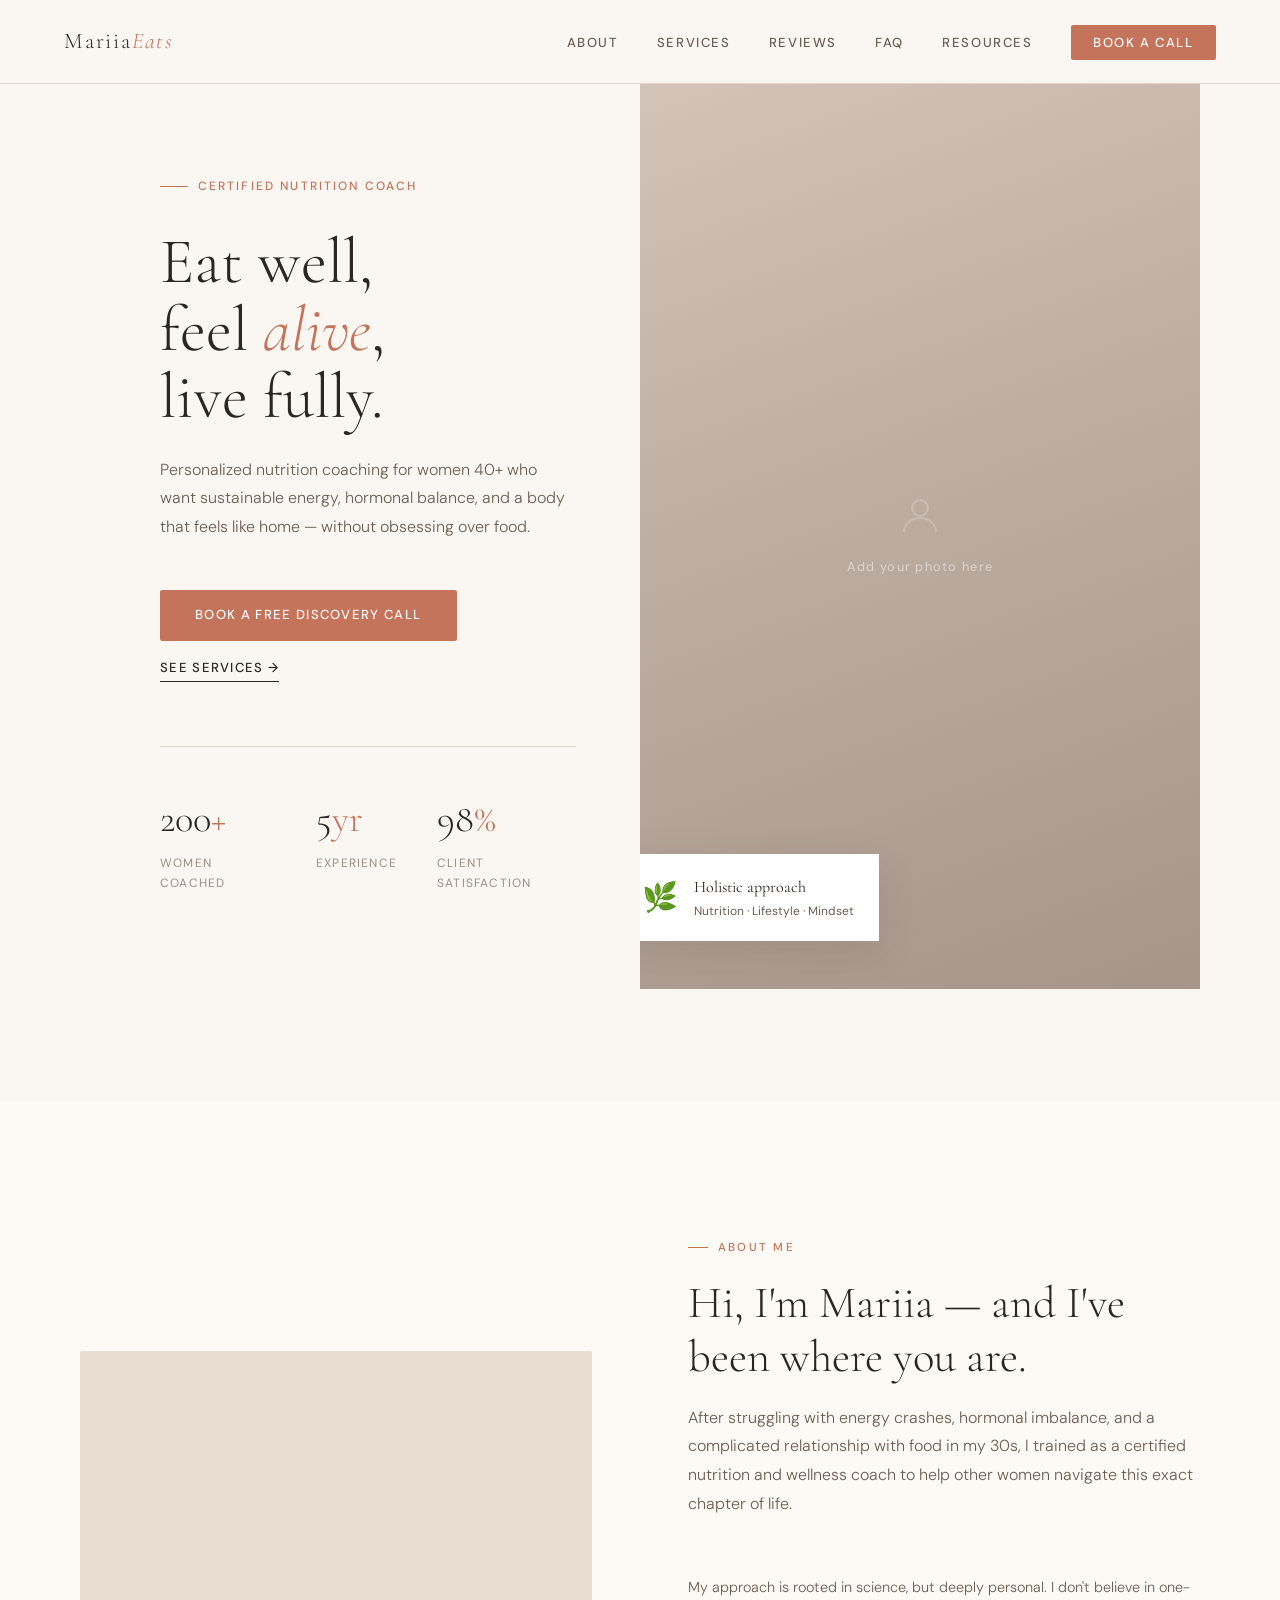
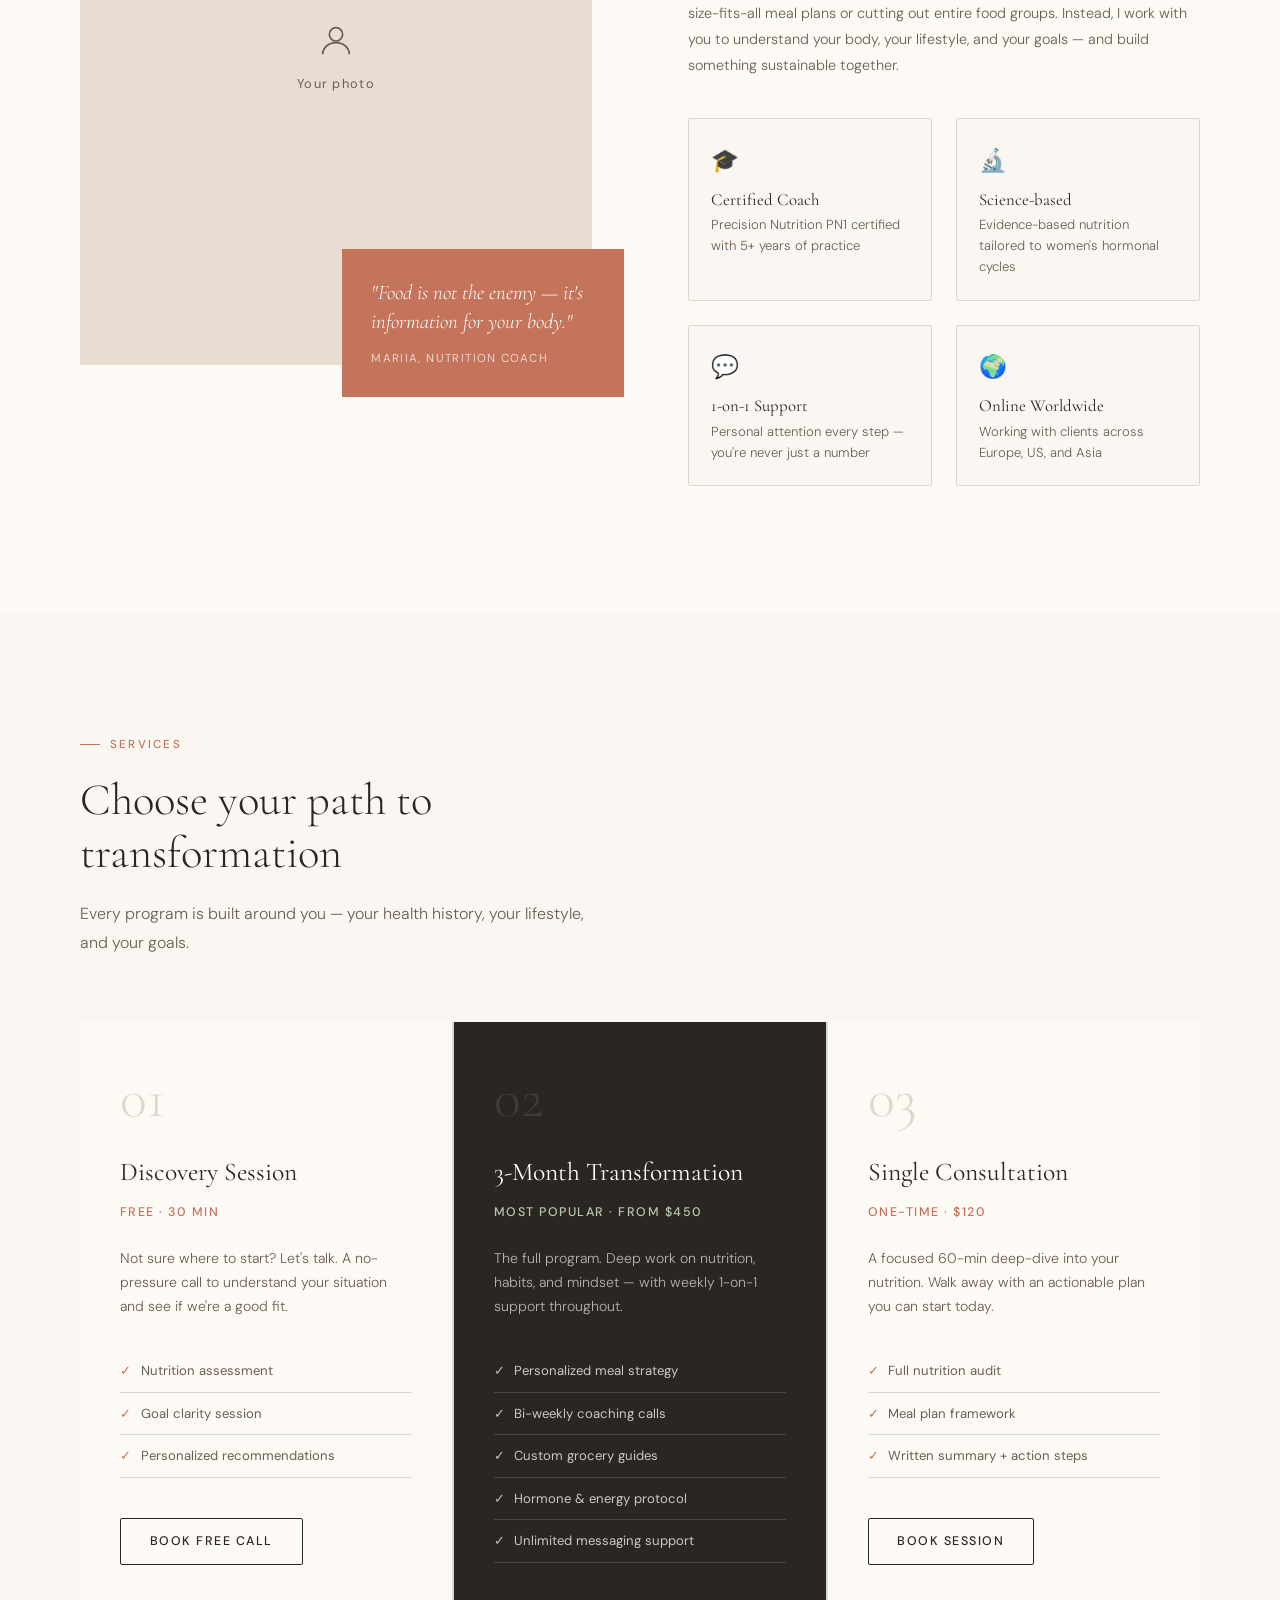
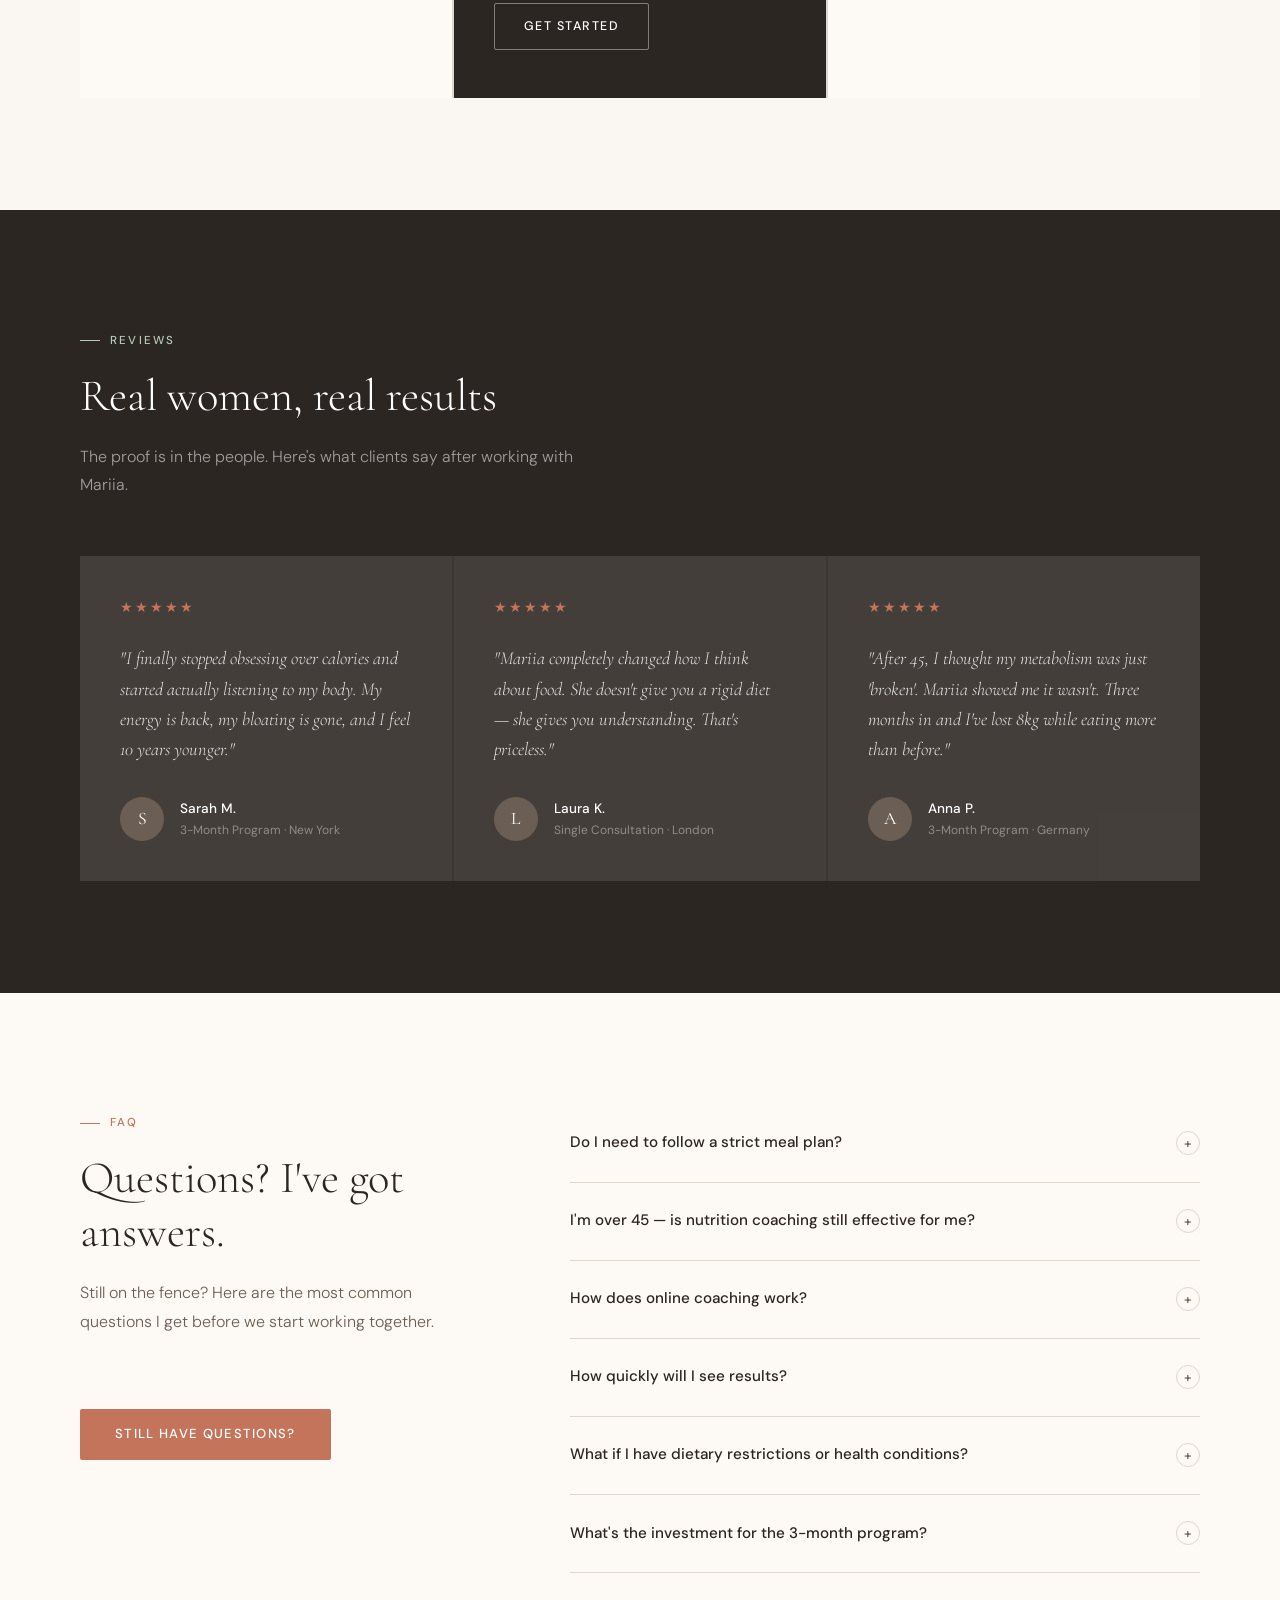
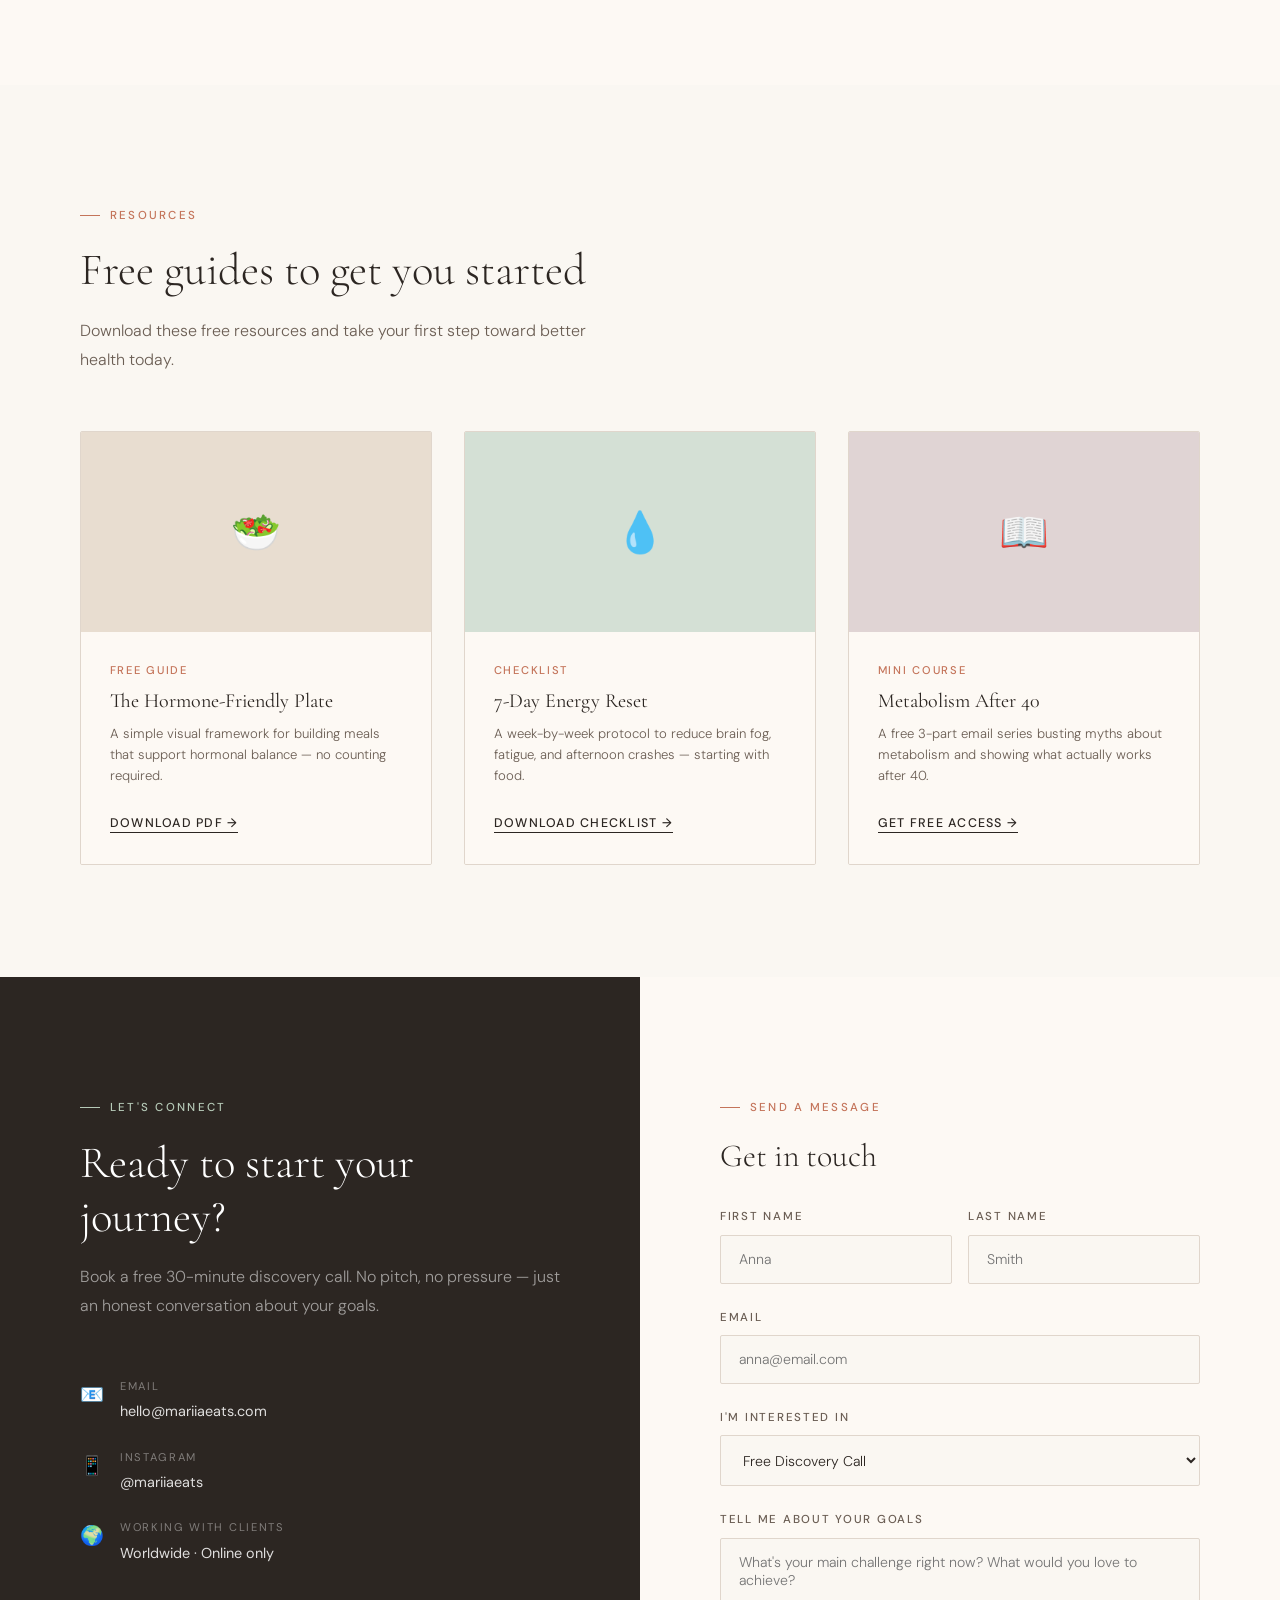
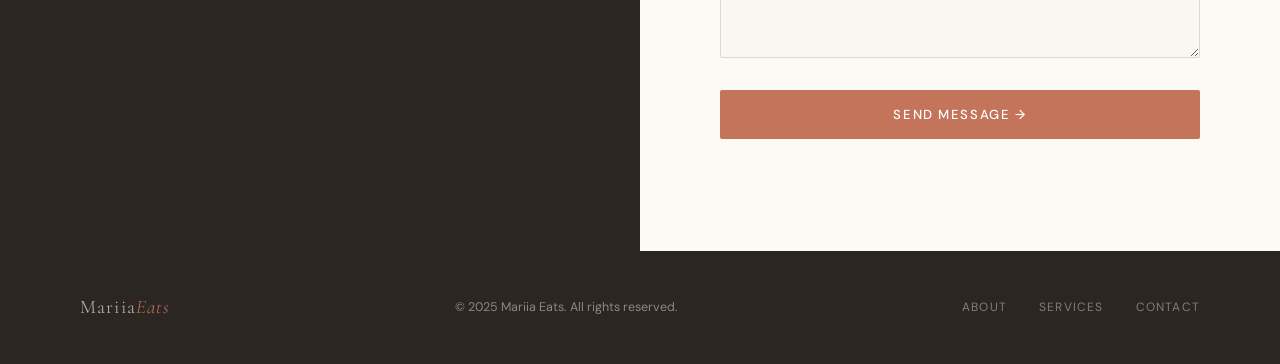
==== index.html @ 5b3f43b3 "Add files via upload" ====
<!DOCTYPE html>
<html lang="en">
<head>
<meta charset="UTF-8">
<meta name="viewport" content="width=device-width, initial-scale=1.0">
<title>Mariia Eats — Nutrition Coach</title>
<link rel="preconnect" href="https://fonts.googleapis.com">
<link href="https://fonts.googleapis.com/css2?family=Cormorant+Garamond:ital,wght@0,300;0,400;0,600;1,300;1,400&family=DM+Sans:wght@300;400;500&display=swap" rel="stylesheet">
<style>
  :root {
    --cream: #FAF7F2;
    --warm-white: #FDF9F4;
    --sand: #E8DDD0;
    --terracotta: #C4745A;
    --terracotta-dark: #A85D44;
    --sage: #8A9E8C;
    --sage-light: #B5C9B7;
    --charcoal: #2C2622;
    --mid: #6B5E54;
    --light-text: #9A8E86;
    --border: #E0D6CC;
  }

  *, *::before, *::after { box-sizing: border-box; margin: 0; padding: 0; }

  html { scroll-behavior: smooth; }

  body {
    font-family: 'DM Sans', sans-serif;
    background: var(--cream);
    color: var(--charcoal);
    font-size: 16px;
    line-height: 1.7;
    overflow-x: hidden;
  }

  h1, h2, h3, h4 {
    font-family: 'Cormorant Garamond', serif;
    font-weight: 400;
    line-height: 1.2;
  }

  /* ── NAV ── */
  nav {
    position: fixed;
    top: 0; left: 0; right: 0;
    z-index: 100;
    display: flex;
    align-items: center;
    justify-content: space-between;
    padding: 1.4rem 4rem;
    background: rgba(250,247,242,0.92);
    backdrop-filter: blur(12px);
    border-bottom: 1px solid var(--border);
    transition: padding 0.3s;
  }

  .nav-logo {
    font-family: 'Cormorant Garamond', serif;
    font-size: 1.4rem;
    font-weight: 300;
    letter-spacing: 0.08em;
    color: var(--charcoal);
    text-decoration: none;
  }
  .nav-logo span { color: var(--terracotta); font-style: italic; }

  .nav-links {
    display: flex;
    gap: 2.4rem;
    list-style: none;
  }
  .nav-links a {
    text-decoration: none;
    color: var(--mid);
    font-size: 0.82rem;
    letter-spacing: 0.12em;
    text-transform: uppercase;
    font-weight: 500;
    transition: color 0.2s;
  }
  .nav-links a:hover { color: var(--terracotta); }

  .nav-cta {
    background: var(--terracotta);
    color: #fff !important;
    padding: 0.55rem 1.4rem;
    border-radius: 2px;
    transition: background 0.2s !important;
  }
  .nav-cta:hover { background: var(--terracotta-dark) !important; color: #fff !important; }

  .hamburger { display: none; cursor: pointer; flex-direction: column; gap: 5px; }
  .hamburger span { display: block; width: 24px; height: 1.5px; background: var(--charcoal); transition: 0.3s; }

  /* ── HERO ── */
  #home {
    min-height: 100vh;
    display: grid;
    grid-template-columns: 1fr 1fr;
    padding-top: 80px;
  }

  .hero-text {
    display: flex;
    flex-direction: column;
    justify-content: center;
    padding: 6rem 4rem 6rem 5rem;
    position: relative;
  }

  .hero-tag {
    display: inline-flex;
    align-items: center;
    gap: 0.6rem;
    font-size: 0.75rem;
    letter-spacing: 0.18em;
    text-transform: uppercase;
    color: var(--terracotta);
    font-weight: 500;
    margin-bottom: 2rem;
  }
  .hero-tag::before {
    content: '';
    display: block;
    width: 28px;
    height: 1px;
    background: var(--terracotta);
  }

  .hero-title {
    font-size: clamp(3rem, 5vw, 5.5rem);
    font-weight: 300;
    color: var(--charcoal);
    margin-bottom: 1.6rem;
    line-height: 1.05;
  }
  .hero-title em { color: var(--terracotta); font-style: italic; }

  .hero-subtitle {
    font-size: 1rem;
    color: var(--mid);
    max-width: 420px;
    margin-bottom: 3rem;
    line-height: 1.8;
    font-weight: 300;
  }

  .hero-actions { display: flex; gap: 1rem; align-items: center; flex-wrap: wrap; }

  .btn-primary {
    background: var(--terracotta);
    color: #fff;
    padding: 0.9rem 2.2rem;
    border-radius: 2px;
    text-decoration: none;
    font-size: 0.82rem;
    letter-spacing: 0.1em;
    text-transform: uppercase;
    font-weight: 500;
    transition: background 0.2s, transform 0.15s;
  }
  .btn-primary:hover { background: var(--terracotta-dark); transform: translateY(-1px); }

  .btn-ghost {
    color: var(--charcoal);
    text-decoration: none;
    font-size: 0.82rem;
    letter-spacing: 0.1em;
    text-transform: uppercase;
    font-weight: 500;
    display: flex;
    align-items: center;
    gap: 0.5rem;
    border-bottom: 1px solid var(--charcoal);
    padding-bottom: 2px;
    transition: color 0.2s, border-color 0.2s;
  }
  .btn-ghost:hover { color: var(--terracotta); border-color: var(--terracotta); }

  .hero-stats {
    display: flex;
    gap: 2.5rem;
    margin-top: 4rem;
    padding-top: 2.5rem;
    border-top: 1px solid var(--border);
  }
  .stat-num {
    font-family: 'Cormorant Garamond', serif;
    font-size: 2.4rem;
    color: var(--charcoal);
    font-weight: 300;
  }
  .stat-num span { color: var(--terracotta); }
  .stat-label { font-size: 0.75rem; color: var(--light-text); letter-spacing: 0.1em; text-transform: uppercase; }

  .hero-image {
    position: relative;
    overflow: hidden;
    background: var(--sand);
  }
  .hero-image-inner {
    width: 100%;
    height: 100%;
    background: linear-gradient(160deg, #D4C4B8 0%, #C0AFA3 40%, #A89589 100%);
    position: relative;
    display: flex;
    align-items: flex-end;
    justify-content: center;
  }
  .hero-image-inner img {
    width: 100%;
    height: 100%;
    object-fit: cover;
    object-position: top center;
  }
  .hero-img-placeholder {
    display: flex;
    flex-direction: column;
    align-items: center;
    justify-content: center;
    height: 100%;
    gap: 1rem;
    color: rgba(255,255,255,0.5);
    font-size: 0.8rem;
    letter-spacing: 0.1em;
  }
  .hero-img-placeholder svg { opacity: 0.4; }
  .hero-badge {
    position: absolute;
    bottom: 3rem;
    left: -1.5rem;
    background: #fff;
    padding: 1.2rem 1.6rem;
    box-shadow: 0 12px 40px rgba(44,38,34,0.12);
    display: flex;
    align-items: center;
    gap: 1rem;
    min-width: 220px;
  }
  .badge-icon { font-size: 1.8rem; }
  .badge-text { font-size: 0.75rem; color: var(--mid); }
  .badge-text strong { display: block; font-family: 'Cormorant Garamond', serif; font-size: 1rem; color: var(--charcoal); font-weight: 400; }

  /* ── SECTIONS COMMON ── */
  section { padding: 7rem 5rem; }
  .section-tag {
    display: inline-flex;
    align-items: center;
    gap: 0.6rem;
    font-size: 0.72rem;
    letter-spacing: 0.2em;
    text-transform: uppercase;
    color: var(--terracotta);
    font-weight: 500;
    margin-bottom: 1.2rem;
  }
  .section-tag::before { content: ''; display: block; width: 20px; height: 1px; background: var(--terracotta); }
  .section-title {
    font-size: clamp(2rem, 3.5vw, 3.2rem);
    margin-bottom: 1.2rem;
    font-weight: 300;
  }
  .section-lead {
    font-size: 1rem;
    color: var(--mid);
    max-width: 520px;
    font-weight: 300;
    line-height: 1.8;
    margin-bottom: 3.5rem;
  }

  /* ── ABOUT ── */
  #about {
    background: var(--warm-white);
    display: grid;
    grid-template-columns: 1fr 1fr;
    gap: 6rem;
    align-items: center;
    padding: 8rem 5rem;
  }

  .about-image-wrap {
    position: relative;
  }
  .about-img-box {
    width: 100%;
    padding-bottom: 120%;
    background: var(--sand);
    border-radius: 2px;
    position: relative;
    overflow: hidden;
  }
  .about-img-box img { position: absolute; inset: 0; width: 100%; height: 100%; object-fit: cover; }
  .about-img-placeholder {
    position: absolute;
    inset: 0;
    display: flex;
    align-items: center;
    justify-content: center;
    flex-direction: column;
    gap: 0.8rem;
    color: var(--mid);
    font-size: 0.8rem;
    letter-spacing: 0.1em;
  }
  .about-accent-box {
    position: absolute;
    bottom: -2rem;
    right: -2rem;
    width: 55%;
    padding: 1.8rem;
    background: var(--terracotta);
    color: #fff;
  }
  .about-accent-box p { font-family: 'Cormorant Garamond', serif; font-size: 1.3rem; font-style: italic; line-height: 1.4; font-weight: 300; }
  .about-accent-box small { font-size: 0.72rem; letter-spacing: 0.12em; text-transform: uppercase; opacity: 0.7; margin-top: 0.8rem; display: block; }

  .about-values {
    display: grid;
    grid-template-columns: 1fr 1fr;
    gap: 1.5rem;
    margin-top: 2.5rem;
  }
  .value-item {
    padding: 1.4rem;
    border: 1px solid var(--border);
    border-radius: 2px;
    background: var(--cream);
  }
  .value-item .vi-icon { font-size: 1.4rem; margin-bottom: 0.6rem; }
  .value-item h4 { font-family: 'Cormorant Garamond', serif; font-size: 1.05rem; margin-bottom: 0.3rem; }
  .value-item p { font-size: 0.82rem; color: var(--mid); font-weight: 300; line-height: 1.6; }

  /* ── SERVICES ── */
  #services { background: var(--cream); }
  .services-header { max-width: 600px; margin-bottom: 4rem; }
  .services-grid {
    display: grid;
    grid-template-columns: repeat(3, 1fr);
    gap: 1.5px;
    background: var(--border);
  }
  .service-card {
    background: var(--warm-white);
    padding: 3rem 2.5rem;
    position: relative;
    transition: transform 0.25s;
  }
  .service-card:hover { transform: translateY(-4px); z-index: 1; box-shadow: 0 20px 50px rgba(44,38,34,0.08); }
  .service-card.featured { background: var(--charcoal); color: #fff; }
  .service-card.featured .service-price { color: var(--sage-light); }
  .service-card.featured .service-desc { color: rgba(255,255,255,0.65); }
  .service-card.featured .service-feature { border-color: rgba(255,255,255,0.15); color: rgba(255,255,255,0.75); }
  .service-card.featured .service-feature::before { color: var(--sage-light); }
  .service-num {
    font-family: 'Cormorant Garamond', serif;
    font-size: 3.5rem;
    color: var(--border);
    font-weight: 300;
    line-height: 1;
    margin-bottom: 1.5rem;
  }
  .service-card.featured .service-num { color: rgba(255,255,255,0.1); }
  .service-name {
    font-family: 'Cormorant Garamond', serif;
    font-size: 1.6rem;
    margin-bottom: 0.5rem;
    font-weight: 400;
  }
  .service-price {
    font-size: 0.78rem;
    color: var(--terracotta);
    letter-spacing: 0.12em;
    text-transform: uppercase;
    font-weight: 500;
    margin-bottom: 1.5rem;
  }
  .service-desc { font-size: 0.88rem; color: var(--mid); font-weight: 300; line-height: 1.7; margin-bottom: 2rem; }
  .service-features { list-style: none; margin-bottom: 2.5rem; }
  .service-feature {
    font-size: 0.82rem;
    color: var(--mid);
    padding: 0.6rem 0;
    border-bottom: 1px solid var(--border);
    display: flex;
    gap: 0.6rem;
  }
  .service-feature::before { content: '✓'; color: var(--terracotta); font-weight: 500; flex-shrink: 0; }
  .btn-service {
    display: inline-block;
    padding: 0.75rem 1.8rem;
    font-size: 0.78rem;
    letter-spacing: 0.12em;
    text-transform: uppercase;
    text-decoration: none;
    border-radius: 2px;
    font-weight: 500;
    transition: 0.2s;
  }
  .btn-service-outline {
    border: 1px solid var(--charcoal);
    color: var(--charcoal);
  }
  .btn-service-outline:hover { background: var(--charcoal); color: #fff; }
  .service-card.featured .btn-service-outline { border-color: rgba(255,255,255,0.4); color: #fff; }
  .service-card.featured .btn-service-outline:hover { background: rgba(255,255,255,0.15); }

  /* ── REVIEWS ── */
  #reviews {
    background: var(--charcoal);
    color: #fff;
  }
  #reviews .section-tag { color: var(--sage-light); }
  #reviews .section-tag::before { background: var(--sage-light); }
  #reviews .section-title { color: #fff; }
  #reviews .section-lead { color: rgba(255,255,255,0.55); }
  .reviews-grid {
    display: grid;
    grid-template-columns: repeat(3, 1fr);
    gap: 1.5px;
    background: rgba(255,255,255,0.08);
    margin-top: 1rem;
  }
  .review-card {
    background: rgba(255,255,255,0.04);
    padding: 2.5rem;
    position: relative;
  }
  .review-stars { color: var(--terracotta); font-size: 0.85rem; margin-bottom: 1.5rem; letter-spacing: 2px; }
  .review-text {
    font-family: 'Cormorant Garamond', serif;
    font-size: 1.15rem;
    font-style: italic;
    line-height: 1.65;
    color: rgba(255,255,255,0.85);
    margin-bottom: 2rem;
    font-weight: 300;
  }
  .review-author { display: flex; align-items: center; gap: 1rem; }
  .review-avatar {
    width: 44px; height: 44px;
    border-radius: 50%;
    background: var(--mid);
    display: flex; align-items: center; justify-content: center;
    font-family: 'Cormorant Garamond', serif;
    font-size: 1.1rem;
    color: #fff;
    flex-shrink: 0;
  }
  .review-name { font-size: 0.85rem; font-weight: 500; color: #fff; }
  .review-meta { font-size: 0.75rem; color: rgba(255,255,255,0.4); }

  /* ── FAQ ── */
  #faq { background: var(--warm-white); }
  .faq-layout { display: grid; grid-template-columns: 1fr 1.6fr; gap: 6rem; align-items: start; }
  .faq-sticky { position: sticky; top: 6rem; }
  .faq-list { display: flex; flex-direction: column; gap: 0; }
  .faq-item {
    border-bottom: 1px solid var(--border);
    overflow: hidden;
  }
  .faq-question {
    display: flex;
    justify-content: space-between;
    align-items: center;
    padding: 1.6rem 0;
    cursor: pointer;
    font-size: 0.95rem;
    font-weight: 500;
    color: var(--charcoal);
    gap: 1rem;
    user-select: none;
  }
  .faq-question:hover { color: var(--terracotta); }
  .faq-icon {
    width: 24px; height: 24px;
    border: 1px solid var(--border);
    border-radius: 50%;
    display: flex; align-items: center; justify-content: center;
    flex-shrink: 0;
    font-size: 0.85rem;
    transition: transform 0.3s, background 0.2s;
    color: var(--mid);
  }
  .faq-item.open .faq-icon { transform: rotate(45deg); background: var(--terracotta); border-color: var(--terracotta); color: #fff; }
  .faq-answer {
    max-height: 0;
    overflow: hidden;
    transition: max-height 0.4s ease;
    font-size: 0.88rem;
    color: var(--mid);
    font-weight: 300;
    line-height: 1.8;
  }
  .faq-answer-inner { padding-bottom: 1.6rem; }
  .faq-item.open .faq-answer { max-height: 300px; }

  /* ── RESOURCES ── */
  #resources { background: var(--cream); }
  .resources-grid { display: grid; grid-template-columns: repeat(3, 1fr); gap: 2rem; margin-top: 1rem; }
  .resource-card {
    border: 1px solid var(--border);
    border-radius: 2px;
    overflow: hidden;
    transition: box-shadow 0.25s, transform 0.25s;
  }
  .resource-card:hover { box-shadow: 0 12px 40px rgba(44,38,34,0.08); transform: translateY(-3px); }
  .resource-img {
    height: 200px;
    display: flex; align-items: center; justify-content: center;
    font-size: 2.5rem;
  }
  .resource-img.ri-1 { background: #E8DDD0; }
  .resource-img.ri-2 { background: #D4E0D5; }
  .resource-img.ri-3 { background: #E0D4D4; }
  .resource-body { padding: 1.8rem; background: var(--warm-white); }
  .resource-tag {
    font-size: 0.7rem;
    letter-spacing: 0.15em;
    text-transform: uppercase;
    color: var(--terracotta);
    font-weight: 500;
    margin-bottom: 0.6rem;
  }
  .resource-title { font-family: 'Cormorant Garamond', serif; font-size: 1.25rem; margin-bottom: 0.6rem; }
  .resource-desc { font-size: 0.82rem; color: var(--mid); font-weight: 300; line-height: 1.6; margin-bottom: 1.4rem; }
  .resource-link {
    font-size: 0.78rem;
    letter-spacing: 0.1em;
    text-transform: uppercase;
    color: var(--charcoal);
    text-decoration: none;
    font-weight: 500;
    border-bottom: 1px solid var(--charcoal);
    padding-bottom: 1px;
    transition: color 0.2s, border-color 0.2s;
  }
  .resource-link:hover { color: var(--terracotta); border-color: var(--terracotta); }

  /* ── CONTACT ── */
  #contact {
    background: var(--sand);
    display: grid;
    grid-template-columns: 1fr 1fr;
    gap: 0;
    padding: 0;
  }
  .contact-left {
    padding: 7rem 5rem;
    background: var(--charcoal);
    color: #fff;
  }
  .contact-left .section-tag { color: var(--sage-light); }
  .contact-left .section-tag::before { background: var(--sage-light); }
  .contact-left .section-title { color: #fff; font-size: 2.8rem; }
  .contact-left .section-lead { color: rgba(255,255,255,0.55); }
  .contact-info { display: flex; flex-direction: column; gap: 1.5rem; margin-top: 3rem; }
  .contact-item { display: flex; align-items: flex-start; gap: 1rem; }
  .contact-icon { font-size: 1.2rem; flex-shrink: 0; margin-top: 2px; }
  .contact-item-label { font-size: 0.7rem; letter-spacing: 0.15em; text-transform: uppercase; color: rgba(255,255,255,0.4); margin-bottom: 0.2rem; }
  .contact-item-val { font-size: 0.9rem; color: rgba(255,255,255,0.85); }
  .contact-item-val a { color: inherit; text-decoration: none; }
  .contact-item-val a:hover { color: var(--sage-light); }

  .contact-right { padding: 7rem 5rem; background: var(--warm-white); }
  .contact-right .section-tag { color: var(--terracotta); }
  .contact-right .section-title { font-size: 2rem; }

  .form-group { margin-bottom: 1.5rem; }
  .form-group label { display: block; font-size: 0.72rem; letter-spacing: 0.15em; text-transform: uppercase; color: var(--mid); margin-bottom: 0.5rem; font-weight: 500; }
  .form-group input,
  .form-group select,
  .form-group textarea {
    width: 100%;
    padding: 0.9rem 1.1rem;
    border: 1px solid var(--border);
    border-radius: 2px;
    background: var(--cream);
    font-family: 'DM Sans', sans-serif;
    font-size: 0.88rem;
    color: var(--charcoal);
    font-weight: 300;
    outline: none;
    transition: border-color 0.2s;
  }
  .form-group input:focus,
  .form-group select:focus,
  .form-group textarea:focus { border-color: var(--terracotta); }
  .form-group textarea { resize: vertical; min-height: 120px; }
  .form-row { display: grid; grid-template-columns: 1fr 1fr; gap: 1rem; }

  .btn-submit {
    width: 100%;
    padding: 1rem;
    background: var(--terracotta);
    color: #fff;
    border: none;
    border-radius: 2px;
    font-family: 'DM Sans', sans-serif;
    font-size: 0.82rem;
    letter-spacing: 0.12em;
    text-transform: uppercase;
    font-weight: 500;
    cursor: pointer;
    transition: background 0.2s, transform 0.15s;
  }
  .btn-submit:hover { background: var(--terracotta-dark); transform: translateY(-1px); }

  /* ── FOOTER ── */
  footer {
    background: var(--charcoal);
    color: rgba(255,255,255,0.45);
    padding: 2.5rem 5rem;
    display: flex;
    justify-content: space-between;
    align-items: center;
    font-size: 0.78rem;
  }
  footer .foot-logo {
    font-family: 'Cormorant Garamond', serif;
    font-size: 1.2rem;
    color: rgba(255,255,255,0.7);
    font-weight: 300;
    letter-spacing: 0.06em;
  }
  footer .foot-logo span { color: var(--terracotta); font-style: italic; }
  footer .foot-links { display: flex; gap: 2rem; }
  footer .foot-links a { color: rgba(255,255,255,0.4); text-decoration: none; font-size: 0.75rem; letter-spacing: 0.1em; text-transform: uppercase; transition: color 0.2s; }
  footer .foot-links a:hover { color: var(--sage-light); }

  /* ── ANIMATIONS ── */
  @keyframes fadeUp {
    from { opacity: 0; transform: translateY(24px); }
    to { opacity: 1; transform: translateY(0); }
  }
  .hero-text > * {
    animation: fadeUp 0.7s ease both;
  }
  .hero-text > *:nth-child(1) { animation-delay: 0.1s; }
  .hero-text > *:nth-child(2) { animation-delay: 0.2s; }
  .hero-text > *:nth-child(3) { animation-delay: 0.3s; }
  .hero-text > *:nth-child(4) { animation-delay: 0.4s; }
  .hero-text > *:nth-child(5) { animation-delay: 0.55s; }

  /* ── MOBILE NAV ── */
  @media (max-width: 900px) {
    nav { padding: 1.2rem 1.5rem; }
    .nav-links { display: none; flex-direction: column; position: absolute; top: 100%; left: 0; right: 0; background: var(--cream); border-bottom: 1px solid var(--border); padding: 1.5rem; gap: 1.2rem; }
    .nav-links.open { display: flex; }
    .hamburger { display: flex; }
    #home { grid-template-columns: 1fr; }
    .hero-image { display: none; }
    .hero-text { padding: 3rem 1.5rem; }
    #about { grid-template-columns: 1fr; padding: 5rem 1.5rem; gap: 3rem; }
    .about-accent-box { display: none; }
    section { padding: 5rem 1.5rem; }
    .services-grid, .reviews-grid, .resources-grid { grid-template-columns: 1fr; gap: 1px; }
    #contact { grid-template-columns: 1fr; }
    .contact-left, .contact-right { padding: 4rem 1.5rem; }
    .faq-layout { grid-template-columns: 1fr; gap: 2rem; }
    .faq-sticky { position: static; }
    footer { flex-direction: column; gap: 1rem; text-align: center; padding: 2rem 1.5rem; }
    .about-values { grid-template-columns: 1fr; }
    .form-row { grid-template-columns: 1fr; }
    .hero-stats { flex-direction: column; gap: 1rem; }
  }
</style>
</head>
<body>

<!-- NAV -->
<nav id="navbar">
  <a href="#home" class="nav-logo">Mariia<span>Eats</span></a>
  <ul class="nav-links" id="navLinks">
    <li><a href="#about">About</a></li>
    <li><a href="#services">Services</a></li>
    <li><a href="#reviews">Reviews</a></li>
    <li><a href="#faq">FAQ</a></li>
    <li><a href="#resources">Resources</a></li>
    <li><a href="#contact" class="nav-cta">Book a Call</a></li>
  </ul>
  <div class="hamburger" id="hamburger" onclick="toggleNav()">
    <span></span><span></span><span></span>
  </div>
</nav>

<!-- HERO -->
<section id="home">
  <div class="hero-text">
    <div class="hero-tag">Certified Nutrition Coach</div>
    <h1 class="hero-title">
      Eat well,<br>feel <em>alive</em>,<br>live fully.
    </h1>
    <p class="hero-subtitle">
      Personalized nutrition coaching for women 40+ who want sustainable energy, hormonal balance, and a body that feels like home — without obsessing over food.
    </p>
    <div class="hero-actions">
      <a href="#contact" class="btn-primary">Book a Free Discovery Call</a>
      <a href="#services" class="btn-ghost">See Services →</a>
    </div>
    <div class="hero-stats">
      <div>
        <div class="stat-num">200<span>+</span></div>
        <div class="stat-label">Women Coached</div>
      </div>
      <div>
        <div class="stat-num">5<span>yr</span></div>
        <div class="stat-label">Experience</div>
      </div>
      <div>
        <div class="stat-num">98<span>%</span></div>
        <div class="stat-label">Client Satisfaction</div>
      </div>
    </div>
  </div>
  <div class="hero-image">
    <div class="hero-image-inner">
      <!-- Replace src with your photo -->
      <!-- <img src="mariia-hero.jpg" alt="Mariia, Nutrition Coach"> -->
      <div class="hero-img-placeholder">
        <svg width="48" height="48" fill="none" stroke="currentColor" stroke-width="1" viewBox="0 0 24 24"><circle cx="12" cy="8" r="4"/><path d="M4 20c0-4 3.6-7 8-7s8 3 8 7"/></svg>
        <span>Add your photo here</span>
      </div>
    </div>
    <div class="hero-badge">
      <div class="badge-icon">🌿</div>
      <div class="badge-text">
        <strong>Holistic approach</strong>
        Nutrition · Lifestyle · Mindset
      </div>
    </div>
  </div>
</section>

<!-- ABOUT -->
<section id="about">
  <div class="about-image-wrap">
    <div class="about-img-box">
      <!-- <img src="mariia-about.jpg" alt="Mariia"> -->
      <div class="about-img-placeholder">
        <svg width="40" height="40" fill="none" stroke="currentColor" stroke-width="1" viewBox="0 0 24 24"><circle cx="12" cy="8" r="4"/><path d="M4 20c0-4 3.6-7 8-7s8 3 8 7"/></svg>
        <span>Your photo</span>
      </div>
    </div>
    <div class="about-accent-box">
      <p>"Food is not the enemy — it's information for your body."</p>
      <small>Mariia, Nutrition Coach</small>
    </div>
  </div>
  <div class="about-content">
    <div class="section-tag">About Me</div>
    <h2 class="section-title">Hi, I'm Mariia — and I've been where you are.</h2>
    <p class="section-lead">
      After struggling with energy crashes, hormonal imbalance, and a complicated relationship with food in my 30s, I trained as a certified nutrition and wellness coach to help other women navigate this exact chapter of life.
    </p>
    <p style="font-size:0.9rem; color:var(--mid); font-weight:300; line-height:1.8; margin-bottom:2.5rem;">
      My approach is rooted in science, but deeply personal. I don't believe in one-size-fits-all meal plans or cutting out entire food groups. Instead, I work with you to understand your body, your lifestyle, and your goals — and build something sustainable together.
    </p>
    <div class="about-values">
      <div class="value-item">
        <div class="vi-icon">🎓</div>
        <h4>Certified Coach</h4>
        <p>Precision Nutrition PN1 certified with 5+ years of practice</p>
      </div>
      <div class="value-item">
        <div class="vi-icon">🔬</div>
        <h4>Science-based</h4>
        <p>Evidence-based nutrition tailored to women's hormonal cycles</p>
      </div>
      <div class="value-item">
        <div class="vi-icon">💬</div>
        <h4>1-on-1 Support</h4>
        <p>Personal attention every step — you're never just a number</p>
      </div>
      <div class="value-item">
        <div class="vi-icon">🌍</div>
        <h4>Online Worldwide</h4>
        <p>Working with clients across Europe, US, and Asia</p>
      </div>
    </div>
  </div>
</section>

<!-- SERVICES -->
<section id="services">
  <div class="services-header">
    <div class="section-tag">Services</div>
    <h2 class="section-title">Choose your path to transformation</h2>
    <p class="section-lead">Every program is built around you — your health history, your lifestyle, and your goals.</p>
  </div>
  <div class="services-grid">
    <div class="service-card">
      <div class="service-num">01</div>
      <div class="service-name">Discovery Session</div>
      <div class="service-price">Free · 30 min</div>
      <p class="service-desc">Not sure where to start? Let's talk. A no-pressure call to understand your situation and see if we're a good fit.</p>
      <ul class="service-features">
        <li class="service-feature">Nutrition assessment</li>
        <li class="service-feature">Goal clarity session</li>
        <li class="service-feature">Personalized recommendations</li>
      </ul>
      <a href="#contact" class="btn-service btn-service-outline">Book Free Call</a>
    </div>
    <div class="service-card featured">
      <div class="service-num">02</div>
      <div class="service-name">3-Month Transformation</div>
      <div class="service-price">Most Popular · from $450</div>
      <p class="service-desc">The full program. Deep work on nutrition, habits, and mindset — with weekly 1-on-1 support throughout.</p>
      <ul class="service-features">
        <li class="service-feature">Personalized meal strategy</li>
        <li class="service-feature">Bi-weekly coaching calls</li>
        <li class="service-feature">Custom grocery guides</li>
        <li class="service-feature">Hormone & energy protocol</li>
        <li class="service-feature">Unlimited messaging support</li>
      </ul>
      <a href="#contact" class="btn-service btn-service-outline">Get Started</a>
    </div>
    <div class="service-card">
      <div class="service-num">03</div>
      <div class="service-name">Single Consultation</div>
      <div class="service-price">One-time · $120</div>
      <p class="service-desc">A focused 60-min deep-dive into your nutrition. Walk away with an actionable plan you can start today.</p>
      <ul class="service-features">
        <li class="service-feature">Full nutrition audit</li>
        <li class="service-feature">Meal plan framework</li>
        <li class="service-feature">Written summary + action steps</li>
      </ul>
      <a href="#contact" class="btn-service btn-service-outline">Book Session</a>
    </div>
  </div>
</section>

<!-- REVIEWS -->
<section id="reviews">
  <div class="section-tag">Reviews</div>
  <h2 class="section-title">Real women, real results</h2>
  <p class="section-lead">The proof is in the people. Here's what clients say after working with Mariia.</p>
  <div class="reviews-grid">
    <div class="review-card">
      <div class="review-stars">★★★★★</div>
      <p class="review-text">"I finally stopped obsessing over calories and started actually listening to my body. My energy is back, my bloating is gone, and I feel 10 years younger."</p>
      <div class="review-author">
        <div class="review-avatar">S</div>
        <div>
          <div class="review-name">Sarah M.</div>
          <div class="review-meta">3-Month Program · New York</div>
        </div>
      </div>
    </div>
    <div class="review-card">
      <div class="review-stars">★★★★★</div>
      <p class="review-text">"Mariia completely changed how I think about food. She doesn't give you a rigid diet — she gives you understanding. That's priceless."</p>
      <div class="review-author">
        <div class="review-avatar">L</div>
        <div>
          <div class="review-name">Laura K.</div>
          <div class="review-meta">Single Consultation · London</div>
        </div>
      </div>
    </div>
    <div class="review-card">
      <div class="review-stars">★★★★★</div>
      <p class="review-text">"After 45, I thought my metabolism was just 'broken'. Mariia showed me it wasn't. Three months in and I've lost 8kg while eating more than before."</p>
      <div class="review-author">
        <div class="review-avatar">A</div>
        <div>
          <div class="review-name">Anna P.</div>
          <div class="review-meta">3-Month Program · Germany</div>
        </div>
      </div>
    </div>
  </div>
</section>

<!-- FAQ -->
<section id="faq">
  <div class="faq-layout">
    <div class="faq-sticky">
      <div class="section-tag">FAQ</div>
      <h2 class="section-title">Questions? I've got answers.</h2>
      <p class="section-lead">Still on the fence? Here are the most common questions I get before we start working together.</p>
      <a href="#contact" class="btn-primary" style="display:inline-block; margin-top:1rem;">Still have questions?</a>
    </div>
    <div class="faq-list">
      <div class="faq-item">
        <div class="faq-question" onclick="toggleFaq(this)">
          Do I need to follow a strict meal plan?
          <div class="faq-icon">+</div>
        </div>
        <div class="faq-answer"><div class="faq-answer-inner">No. I don't believe in rigid meal plans that make you feel like you're on a diet. Instead, we build a flexible framework that fits your real life — including social dinners, travel, and the occasional glass of wine.</div></div>
      </div>
      <div class="faq-item">
        <div class="faq-question" onclick="toggleFaq(this)">
          I'm over 45 — is nutrition coaching still effective for me?
          <div class="faq-icon">+</div>
        </div>
        <div class="faq-answer"><div class="faq-answer-inner">Absolutely — in fact, this is exactly when nutrition becomes most powerful. Hormonal shifts, metabolism changes, and energy fluctuations after 40 can all be addressed with the right nutritional strategy. My programs are specifically designed for this life stage.</div></div>
      </div>
      <div class="faq-item">
        <div class="faq-question" onclick="toggleFaq(this)">
          How does online coaching work?
          <div class="faq-icon">+</div>
        </div>
        <div class="faq-answer"><div class="faq-answer-inner">Everything is done via video calls (Zoom or Google Meet) and a messaging platform. You get access to a private client portal where all your materials, check-ins, and progress tracking live. Timezone differences are no problem — I work with clients worldwide.</div></div>
      </div>
      <div class="faq-item">
        <div class="faq-question" onclick="toggleFaq(this)">
          How quickly will I see results?
          <div class="faq-icon">+</div>
        </div>
        <div class="faq-answer"><div class="faq-answer-inner">Most clients notice improvements in energy and digestion within the first 2–3 weeks. Visible body changes typically follow within 6–8 weeks. The 3-month program is designed to create lasting results — not quick fixes that fade.</div></div>
      </div>
      <div class="faq-item">
        <div class="faq-question" onclick="toggleFaq(this)">
          What if I have dietary restrictions or health conditions?
          <div class="faq-icon">+</div>
        </div>
        <div class="faq-answer"><div class="faq-answer-inner">I always take your full health history into account. Whether you're gluten-free, vegetarian, have thyroid issues, or anything else — your plan is customized to your unique situation. I always recommend working alongside your doctor for medical conditions.</div></div>
      </div>
      <div class="faq-item">
        <div class="faq-question" onclick="toggleFaq(this)">
          What's the investment for the 3-month program?
          <div class="faq-icon">+</div>
        </div>
        <div class="faq-answer"><div class="faq-answer-inner">The 3-month program starts from $450, depending on your goals and the level of support needed. Payment plans are available. The best way to get an accurate quote is to book a free discovery call — there's no obligation, just a conversation.</div></div>
      </div>
    </div>
  </div>
</section>

<!-- RESOURCES -->
<section id="resources">
  <div class="section-tag">Resources</div>
  <h2 class="section-title">Free guides to get you started</h2>
  <p class="section-lead">Download these free resources and take your first step toward better health today.</p>
  <div class="resources-grid">
    <div class="resource-card">
      <div class="resource-img ri-1">🥗</div>
      <div class="resource-body">
        <div class="resource-tag">Free Guide</div>
        <h3 class="resource-title">The Hormone-Friendly Plate</h3>
        <p class="resource-desc">A simple visual framework for building meals that support hormonal balance — no counting required.</p>
        <a href="#" class="resource-link">Download PDF →</a>
      </div>
    </div>
    <div class="resource-card">
      <div class="resource-img ri-2">💧</div>
      <div class="resource-body">
        <div class="resource-tag">Checklist</div>
        <h3 class="resource-title">7-Day Energy Reset</h3>
        <p class="resource-desc">A week-by-week protocol to reduce brain fog, fatigue, and afternoon crashes — starting with food.</p>
        <a href="#" class="resource-link">Download Checklist →</a>
      </div>
    </div>
    <div class="resource-card">
      <div class="resource-img ri-3">📖</div>
      <div class="resource-body">
        <div class="resource-tag">Mini Course</div>
        <h3 class="resource-title">Metabolism After 40</h3>
        <p class="resource-desc">A free 3-part email series busting myths about metabolism and showing what actually works after 40.</p>
        <a href="#" class="resource-link">Get Free Access →</a>
      </div>
    </div>
  </div>
</section>

<!-- CONTACT -->
<section id="contact">
  <div class="contact-left">
    <div class="section-tag">Let's Connect</div>
    <h2 class="section-title">Ready to start your journey?</h2>
    <p class="section-lead">Book a free 30-minute discovery call. No pitch, no pressure — just an honest conversation about your goals.</p>
    <div class="contact-info">
      <div class="contact-item">
        <div class="contact-icon">📧</div>
        <div>
          <div class="contact-item-label">Email</div>
          <div class="contact-item-val"><a href="mailto:hello@mariiaeats.com">hello@mariiaeats.com</a></div>
        </div>
      </div>
      <div class="contact-item">
        <div class="contact-icon">📱</div>
        <div>
          <div class="contact-item-label">Instagram</div>
          <div class="contact-item-val"><a href="https://instagram.com/mariiaeats" target="_blank">@mariiaeats</a></div>
        </div>
      </div>
      <div class="contact-item">
        <div class="contact-icon">🌍</div>
        <div>
          <div class="contact-item-label">Working with clients</div>
          <div class="contact-item-val">Worldwide · Online only</div>
        </div>
      </div>
    </div>
  </div>
  <div class="contact-right">
    <div class="section-tag">Send a Message</div>
    <h2 class="section-title" style="margin-bottom:2rem;">Get in touch</h2>
    <!-- For real form submission, connect to Formspree or EmailJS -->
    <div class="form-group form-row">
      <div>
        <label>First Name</label>
        <input type="text" placeholder="Anna">
      </div>
      <div>
        <label>Last Name</label>
        <input type="text" placeholder="Smith">
      </div>
    </div>
    <div class="form-group">
      <label>Email</label>
      <input type="email" placeholder="anna@email.com">
    </div>
    <div class="form-group">
      <label>I'm interested in</label>
      <select>
        <option>Free Discovery Call</option>
        <option>3-Month Transformation Program</option>
        <option>Single Consultation</option>
        <option>Resources & Free Content</option>
        <option>Other</option>
      </select>
    </div>
    <div class="form-group">
      <label>Tell me about your goals</label>
      <textarea placeholder="What's your main challenge right now? What would you love to achieve?"></textarea>
    </div>
    <button class="btn-submit">Send Message →</button>
  </div>
</section>

<!-- FOOTER -->
<footer>
  <div class="foot-logo">Mariia<span>Eats</span></div>
  <div>© 2025 Mariia Eats. All rights reserved.</div>
  <div class="foot-links">
    <a href="#about">About</a>
    <a href="#services">Services</a>
    <a href="#contact">Contact</a>
  </div>
</footer>

<script>
  // Nav toggle
  function toggleNav() {
    document.getElementById('navLinks').classList.toggle('open');
  }

  // Close nav on link click
  document.querySelectorAll('.nav-links a').forEach(a => {
    a.addEventListener('click', () => {
      document.getElementById('navLinks').classList.remove('open');
    });
  });

  // FAQ accordion
  function toggleFaq(el) {
    const item = el.parentElement;
    const isOpen = item.classList.contains('open');
    document.querySelectorAll('.faq-item').forEach(i => i.classList.remove('open'));
    if (!isOpen) item.classList.add('open');
  }

  // Active nav link on scroll
  const sections = document.querySelectorAll('section[id]');
  window.addEventListener('scroll', () => {
    let current = '';
    sections.forEach(s => {
      if (window.scrollY >= s.offsetTop - 120) current = s.id;
    });
    document.querySelectorAll('.nav-links a').forEach(a => {
      a.style.color = '';
      if (a.getAttribute('href') === '#' + current) a.style.color = 'var(--terracotta)';
    });
  });

  // Form submit (placeholder)
  document.querySelector('.btn-submit').addEventListener('click', () => {
    alert('Message sent! Mariia will get back to you within 24 hours. 💌\n\n(Connect Formspree or EmailJS to make this actually send email.)');
  });
</script>
</body>
</html>
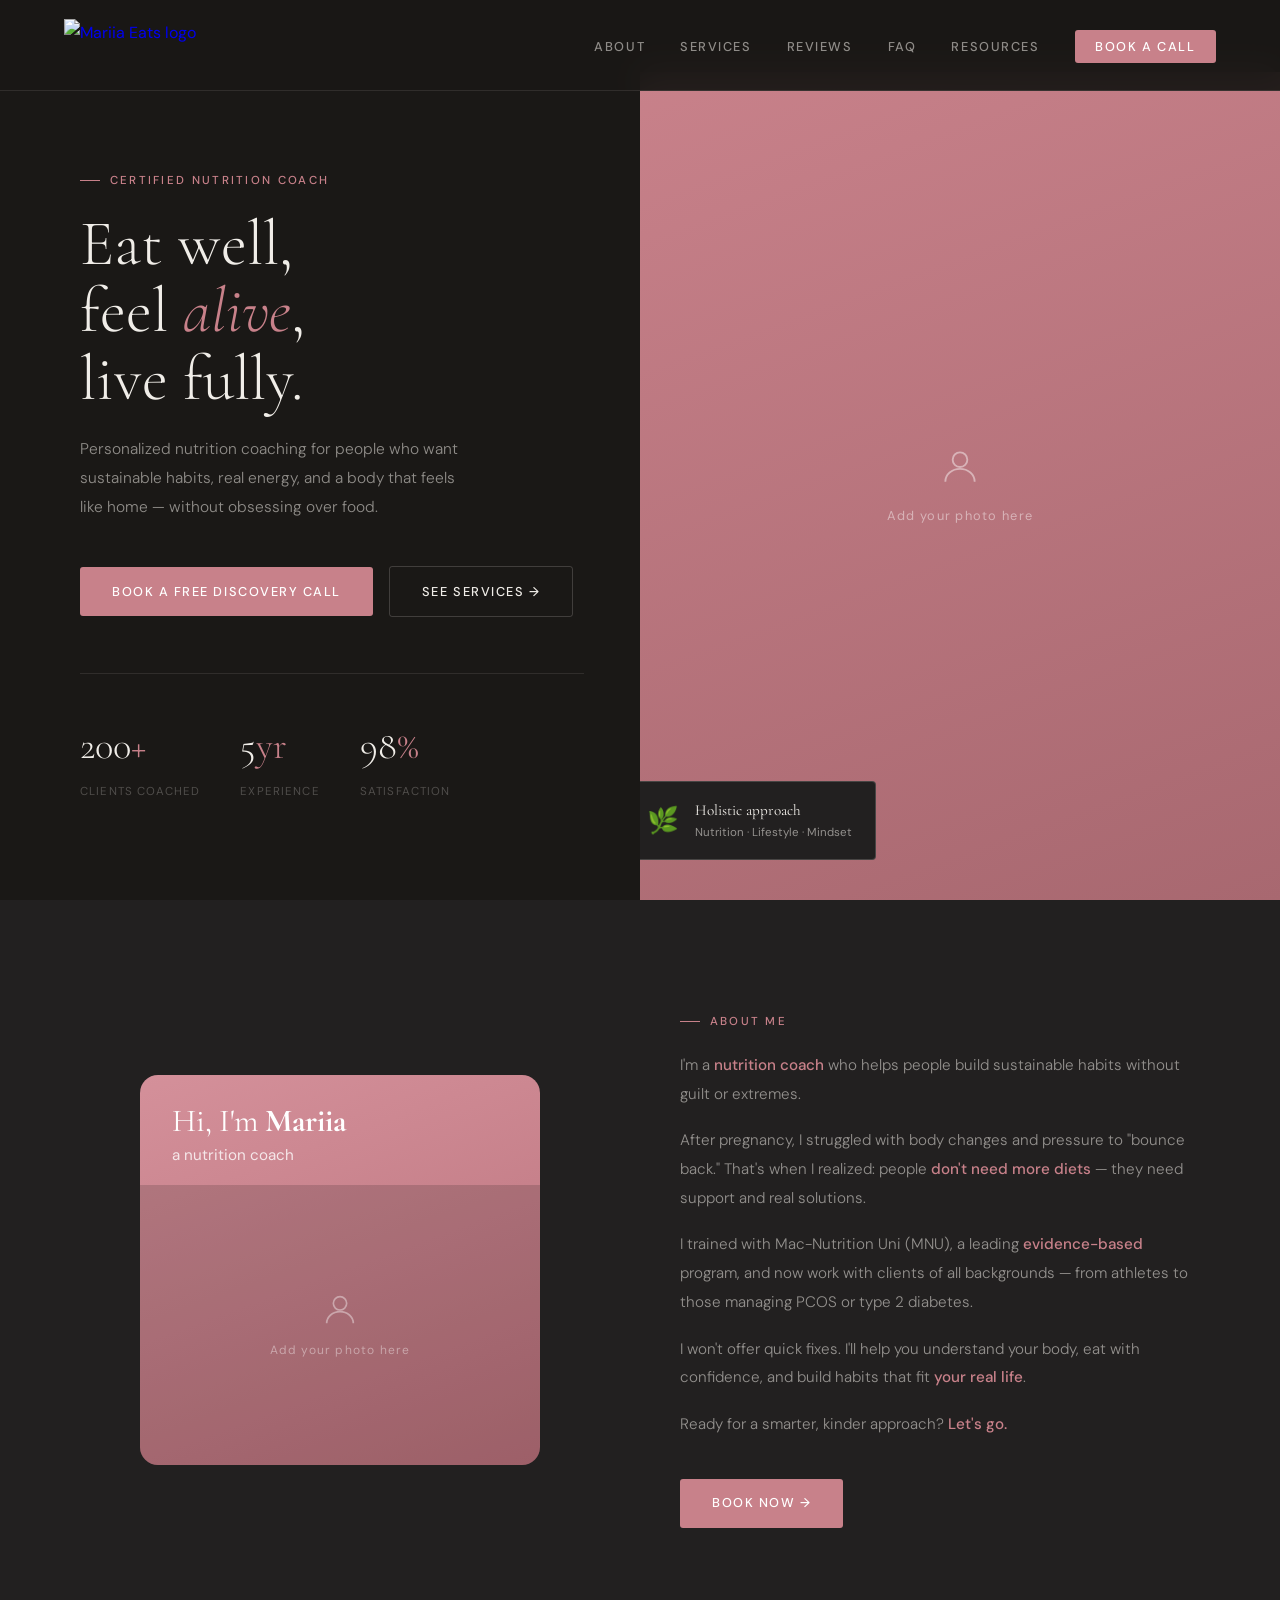
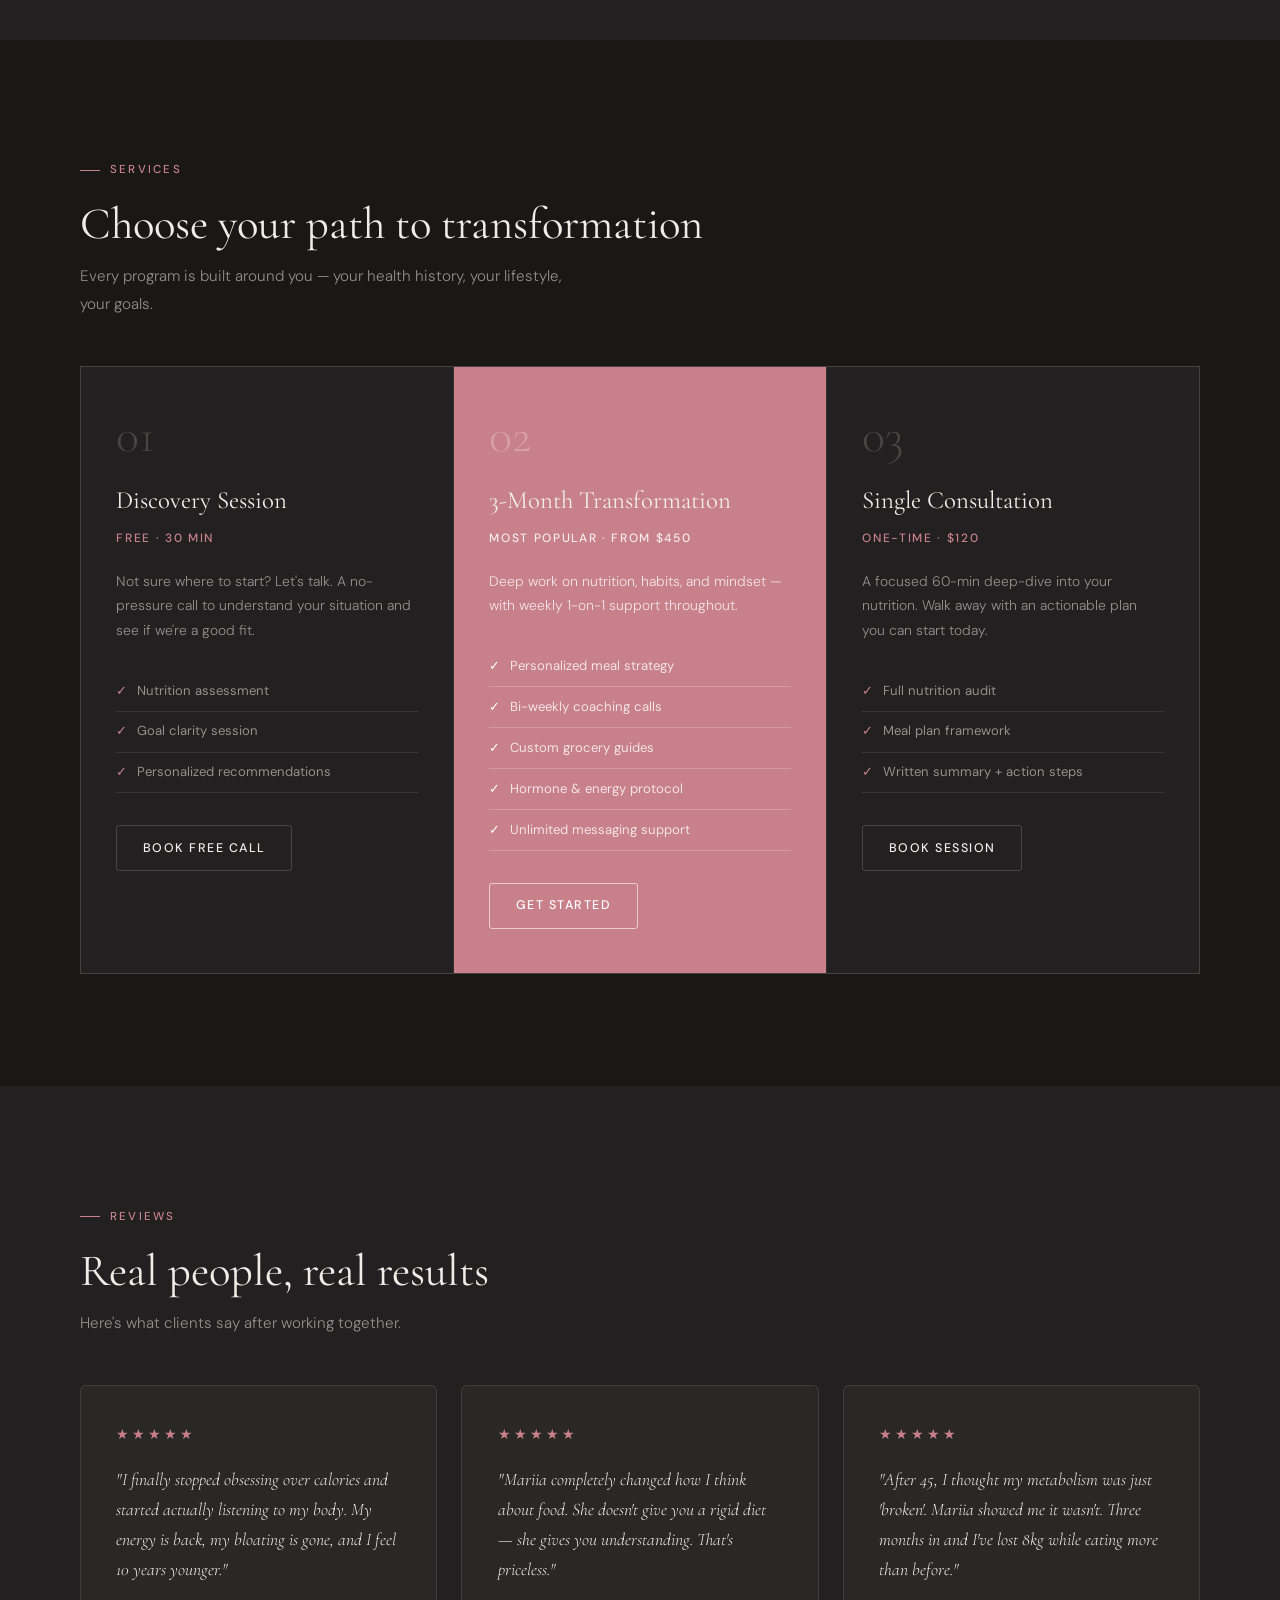
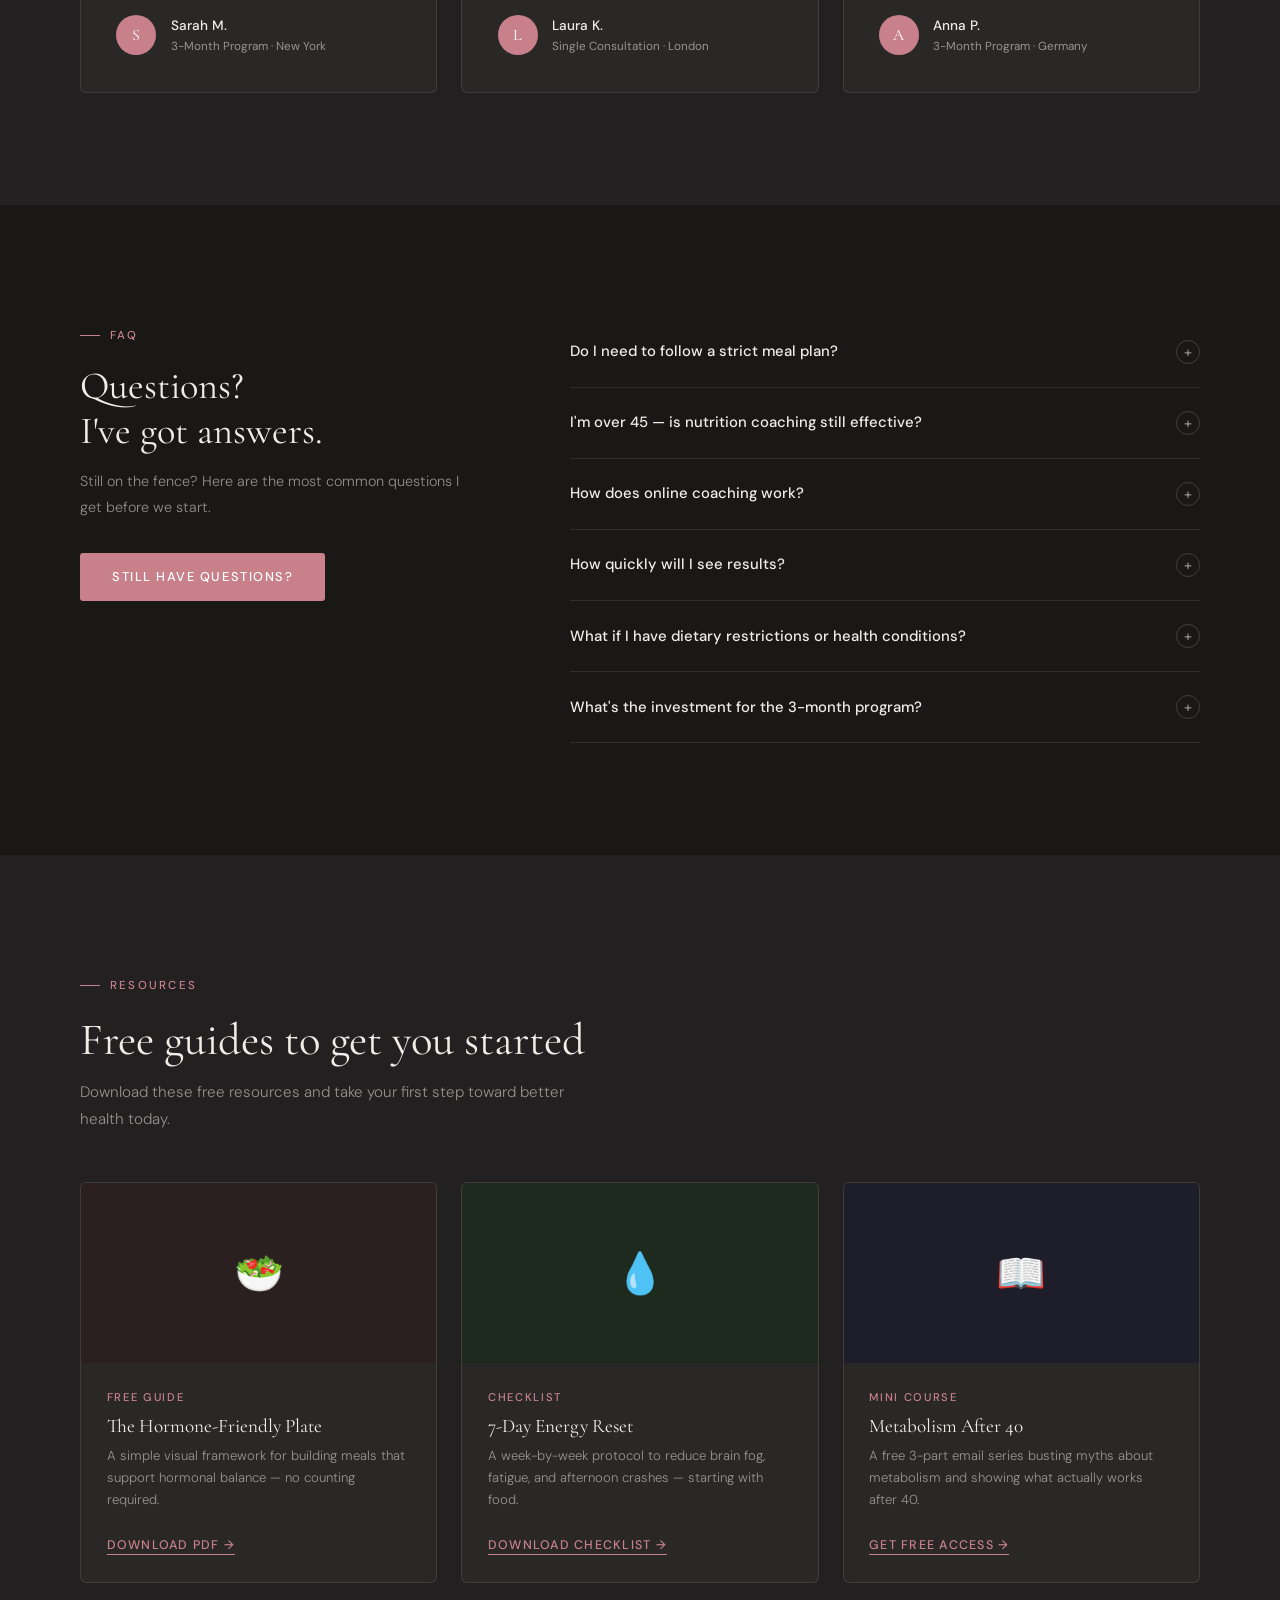
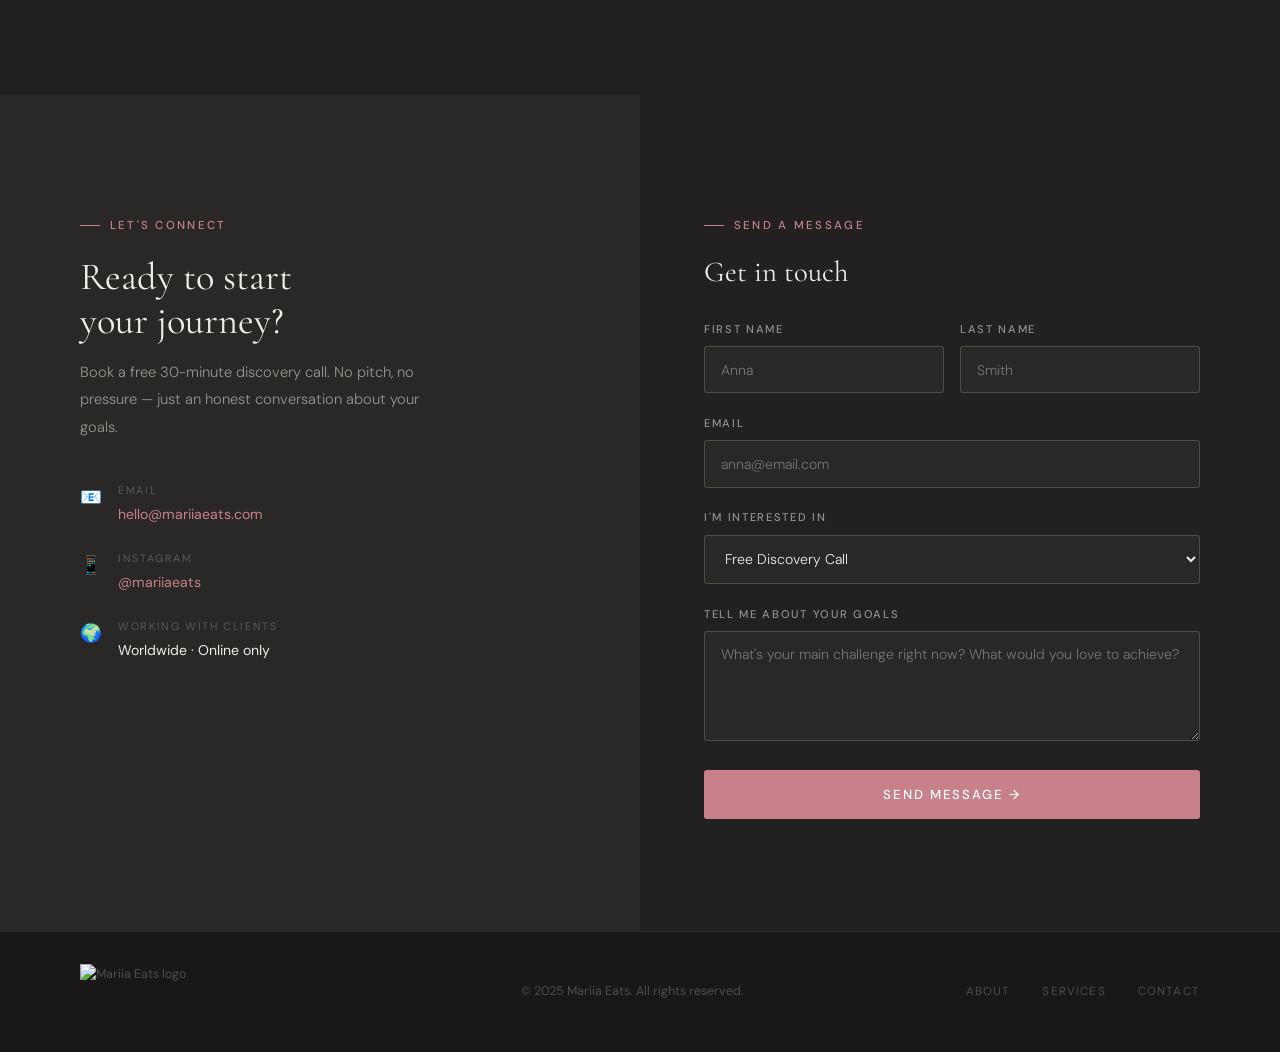
==== commit 72240dfc: "Rename website.html to index.html" ====
--- a/index.html
+++ b/index.html
@@ -8,670 +8,215 @@
 <link href="https://fonts.googleapis.com/css2?family=Cormorant+Garamond:ital,wght@0,300;0,400;0,600;1,300;1,400&family=DM+Sans:wght@300;400;500&display=swap" rel="stylesheet">
 <style>
   :root {
-    --cream: #FAF7F2;
-    --warm-white: #FDF9F4;
-    --sand: #E8DDD0;
-    --terracotta: #C4745A;
-    --terracotta-dark: #A85D44;
-    --sage: #8A9E8C;
-    --sage-light: #B5C9B7;
-    --charcoal: #2C2622;
-    --mid: #6B5E54;
-    --light-text: #9A8E86;
-    --border: #E0D6CC;
+    --bg:     #1A1816;
+    --bg2:    #222020;
+    --bg3:    #2A2826;
+    --accent: #C8818A;
+    --accent2:#C8818A;
+    --pink:   #C8818A;
+    --text:   #F0EDE8;
+    --muted:  rgba(240,237,232,0.55);
+    --subtle: rgba(240,237,232,0.25);
+    --border: rgba(240,237,232,0.1);
+    --bord2:  rgba(240,237,232,0.18);
   }
-
-  *, *::before, *::after { box-sizing: border-box; margin: 0; padding: 0; }
-
-  html { scroll-behavior: smooth; }
-
-  body {
-    font-family: 'DM Sans', sans-serif;
-    background: var(--cream);
-    color: var(--charcoal);
-    font-size: 16px;
-    line-height: 1.7;
-    overflow-x: hidden;
-  }
-
-  h1, h2, h3, h4 {
-    font-family: 'Cormorant Garamond', serif;
-    font-weight: 400;
-    line-height: 1.2;
-  }
-
-  /* ── NAV ── */
-  nav {
-    position: fixed;
-    top: 0; left: 0; right: 0;
-    z-index: 100;
-    display: flex;
-    align-items: center;
-    justify-content: space-between;
-    padding: 1.4rem 4rem;
-    background: rgba(250,247,242,0.92);
-    backdrop-filter: blur(12px);
-    border-bottom: 1px solid var(--border);
-    transition: padding 0.3s;
-  }
-
-  .nav-logo {
-    font-family: 'Cormorant Garamond', serif;
-    font-size: 1.4rem;
-    font-weight: 300;
-    letter-spacing: 0.08em;
-    color: var(--charcoal);
-    text-decoration: none;
-  }
-  .nav-logo span { color: var(--terracotta); font-style: italic; }
-
-  .nav-links {
-    display: flex;
-    gap: 2.4rem;
-    list-style: none;
-  }
-  .nav-links a {
-    text-decoration: none;
-    color: var(--mid);
-    font-size: 0.82rem;
-    letter-spacing: 0.12em;
-    text-transform: uppercase;
-    font-weight: 500;
-    transition: color 0.2s;
-  }
-  .nav-links a:hover { color: var(--terracotta); }
-
-  .nav-cta {
-    background: var(--terracotta);
-    color: #fff !important;
-    padding: 0.55rem 1.4rem;
-    border-radius: 2px;
-    transition: background 0.2s !important;
-  }
-  .nav-cta:hover { background: var(--terracotta-dark) !important; color: #fff !important; }
-
-  .hamburger { display: none; cursor: pointer; flex-direction: column; gap: 5px; }
-  .hamburger span { display: block; width: 24px; height: 1.5px; background: var(--charcoal); transition: 0.3s; }
-
-  /* ── HERO ── */
-  #home {
-    min-height: 100vh;
-    display: grid;
-    grid-template-columns: 1fr 1fr;
-    padding-top: 80px;
-  }
-
-  .hero-text {
-    display: flex;
-    flex-direction: column;
-    justify-content: center;
-    padding: 6rem 4rem 6rem 5rem;
-    position: relative;
-  }
-
-  .hero-tag {
-    display: inline-flex;
-    align-items: center;
-    gap: 0.6rem;
-    font-size: 0.75rem;
-    letter-spacing: 0.18em;
-    text-transform: uppercase;
-    color: var(--terracotta);
-    font-weight: 500;
-    margin-bottom: 2rem;
-  }
-  .hero-tag::before {
-    content: '';
-    display: block;
-    width: 28px;
-    height: 1px;
-    background: var(--terracotta);
-  }
-
-  .hero-title {
-    font-size: clamp(3rem, 5vw, 5.5rem);
-    font-weight: 300;
-    color: var(--charcoal);
-    margin-bottom: 1.6rem;
-    line-height: 1.05;
-  }
-  .hero-title em { color: var(--terracotta); font-style: italic; }
-
-  .hero-subtitle {
-    font-size: 1rem;
-    color: var(--mid);
-    max-width: 420px;
-    margin-bottom: 3rem;
-    line-height: 1.8;
-    font-weight: 300;
-  }
-
-  .hero-actions { display: flex; gap: 1rem; align-items: center; flex-wrap: wrap; }
-
-  .btn-primary {
-    background: var(--terracotta);
-    color: #fff;
-    padding: 0.9rem 2.2rem;
-    border-radius: 2px;
-    text-decoration: none;
-    font-size: 0.82rem;
-    letter-spacing: 0.1em;
-    text-transform: uppercase;
-    font-weight: 500;
-    transition: background 0.2s, transform 0.15s;
-  }
-  .btn-primary:hover { background: var(--terracotta-dark); transform: translateY(-1px); }
-
-  .btn-ghost {
-    color: var(--charcoal);
-    text-decoration: none;
-    font-size: 0.82rem;
-    letter-spacing: 0.1em;
-    text-transform: uppercase;
-    font-weight: 500;
-    display: flex;
-    align-items: center;
-    gap: 0.5rem;
-    border-bottom: 1px solid var(--charcoal);
-    padding-bottom: 2px;
-    transition: color 0.2s, border-color 0.2s;
-  }
-  .btn-ghost:hover { color: var(--terracotta); border-color: var(--terracotta); }
-
-  .hero-stats {
-    display: flex;
-    gap: 2.5rem;
-    margin-top: 4rem;
-    padding-top: 2.5rem;
-    border-top: 1px solid var(--border);
-  }
-  .stat-num {
-    font-family: 'Cormorant Garamond', serif;
-    font-size: 2.4rem;
-    color: var(--charcoal);
-    font-weight: 300;
-  }
-  .stat-num span { color: var(--terracotta); }
-  .stat-label { font-size: 0.75rem; color: var(--light-text); letter-spacing: 0.1em; text-transform: uppercase; }
-
-  .hero-image {
-    position: relative;
-    overflow: hidden;
-    background: var(--sand);
-  }
-  .hero-image-inner {
-    width: 100%;
-    height: 100%;
-    background: linear-gradient(160deg, #D4C4B8 0%, #C0AFA3 40%, #A89589 100%);
-    position: relative;
-    display: flex;
-    align-items: flex-end;
-    justify-content: center;
-  }
-  .hero-image-inner img {
-    width: 100%;
-    height: 100%;
-    object-fit: cover;
-    object-position: top center;
-  }
-  .hero-img-placeholder {
-    display: flex;
-    flex-direction: column;
-    align-items: center;
-    justify-content: center;
-    height: 100%;
-    gap: 1rem;
-    color: rgba(255,255,255,0.5);
-    font-size: 0.8rem;
-    letter-spacing: 0.1em;
-  }
-  .hero-img-placeholder svg { opacity: 0.4; }
-  .hero-badge {
-    position: absolute;
-    bottom: 3rem;
-    left: -1.5rem;
-    background: #fff;
-    padding: 1.2rem 1.6rem;
-    box-shadow: 0 12px 40px rgba(44,38,34,0.12);
-    display: flex;
-    align-items: center;
-    gap: 1rem;
-    min-width: 220px;
-  }
-  .badge-icon { font-size: 1.8rem; }
-  .badge-text { font-size: 0.75rem; color: var(--mid); }
-  .badge-text strong { display: block; font-family: 'Cormorant Garamond', serif; font-size: 1rem; color: var(--charcoal); font-weight: 400; }
-
-  /* ── SECTIONS COMMON ── */
-  section { padding: 7rem 5rem; }
-  .section-tag {
-    display: inline-flex;
-    align-items: center;
-    gap: 0.6rem;
-    font-size: 0.72rem;
-    letter-spacing: 0.2em;
-    text-transform: uppercase;
-    color: var(--terracotta);
-    font-weight: 500;
-    margin-bottom: 1.2rem;
-  }
-  .section-tag::before { content: ''; display: block; width: 20px; height: 1px; background: var(--terracotta); }
-  .section-title {
-    font-size: clamp(2rem, 3.5vw, 3.2rem);
-    margin-bottom: 1.2rem;
-    font-weight: 300;
-  }
-  .section-lead {
-    font-size: 1rem;
-    color: var(--mid);
-    max-width: 520px;
-    font-weight: 300;
-    line-height: 1.8;
-    margin-bottom: 3.5rem;
-  }
-
-  /* ── ABOUT ── */
-  #about {
-    background: var(--warm-white);
-    display: grid;
-    grid-template-columns: 1fr 1fr;
-    gap: 6rem;
-    align-items: center;
-    padding: 8rem 5rem;
-  }
-
-  .about-image-wrap {
-    position: relative;
-  }
-  .about-img-box {
-    width: 100%;
-    padding-bottom: 120%;
-    background: var(--sand);
-    border-radius: 2px;
-    position: relative;
-    overflow: hidden;
-  }
-  .about-img-box img { position: absolute; inset: 0; width: 100%; height: 100%; object-fit: cover; }
-  .about-img-placeholder {
-    position: absolute;
-    inset: 0;
-    display: flex;
-    align-items: center;
-    justify-content: center;
-    flex-direction: column;
-    gap: 0.8rem;
-    color: var(--mid);
-    font-size: 0.8rem;
-    letter-spacing: 0.1em;
-  }
-  .about-accent-box {
-    position: absolute;
-    bottom: -2rem;
-    right: -2rem;
-    width: 55%;
-    padding: 1.8rem;
-    background: var(--terracotta);
-    color: #fff;
-  }
-  .about-accent-box p { font-family: 'Cormorant Garamond', serif; font-size: 1.3rem; font-style: italic; line-height: 1.4; font-weight: 300; }
-  .about-accent-box small { font-size: 0.72rem; letter-spacing: 0.12em; text-transform: uppercase; opacity: 0.7; margin-top: 0.8rem; display: block; }
-
-  .about-values {
-    display: grid;
-    grid-template-columns: 1fr 1fr;
-    gap: 1.5rem;
-    margin-top: 2.5rem;
-  }
-  .value-item {
-    padding: 1.4rem;
-    border: 1px solid var(--border);
-    border-radius: 2px;
-    background: var(--cream);
-  }
-  .value-item .vi-icon { font-size: 1.4rem; margin-bottom: 0.6rem; }
-  .value-item h4 { font-family: 'Cormorant Garamond', serif; font-size: 1.05rem; margin-bottom: 0.3rem; }
-  .value-item p { font-size: 0.82rem; color: var(--mid); font-weight: 300; line-height: 1.6; }
-
-  /* ── SERVICES ── */
-  #services { background: var(--cream); }
-  .services-header { max-width: 600px; margin-bottom: 4rem; }
-  .services-grid {
-    display: grid;
-    grid-template-columns: repeat(3, 1fr);
-    gap: 1.5px;
-    background: var(--border);
-  }
-  .service-card {
-    background: var(--warm-white);
-    padding: 3rem 2.5rem;
-    position: relative;
-    transition: transform 0.25s;
-  }
-  .service-card:hover { transform: translateY(-4px); z-index: 1; box-shadow: 0 20px 50px rgba(44,38,34,0.08); }
-  .service-card.featured { background: var(--charcoal); color: #fff; }
-  .service-card.featured .service-price { color: var(--sage-light); }
-  .service-card.featured .service-desc { color: rgba(255,255,255,0.65); }
-  .service-card.featured .service-feature { border-color: rgba(255,255,255,0.15); color: rgba(255,255,255,0.75); }
-  .service-card.featured .service-feature::before { color: var(--sage-light); }
-  .service-num {
-    font-family: 'Cormorant Garamond', serif;
-    font-size: 3.5rem;
-    color: var(--border);
-    font-weight: 300;
-    line-height: 1;
-    margin-bottom: 1.5rem;
-  }
-  .service-card.featured .service-num { color: rgba(255,255,255,0.1); }
-  .service-name {
-    font-family: 'Cormorant Garamond', serif;
-    font-size: 1.6rem;
-    margin-bottom: 0.5rem;
-    font-weight: 400;
-  }
-  .service-price {
-    font-size: 0.78rem;
-    color: var(--terracotta);
-    letter-spacing: 0.12em;
-    text-transform: uppercase;
-    font-weight: 500;
-    margin-bottom: 1.5rem;
-  }
-  .service-desc { font-size: 0.88rem; color: var(--mid); font-weight: 300; line-height: 1.7; margin-bottom: 2rem; }
-  .service-features { list-style: none; margin-bottom: 2.5rem; }
-  .service-feature {
-    font-size: 0.82rem;
-    color: var(--mid);
-    padding: 0.6rem 0;
-    border-bottom: 1px solid var(--border);
-    display: flex;
-    gap: 0.6rem;
-  }
-  .service-feature::before { content: '✓'; color: var(--terracotta); font-weight: 500; flex-shrink: 0; }
-  .btn-service {
-    display: inline-block;
-    padding: 0.75rem 1.8rem;
-    font-size: 0.78rem;
-    letter-spacing: 0.12em;
-    text-transform: uppercase;
-    text-decoration: none;
-    border-radius: 2px;
-    font-weight: 500;
-    transition: 0.2s;
-  }
-  .btn-service-outline {
-    border: 1px solid var(--charcoal);
-    color: var(--charcoal);
-  }
-  .btn-service-outline:hover { background: var(--charcoal); color: #fff; }
-  .service-card.featured .btn-service-outline { border-color: rgba(255,255,255,0.4); color: #fff; }
-  .service-card.featured .btn-service-outline:hover { background: rgba(255,255,255,0.15); }
-
-  /* ── REVIEWS ── */
-  #reviews {
-    background: var(--charcoal);
-    color: #fff;
-  }
-  #reviews .section-tag { color: var(--sage-light); }
-  #reviews .section-tag::before { background: var(--sage-light); }
-  #reviews .section-title { color: #fff; }
-  #reviews .section-lead { color: rgba(255,255,255,0.55); }
-  .reviews-grid {
-    display: grid;
-    grid-template-columns: repeat(3, 1fr);
-    gap: 1.5px;
-    background: rgba(255,255,255,0.08);
-    margin-top: 1rem;
-  }
-  .review-card {
-    background: rgba(255,255,255,0.04);
-    padding: 2.5rem;
-    position: relative;
-  }
-  .review-stars { color: var(--terracotta); font-size: 0.85rem; margin-bottom: 1.5rem; letter-spacing: 2px; }
-  .review-text {
-    font-family: 'Cormorant Garamond', serif;
-    font-size: 1.15rem;
-    font-style: italic;
-    line-height: 1.65;
-    color: rgba(255,255,255,0.85);
-    margin-bottom: 2rem;
-    font-weight: 300;
-  }
-  .review-author { display: flex; align-items: center; gap: 1rem; }
-  .review-avatar {
-    width: 44px; height: 44px;
-    border-radius: 50%;
-    background: var(--mid);
-    display: flex; align-items: center; justify-content: center;
-    font-family: 'Cormorant Garamond', serif;
-    font-size: 1.1rem;
-    color: #fff;
-    flex-shrink: 0;
-  }
-  .review-name { font-size: 0.85rem; font-weight: 500; color: #fff; }
-  .review-meta { font-size: 0.75rem; color: rgba(255,255,255,0.4); }
-
-  /* ── FAQ ── */
-  #faq { background: var(--warm-white); }
-  .faq-layout { display: grid; grid-template-columns: 1fr 1.6fr; gap: 6rem; align-items: start; }
-  .faq-sticky { position: sticky; top: 6rem; }
-  .faq-list { display: flex; flex-direction: column; gap: 0; }
-  .faq-item {
-    border-bottom: 1px solid var(--border);
-    overflow: hidden;
-  }
-  .faq-question {
-    display: flex;
-    justify-content: space-between;
-    align-items: center;
-    padding: 1.6rem 0;
-    cursor: pointer;
-    font-size: 0.95rem;
-    font-weight: 500;
-    color: var(--charcoal);
-    gap: 1rem;
-    user-select: none;
-  }
-  .faq-question:hover { color: var(--terracotta); }
-  .faq-icon {
-    width: 24px; height: 24px;
-    border: 1px solid var(--border);
-    border-radius: 50%;
-    display: flex; align-items: center; justify-content: center;
-    flex-shrink: 0;
-    font-size: 0.85rem;
-    transition: transform 0.3s, background 0.2s;
-    color: var(--mid);
-  }
-  .faq-item.open .faq-icon { transform: rotate(45deg); background: var(--terracotta); border-color: var(--terracotta); color: #fff; }
-  .faq-answer {
-    max-height: 0;
-    overflow: hidden;
-    transition: max-height 0.4s ease;
-    font-size: 0.88rem;
-    color: var(--mid);
-    font-weight: 300;
-    line-height: 1.8;
-  }
-  .faq-answer-inner { padding-bottom: 1.6rem; }
-  .faq-item.open .faq-answer { max-height: 300px; }
-
-  /* ── RESOURCES ── */
-  #resources { background: var(--cream); }
-  .resources-grid { display: grid; grid-template-columns: repeat(3, 1fr); gap: 2rem; margin-top: 1rem; }
-  .resource-card {
-    border: 1px solid var(--border);
-    border-radius: 2px;
-    overflow: hidden;
-    transition: box-shadow 0.25s, transform 0.25s;
-  }
-  .resource-card:hover { box-shadow: 0 12px 40px rgba(44,38,34,0.08); transform: translateY(-3px); }
-  .resource-img {
-    height: 200px;
-    display: flex; align-items: center; justify-content: center;
-    font-size: 2.5rem;
-  }
-  .resource-img.ri-1 { background: #E8DDD0; }
-  .resource-img.ri-2 { background: #D4E0D5; }
-  .resource-img.ri-3 { background: #E0D4D4; }
-  .resource-body { padding: 1.8rem; background: var(--warm-white); }
-  .resource-tag {
-    font-size: 0.7rem;
-    letter-spacing: 0.15em;
-    text-transform: uppercase;
-    color: var(--terracotta);
-    font-weight: 500;
-    margin-bottom: 0.6rem;
-  }
-  .resource-title { font-family: 'Cormorant Garamond', serif; font-size: 1.25rem; margin-bottom: 0.6rem; }
-  .resource-desc { font-size: 0.82rem; color: var(--mid); font-weight: 300; line-height: 1.6; margin-bottom: 1.4rem; }
-  .resource-link {
-    font-size: 0.78rem;
-    letter-spacing: 0.1em;
-    text-transform: uppercase;
-    color: var(--charcoal);
-    text-decoration: none;
-    font-weight: 500;
-    border-bottom: 1px solid var(--charcoal);
-    padding-bottom: 1px;
-    transition: color 0.2s, border-color 0.2s;
-  }
-  .resource-link:hover { color: var(--terracotta); border-color: var(--terracotta); }
-
-  /* ── CONTACT ── */
-  #contact {
-    background: var(--sand);
-    display: grid;
-    grid-template-columns: 1fr 1fr;
-    gap: 0;
-    padding: 0;
-  }
-  .contact-left {
-    padding: 7rem 5rem;
-    background: var(--charcoal);
-    color: #fff;
-  }
-  .contact-left .section-tag { color: var(--sage-light); }
-  .contact-left .section-tag::before { background: var(--sage-light); }
-  .contact-left .section-title { color: #fff; font-size: 2.8rem; }
-  .contact-left .section-lead { color: rgba(255,255,255,0.55); }
-  .contact-info { display: flex; flex-direction: column; gap: 1.5rem; margin-top: 3rem; }
-  .contact-item { display: flex; align-items: flex-start; gap: 1rem; }
-  .contact-icon { font-size: 1.2rem; flex-shrink: 0; margin-top: 2px; }
-  .contact-item-label { font-size: 0.7rem; letter-spacing: 0.15em; text-transform: uppercase; color: rgba(255,255,255,0.4); margin-bottom: 0.2rem; }
-  .contact-item-val { font-size: 0.9rem; color: rgba(255,255,255,0.85); }
-  .contact-item-val a { color: inherit; text-decoration: none; }
-  .contact-item-val a:hover { color: var(--sage-light); }
-
-  .contact-right { padding: 7rem 5rem; background: var(--warm-white); }
-  .contact-right .section-tag { color: var(--terracotta); }
-  .contact-right .section-title { font-size: 2rem; }
-
-  .form-group { margin-bottom: 1.5rem; }
-  .form-group label { display: block; font-size: 0.72rem; letter-spacing: 0.15em; text-transform: uppercase; color: var(--mid); margin-bottom: 0.5rem; font-weight: 500; }
-  .form-group input,
-  .form-group select,
-  .form-group textarea {
-    width: 100%;
-    padding: 0.9rem 1.1rem;
-    border: 1px solid var(--border);
-    border-radius: 2px;
-    background: var(--cream);
-    font-family: 'DM Sans', sans-serif;
-    font-size: 0.88rem;
-    color: var(--charcoal);
-    font-weight: 300;
-    outline: none;
-    transition: border-color 0.2s;
-  }
-  .form-group input:focus,
-  .form-group select:focus,
-  .form-group textarea:focus { border-color: var(--terracotta); }
-  .form-group textarea { resize: vertical; min-height: 120px; }
-  .form-row { display: grid; grid-template-columns: 1fr 1fr; gap: 1rem; }
-
-  .btn-submit {
-    width: 100%;
-    padding: 1rem;
-    background: var(--terracotta);
-    color: #fff;
-    border: none;
-    border-radius: 2px;
-    font-family: 'DM Sans', sans-serif;
-    font-size: 0.82rem;
-    letter-spacing: 0.12em;
-    text-transform: uppercase;
-    font-weight: 500;
-    cursor: pointer;
-    transition: background 0.2s, transform 0.15s;
-  }
-  .btn-submit:hover { background: var(--terracotta-dark); transform: translateY(-1px); }
-
-  /* ── FOOTER ── */
-  footer {
-    background: var(--charcoal);
-    color: rgba(255,255,255,0.45);
-    padding: 2.5rem 5rem;
-    display: flex;
-    justify-content: space-between;
-    align-items: center;
-    font-size: 0.78rem;
-  }
-  footer .foot-logo {
-    font-family: 'Cormorant Garamond', serif;
-    font-size: 1.2rem;
-    color: rgba(255,255,255,0.7);
-    font-weight: 300;
-    letter-spacing: 0.06em;
-  }
-  footer .foot-logo span { color: var(--terracotta); font-style: italic; }
-  footer .foot-links { display: flex; gap: 2rem; }
-  footer .foot-links a { color: rgba(255,255,255,0.4); text-decoration: none; font-size: 0.75rem; letter-spacing: 0.1em; text-transform: uppercase; transition: color 0.2s; }
-  footer .foot-links a:hover { color: var(--sage-light); }
-
-  /* ── ANIMATIONS ── */
-  @keyframes fadeUp {
-    from { opacity: 0; transform: translateY(24px); }
-    to { opacity: 1; transform: translateY(0); }
-  }
-  .hero-text > * {
-    animation: fadeUp 0.7s ease both;
-  }
-  .hero-text > *:nth-child(1) { animation-delay: 0.1s; }
-  .hero-text > *:nth-child(2) { animation-delay: 0.2s; }
-  .hero-text > *:nth-child(3) { animation-delay: 0.3s; }
-  .hero-text > *:nth-child(4) { animation-delay: 0.4s; }
-  .hero-text > *:nth-child(5) { animation-delay: 0.55s; }
-
-  /* ── MOBILE NAV ── */
-  @media (max-width: 900px) {
-    nav { padding: 1.2rem 1.5rem; }
-    .nav-links { display: none; flex-direction: column; position: absolute; top: 100%; left: 0; right: 0; background: var(--cream); border-bottom: 1px solid var(--border); padding: 1.5rem; gap: 1.2rem; }
-    .nav-links.open { display: flex; }
-    .hamburger { display: flex; }
-    #home { grid-template-columns: 1fr; }
-    .hero-image { display: none; }
-    .hero-text { padding: 3rem 1.5rem; }
-    #about { grid-template-columns: 1fr; padding: 5rem 1.5rem; gap: 3rem; }
-    .about-accent-box { display: none; }
-    section { padding: 5rem 1.5rem; }
-    .services-grid, .reviews-grid, .resources-grid { grid-template-columns: 1fr; gap: 1px; }
-    #contact { grid-template-columns: 1fr; }
-    .contact-left, .contact-right { padding: 4rem 1.5rem; }
-    .faq-layout { grid-template-columns: 1fr; gap: 2rem; }
-    .faq-sticky { position: static; }
-    footer { flex-direction: column; gap: 1rem; text-align: center; padding: 2rem 1.5rem; }
-    .about-values { grid-template-columns: 1fr; }
-    .form-row { grid-template-columns: 1fr; }
-    .hero-stats { flex-direction: column; gap: 1rem; }
+  *,*::before,*::after{box-sizing:border-box;margin:0;padding:0}
+  html{scroll-behavior:smooth}
+  body{font-family:'DM Sans',sans-serif;background:var(--bg);color:var(--text);font-size:16px;line-height:1.7;overflow-x:hidden}
+  h1,h2,h3,h4{font-family:'Cormorant Garamond',serif;font-weight:400;line-height:1.15;color:var(--text)}
+  .hi{color:var(--accent);font-weight:500}
+
+  /* NAV */
+  nav{position:fixed;top:0;left:0;right:0;z-index:100;display:flex;align-items:center;justify-content:space-between;padding:1.2rem 4rem;background:rgba(26,24,22,0.94);backdrop-filter:blur(16px);border-bottom:1px solid var(--border)}
+  .nav-logo{display:flex;align-items:center;text-decoration:none}
+  .brand-mark{display:block;width:210px;height:52px;overflow:hidden}
+  .brand-mark img{width:100%;height:100%;display:block;object-fit:contain;object-position:center}
+  .nav-links{display:flex;gap:2.2rem;list-style:none}
+  .nav-links a{text-decoration:none;color:var(--muted);font-size:0.8rem;letter-spacing:0.12em;text-transform:uppercase;font-weight:500;transition:color 0.2s}
+  .nav-links a:hover{color:var(--text)}
+  .nav-cta{background:var(--accent)!important;color:#fff!important;padding:0.5rem 1.3rem;border-radius:3px}
+  .nav-cta:hover{background:var(--accent2)!important}
+  .hamburger{display:none;cursor:pointer;flex-direction:column;gap:5px}
+  .hamburger span{display:block;width:24px;height:1.5px;background:var(--text)}
+
+  /* UTILS */
+  .tag{display:inline-flex;align-items:center;gap:0.6rem;font-size:0.72rem;letter-spacing:0.2em;text-transform:uppercase;color:var(--accent);font-weight:500;margin-bottom:1.2rem}
+  .tag::before{content:'';display:block;width:20px;height:1px;background:var(--accent)}
+  .btn{display:inline-block;padding:0.85rem 2rem;font-size:0.8rem;letter-spacing:0.12em;text-transform:uppercase;font-weight:500;text-decoration:none;border-radius:3px;transition:background 0.2s,transform 0.15s,color 0.2s,border-color 0.2s}
+  .btn-solid{background:var(--accent);color:#fff}
+  .btn-solid:hover{background:var(--accent2);transform:translateY(-1px)}
+  .btn-outline{border:1px solid var(--bord2);color:var(--text)}
+  .btn-outline:hover{border-color:var(--accent);color:var(--accent)}
+
+  /* HERO */
+  #home{min-height:100vh;display:grid;grid-template-columns:1fr 1fr;padding-top:72px}
+  .hero-text{display:flex;flex-direction:column;justify-content:center;padding:5rem 3.5rem 5rem 5rem}
+  .hero-title{font-size:clamp(3rem,5vw,5.2rem);font-weight:300;margin-bottom:1.4rem;line-height:1.06}
+  .hero-title em{color:var(--accent);font-style:italic}
+  .hero-sub{font-size:0.97rem;color:var(--muted);max-width:400px;margin-bottom:2.8rem;line-height:1.85;font-weight:300}
+  .hero-actions{display:flex;gap:1rem;align-items:center;flex-wrap:wrap}
+  .hero-stats{display:flex;gap:2.5rem;margin-top:3.5rem;padding-top:2.5rem;border-top:1px solid var(--border)}
+  .stat-n{font-family:'Cormorant Garamond',serif;font-size:2.4rem;font-weight:300}
+  .stat-n span{color:var(--accent)}
+  .stat-l{font-size:0.72rem;color:var(--subtle);letter-spacing:0.1em;text-transform:uppercase;margin-top:2px}
+  .hero-img{position:relative;overflow:hidden;background:linear-gradient(160deg,#C8818A 0%,#A86870 100%)}
+  .hero-img img{width:100%;height:100%;object-fit:cover;object-position:top center;display:block}
+  .hero-img-ph{width:100%;height:100%;display:flex;flex-direction:column;align-items:center;justify-content:center;gap:1rem;color:rgba(255,255,255,0.45);font-size:0.8rem;letter-spacing:0.1em}
+  .hero-badge{position:absolute;bottom:2.5rem;left:-1rem;background:var(--bg2);border:1px solid var(--bord2);padding:1rem 1.4rem;display:flex;align-items:center;gap:1rem;min-width:210px;border-radius:4px}
+  .hero-badge-icon{font-size:1.6rem}
+  .hero-badge-text{font-size:0.72rem;color:var(--muted)}
+  .hero-badge-text strong{display:block;font-family:'Cormorant Garamond',serif;font-size:0.95rem;color:var(--text);font-weight:400}
+
+  /* ABOUT */
+  #about{display:grid;grid-template-columns:1fr 1fr;gap:5rem;align-items:center;padding:7rem 5rem;background:var(--bg2)}
+  .about-photo-wrap{display:flex;justify-content:center}
+  .about-photo-card{width:100%;max-width:400px;border-radius:18px;overflow:hidden;background:linear-gradient(160deg,#D4909A 0%,#B8707A 100%)}
+  .about-photo-header{padding:1.8rem 2rem 1rem}
+  .about-photo-header h2{font-family:'Cormorant Garamond',serif;font-size:2rem;font-weight:400;color:#fff;margin-bottom:0.2rem}
+  .about-photo-header h2 strong{font-weight:700}
+  .about-photo-header p{font-size:0.95rem;color:rgba(255,255,255,0.8)}
+  .about-photo-img{width:100%;min-height:280px;background:rgba(0,0,0,0.15);display:flex;align-items:center;justify-content:center;flex-direction:column;gap:0.6rem;color:rgba(255,255,255,0.4);font-size:0.75rem;letter-spacing:0.1em}
+  .about-photo-img img{width:100%;display:block}
+  .about-text{display:flex;flex-direction:column}
+  .about-body{display:flex;flex-direction:column;gap:1.1rem;font-size:0.95rem;color:var(--muted);font-weight:300;line-height:1.9}
+
+  /* SERVICES */
+  #services{padding:7rem 5rem;background:var(--bg)}
+  .services-grid{display:grid;grid-template-columns:repeat(3,1fr);gap:1px;background:var(--border);margin-top:3rem;border:1px solid var(--border)}
+  .sc{background:var(--bg2);padding:2.8rem 2.2rem;transition:background 0.25s}
+  .sc:hover{background:var(--bg3)}
+  .sc.featured{background:var(--accent)}
+  .sc.featured:hover{background:var(--accent2)}
+  .sc-num{font-family:'Cormorant Garamond',serif;font-size:3rem;color:var(--bord2);font-weight:300;margin-bottom:1.2rem;line-height:1}
+  .sc.featured .sc-num{color:rgba(255,255,255,0.25)}
+  .sc-name{font-family:'Cormorant Garamond',serif;font-size:1.55rem;margin-bottom:0.4rem}
+  .sc-price{font-size:0.75rem;letter-spacing:0.14em;text-transform:uppercase;color:var(--accent);font-weight:500;margin-bottom:1.3rem}
+  .sc.featured .sc-price{color:rgba(255,255,255,0.85)}
+  .sc-desc{font-size:0.87rem;color:var(--muted);font-weight:300;line-height:1.75;margin-bottom:1.8rem}
+  .sc.featured .sc-desc{color:rgba(255,255,255,0.78)}
+  .sc-features{list-style:none;margin-bottom:2rem}
+  .sc-feature{font-size:0.82rem;color:var(--muted);padding:0.55rem 0;border-bottom:1px solid var(--border);display:flex;gap:0.6rem}
+  .sc-feature::before{content:'✓';color:var(--accent);flex-shrink:0}
+  .sc.featured .sc-feature{border-color:rgba(255,255,255,0.2);color:rgba(255,255,255,0.78)}
+  .sc.featured .sc-feature::before{color:#fff}
+  .btn-sc{display:inline-block;padding:0.7rem 1.6rem;font-size:0.78rem;letter-spacing:0.12em;text-transform:uppercase;text-decoration:none;border-radius:3px;font-weight:500;transition:0.2s;border:1px solid var(--bord2);color:var(--text)}
+  .btn-sc:hover{border-color:var(--accent);color:var(--accent)}
+  .sc.featured .btn-sc{border-color:rgba(255,255,255,0.6);color:#fff}
+  .sc.featured .btn-sc:hover{background:rgba(255,255,255,0.15)}
+
+  /* REVIEWS */
+  #reviews{padding:7rem 5rem;background:var(--bg2)}
+  .reviews-grid{display:grid;grid-template-columns:repeat(3,1fr);gap:1.5rem;margin-top:3rem}
+  .rc{background:var(--bg3);padding:2.2rem;border:1px solid var(--border);border-radius:6px}
+  .rc-stars{color:var(--accent);font-size:0.9rem;letter-spacing:3px;margin-bottom:1.2rem}
+  .rc-text{font-family:'Cormorant Garamond',serif;font-size:1.1rem;font-style:italic;line-height:1.7;color:var(--text);margin-bottom:1.8rem;font-weight:300}
+  .rc-author{display:flex;align-items:center;gap:0.9rem}
+  .rc-avatar{width:40px;height:40px;border-radius:50%;background:var(--accent);display:flex;align-items:center;justify-content:center;font-family:'Cormorant Garamond',serif;font-size:1rem;color:#fff;flex-shrink:0}
+  .rc-name{font-size:0.85rem;font-weight:500}
+  .rc-meta{font-size:0.73rem;color:var(--muted)}
+
+  /* FAQ */
+  #faq{padding:7rem 5rem;background:var(--bg)}
+  .faq-layout{display:grid;grid-template-columns:1fr 1.6fr;gap:6rem;align-items:start}
+  .faq-sticky{position:sticky;top:6rem}
+  .faq-item{border-bottom:1px solid var(--border)}
+  .faq-q{display:flex;justify-content:space-between;align-items:center;padding:1.4rem 0;cursor:pointer;font-size:0.93rem;font-weight:500;color:var(--text);gap:1rem;user-select:none;transition:color 0.2s}
+  .faq-q:hover{color:var(--accent)}
+  .faq-icon{width:24px;height:24px;border:1px solid var(--bord2);border-radius:50%;display:flex;align-items:center;justify-content:center;flex-shrink:0;font-size:0.9rem;color:var(--muted);transition:0.3s}
+  .faq-item.open .faq-icon{transform:rotate(45deg);background:var(--accent);border-color:var(--accent);color:#fff}
+  .faq-a{max-height:0;overflow:hidden;transition:max-height 0.4s ease}
+  .faq-a-inner{padding-bottom:1.4rem;font-size:0.87rem;color:var(--muted);font-weight:300;line-height:1.85}
+  .faq-item.open .faq-a{max-height:300px}
+
+  /* RESOURCES */
+  #resources{padding:7rem 5rem;background:var(--bg2)}
+  .res-grid{display:grid;grid-template-columns:repeat(3,1fr);gap:1.5rem;margin-top:3rem}
+  .res-card{background:var(--bg3);border:1px solid var(--border);border-radius:6px;overflow:hidden;transition:border-color 0.25s,transform 0.25s}
+  .res-card:hover{border-color:var(--accent);transform:translateY(-3px)}
+  .res-img{height:180px;display:flex;align-items:center;justify-content:center;font-size:2.5rem}
+  .ri1{background:#2A2020}.ri2{background:#1E2A1E}.ri3{background:#1E1E2A}
+  .res-body{padding:1.6rem}
+  .res-tag{font-size:0.7rem;letter-spacing:0.15em;text-transform:uppercase;color:var(--accent);font-weight:500;margin-bottom:0.5rem}
+  .res-title{font-family:'Cormorant Garamond',serif;font-size:1.2rem;margin-bottom:0.5rem}
+  .res-desc{font-size:0.82rem;color:var(--muted);font-weight:300;line-height:1.65;margin-bottom:1.2rem}
+  .res-link{font-size:0.78rem;letter-spacing:0.1em;text-transform:uppercase;color:var(--accent);text-decoration:none;font-weight:500;border-bottom:1px solid var(--accent);padding-bottom:1px}
+
+  /* CONTACT */
+  #contact{display:grid;grid-template-columns:1fr 1fr}
+  .contact-l{padding:7rem 4rem 7rem 5rem;background:var(--bg3)}
+  .contact-r{padding:7rem 5rem 7rem 4rem;background:var(--bg2)}
+  .ci-list{display:flex;flex-direction:column;gap:1.4rem;margin-top:2.5rem}
+  .ci{display:flex;align-items:flex-start;gap:1rem}
+  .ci-icon{font-size:1.1rem;flex-shrink:0;margin-top:2px}
+  .ci-label{font-size:0.68rem;letter-spacing:0.15em;text-transform:uppercase;color:var(--subtle);margin-bottom:0.2rem}
+  .ci-val{font-size:0.88rem;color:var(--text)}
+  .ci-val a{color:var(--accent);text-decoration:none}
+  .ci-val a:hover{text-decoration:underline}
+  .form-g{margin-bottom:1.3rem}
+  .form-g label{display:block;font-size:0.7rem;letter-spacing:0.15em;text-transform:uppercase;color:var(--muted);margin-bottom:0.45rem;font-weight:500}
+  .form-g input,.form-g select,.form-g textarea{width:100%;padding:0.85rem 1rem;border:1px solid var(--bord2);border-radius:3px;background:var(--bg3);font-family:'DM Sans',sans-serif;font-size:0.88rem;color:var(--text);font-weight:300;outline:none;transition:border-color 0.2s}
+  .form-g input:focus,.form-g select:focus,.form-g textarea:focus{border-color:var(--accent)}
+  .form-g select option{background:var(--bg3)}
+  .form-g textarea{resize:vertical;min-height:110px}
+  .form-row{display:grid;grid-template-columns:1fr 1fr;gap:1rem}
+  .btn-submit{width:100%;padding:1rem;background:var(--accent);color:#fff;border:none;border-radius:3px;font-family:'DM Sans',sans-serif;font-size:0.82rem;letter-spacing:0.15em;text-transform:uppercase;font-weight:500;cursor:pointer;transition:background 0.2s,transform 0.15s}
+  .btn-submit:hover{background:var(--accent2);transform:translateY(-1px)}
+
+  /* FOOTER */
+  footer{background:var(--bg);border-top:1px solid var(--border);padding:2rem 5rem;display:flex;justify-content:space-between;align-items:center;font-size:0.78rem;color:var(--subtle)}
+  .foot-logo{display:flex;align-items:center}
+  .brand-mark.footer-mark{width:220px;height:56px}
+  .foot-links{display:flex;gap:2rem}
+  .foot-links a{color:var(--subtle);text-decoration:none;font-size:0.73rem;letter-spacing:0.1em;text-transform:uppercase;transition:color 0.2s}
+  .foot-links a:hover{color:var(--accent)}
+
+  /* ANIMATIONS */
+  @keyframes fadeUp{from{opacity:0;transform:translateY(22px)}to{opacity:1;transform:translateY(0)}}
+  .hero-text>*{animation:fadeUp 0.7s ease both}
+  .hero-text>*:nth-child(1){animation-delay:0.1s}
+  .hero-text>*:nth-child(2){animation-delay:0.2s}
+  .hero-text>*:nth-child(3){animation-delay:0.32s}
+  .hero-text>*:nth-child(4){animation-delay:0.44s}
+  .hero-text>*:nth-child(5){animation-delay:0.56s}
+
+  /* MOBILE */
+  @media(max-width:900px){
+    nav{padding:1.1rem 1.5rem}
+    .nav-links{display:none;flex-direction:column;position:absolute;top:100%;left:0;right:0;background:var(--bg);border-bottom:1px solid var(--border);padding:1.5rem;gap:1.2rem}
+    .nav-links.open{display:flex}
+    .hamburger{display:flex}
+    .brand-mark{width:160px;height:40px}
+    .brand-mark.footer-mark{width:180px;height:46px}
+    #home{grid-template-columns:1fr}
+    .hero-img{display:none}
+    .hero-text{padding:3rem 1.5rem}
+    .hero-stats{flex-direction:column;gap:1rem}
+    #about{grid-template-columns:1fr;padding:4rem 1.5rem;gap:2.5rem}
+    #services{padding:5rem 1.5rem}
+    .services-grid{grid-template-columns:1fr}
+    #reviews{padding:5rem 1.5rem}
+    .reviews-grid{grid-template-columns:1fr}
+    #faq{padding:5rem 1.5rem}
+    .faq-layout{grid-template-columns:1fr;gap:2rem}
+    .faq-sticky{position:static}
+    #resources{padding:5rem 1.5rem}
+    .res-grid{grid-template-columns:1fr}
+    #contact{grid-template-columns:1fr}
+    .contact-l,.contact-r{padding:4rem 1.5rem}
+    .form-row{grid-template-columns:1fr}
+    footer{flex-direction:column;gap:1rem;text-align:center;padding:2rem 1.5rem}
   }
 </style>
 </head>
 <body>
 
 <!-- NAV -->
-<nav id="navbar">
-  <a href="#home" class="nav-logo">Mariia<span>Eats</span></a>
+<nav>
+  <a href="#home" class="nav-logo" aria-label="Mariia Eats home">
+    <span class="brand-mark">
+      <img src="content/images/mariiaeats-logo-black2.png" alt="Mariia Eats logo">
+    </span>
+  </a>
   <ul class="nav-links" id="navLinks">
     <li><a href="#about">About</a></li>
     <li><a href="#services">Services</a></li>
@@ -688,187 +233,127 @@
 <!-- HERO -->
 <section id="home">
   <div class="hero-text">
-    <div class="hero-tag">Certified Nutrition Coach</div>
-    <h1 class="hero-title">
-      Eat well,<br>feel <em>alive</em>,<br>live fully.
-    </h1>
-    <p class="hero-subtitle">
-      Personalized nutrition coaching for women 40+ who want sustainable energy, hormonal balance, and a body that feels like home — without obsessing over food.
-    </p>
+    <div class="tag">Certified Nutrition Coach</div>
+    <h1 class="hero-title">Eat well,<br>feel <em>alive</em>,<br>live fully.</h1>
+    <p class="hero-sub">Personalized nutrition coaching for people who want sustainable habits, real energy, and a body that feels like home — without obsessing over food.</p>
     <div class="hero-actions">
-      <a href="#contact" class="btn-primary">Book a Free Discovery Call</a>
-      <a href="#services" class="btn-ghost">See Services →</a>
+      <a href="#contact" class="btn btn-solid">Book a Free Discovery Call</a>
+      <a href="#services" class="btn btn-outline">See Services →</a>
     </div>
     <div class="hero-stats">
-      <div>
-        <div class="stat-num">200<span>+</span></div>
-        <div class="stat-label">Women Coached</div>
-      </div>
-      <div>
-        <div class="stat-num">5<span>yr</span></div>
-        <div class="stat-label">Experience</div>
-      </div>
-      <div>
-        <div class="stat-num">98<span>%</span></div>
-        <div class="stat-label">Client Satisfaction</div>
-      </div>
-    </div>
-  </div>
-  <div class="hero-image">
-    <div class="hero-image-inner">
-      <!-- Replace src with your photo -->
-      <!-- <img src="mariia-hero.jpg" alt="Mariia, Nutrition Coach"> -->
-      <div class="hero-img-placeholder">
-        <svg width="48" height="48" fill="none" stroke="currentColor" stroke-width="1" viewBox="0 0 24 24"><circle cx="12" cy="8" r="4"/><path d="M4 20c0-4 3.6-7 8-7s8 3 8 7"/></svg>
-        <span>Add your photo here</span>
-      </div>
+      <div><div class="stat-n">200<span>+</span></div><div class="stat-l">Clients Coached</div></div>
+      <div><div class="stat-n">5<span>yr</span></div><div class="stat-l">Experience</div></div>
+      <div><div class="stat-n">98<span>%</span></div><div class="stat-l">Satisfaction</div></div>
+    </div>
+  </div>
+  <div class="hero-img">
+    <!-- <img src="images/mariia-hero.jpg" alt="Mariia"> -->
+    <div class="hero-img-ph">
+      <svg width="44" height="44" fill="none" stroke="currentColor" stroke-width="1" viewBox="0 0 24 24"><circle cx="12" cy="8" r="4"/><path d="M4 20c0-4 3.6-7 8-7s8 3 8 7"/></svg>
+      <span>Add your photo here</span>
     </div>
     <div class="hero-badge">
-      <div class="badge-icon">🌿</div>
-      <div class="badge-text">
-        <strong>Holistic approach</strong>
-        Nutrition · Lifestyle · Mindset
-      </div>
+      <div class="hero-badge-icon">🌿</div>
+      <div class="hero-badge-text"><strong>Holistic approach</strong>Nutrition · Lifestyle · Mindset</div>
     </div>
   </div>
 </section>
 
 <!-- ABOUT -->
 <section id="about">
-  <div class="about-image-wrap">
-    <div class="about-img-box">
-      <!-- <img src="mariia-about.jpg" alt="Mariia"> -->
-      <div class="about-img-placeholder">
+  <div class="about-photo-wrap">
+    <div class="about-photo-card">
+      <div class="about-photo-header">
+        <h2>Hi, I'm <strong>Mariia</strong></h2>
+        <p>a nutrition coach</p>
+      </div>
+      <div class="about-photo-img">
+        <!-- Replace with: <img src="images/mariia-about.jpg" alt="Mariia"> -->
         <svg width="40" height="40" fill="none" stroke="currentColor" stroke-width="1" viewBox="0 0 24 24"><circle cx="12" cy="8" r="4"/><path d="M4 20c0-4 3.6-7 8-7s8 3 8 7"/></svg>
-        <span>Your photo</span>
-      </div>
-    </div>
-    <div class="about-accent-box">
-      <p>"Food is not the enemy — it's information for your body."</p>
-      <small>Mariia, Nutrition Coach</small>
-    </div>
-  </div>
-  <div class="about-content">
-    <div class="section-tag">About Me</div>
-    <h2 class="section-title">Hi, I'm Mariia — and I've been where you are.</h2>
-    <p class="section-lead">
-      After struggling with energy crashes, hormonal imbalance, and a complicated relationship with food in my 30s, I trained as a certified nutrition and wellness coach to help other women navigate this exact chapter of life.
-    </p>
-    <p style="font-size:0.9rem; color:var(--mid); font-weight:300; line-height:1.8; margin-bottom:2.5rem;">
-      My approach is rooted in science, but deeply personal. I don't believe in one-size-fits-all meal plans or cutting out entire food groups. Instead, I work with you to understand your body, your lifestyle, and your goals — and build something sustainable together.
-    </p>
-    <div class="about-values">
-      <div class="value-item">
-        <div class="vi-icon">🎓</div>
-        <h4>Certified Coach</h4>
-        <p>Precision Nutrition PN1 certified with 5+ years of practice</p>
-      </div>
-      <div class="value-item">
-        <div class="vi-icon">🔬</div>
-        <h4>Science-based</h4>
-        <p>Evidence-based nutrition tailored to women's hormonal cycles</p>
-      </div>
-      <div class="value-item">
-        <div class="vi-icon">💬</div>
-        <h4>1-on-1 Support</h4>
-        <p>Personal attention every step — you're never just a number</p>
-      </div>
-      <div class="value-item">
-        <div class="vi-icon">🌍</div>
-        <h4>Online Worldwide</h4>
-        <p>Working with clients across Europe, US, and Asia</p>
-      </div>
-    </div>
+        <span>Add your photo here</span>
+      </div>
+    </div>
+  </div>
+  <div class="about-text">
+    <div class="tag">About Me</div>
+    <div class="about-body">
+      <p>I'm a <span class="hi">nutrition coach</span> who helps people build sustainable habits without guilt or extremes.</p>
+      <p>After pregnancy, I struggled with body changes and pressure to "bounce back." That's when I realized: people <span class="hi">don't need more diets</span> — they need support and real solutions.</p>
+      <p>I trained with Mac-Nutrition Uni (MNU), a leading <span class="hi">evidence-based</span> program, and now work with clients of all backgrounds — from athletes to those managing PCOS or type 2 diabetes.</p>
+      <p>I won't offer quick fixes. I'll help you understand your body, eat with confidence, and build habits that fit <span class="hi">your real life</span>.</p>
+      <p>Ready for a smarter, kinder approach? <span class="hi">Let's go.</span></p>
+    </div>
+    <a href="#contact" class="btn btn-solid" style="margin-top:2.5rem;align-self:flex-start;">Book Now →</a>
   </div>
 </section>
 
 <!-- SERVICES -->
 <section id="services">
-  <div class="services-header">
-    <div class="section-tag">Services</div>
-    <h2 class="section-title">Choose your path to transformation</h2>
-    <p class="section-lead">Every program is built around you — your health history, your lifestyle, and your goals.</p>
-  </div>
+  <div class="tag">Services</div>
+  <h2 style="font-size:clamp(2rem,3.5vw,3rem);margin-bottom:0.8rem;">Choose your path to transformation</h2>
+  <p style="font-size:0.95rem;color:var(--muted);max-width:500px;font-weight:300;line-height:1.8;">Every program is built around you — your health history, your lifestyle, your goals.</p>
   <div class="services-grid">
-    <div class="service-card">
-      <div class="service-num">01</div>
-      <div class="service-name">Discovery Session</div>
-      <div class="service-price">Free · 30 min</div>
-      <p class="service-desc">Not sure where to start? Let's talk. A no-pressure call to understand your situation and see if we're a good fit.</p>
-      <ul class="service-features">
-        <li class="service-feature">Nutrition assessment</li>
-        <li class="service-feature">Goal clarity session</li>
-        <li class="service-feature">Personalized recommendations</li>
+    <div class="sc">
+      <div class="sc-num">01</div>
+      <div class="sc-name">Discovery Session</div>
+      <div class="sc-price">Free · 30 min</div>
+      <p class="sc-desc">Not sure where to start? Let's talk. A no-pressure call to understand your situation and see if we're a good fit.</p>
+      <ul class="sc-features">
+        <li class="sc-feature">Nutrition assessment</li>
+        <li class="sc-feature">Goal clarity session</li>
+        <li class="sc-feature">Personalized recommendations</li>
       </ul>
-      <a href="#contact" class="btn-service btn-service-outline">Book Free Call</a>
-    </div>
-    <div class="service-card featured">
-      <div class="service-num">02</div>
-      <div class="service-name">3-Month Transformation</div>
-      <div class="service-price">Most Popular · from $450</div>
-      <p class="service-desc">The full program. Deep work on nutrition, habits, and mindset — with weekly 1-on-1 support throughout.</p>
-      <ul class="service-features">
-        <li class="service-feature">Personalized meal strategy</li>
-        <li class="service-feature">Bi-weekly coaching calls</li>
-        <li class="service-feature">Custom grocery guides</li>
-        <li class="service-feature">Hormone & energy protocol</li>
-        <li class="service-feature">Unlimited messaging support</li>
+      <a href="#contact" class="btn-sc">Book Free Call</a>
+    </div>
+    <div class="sc featured">
+      <div class="sc-num">02</div>
+      <div class="sc-name">3-Month Transformation</div>
+      <div class="sc-price">Most Popular · from $450</div>
+      <p class="sc-desc">Deep work on nutrition, habits, and mindset — with weekly 1-on-1 support throughout.</p>
+      <ul class="sc-features">
+        <li class="sc-feature">Personalized meal strategy</li>
+        <li class="sc-feature">Bi-weekly coaching calls</li>
+        <li class="sc-feature">Custom grocery guides</li>
+        <li class="sc-feature">Hormone & energy protocol</li>
+        <li class="sc-feature">Unlimited messaging support</li>
       </ul>
-      <a href="#contact" class="btn-service btn-service-outline">Get Started</a>
-    </div>
-    <div class="service-card">
-      <div class="service-num">03</div>
-      <div class="service-name">Single Consultation</div>
-      <div class="service-price">One-time · $120</div>
-      <p class="service-desc">A focused 60-min deep-dive into your nutrition. Walk away with an actionable plan you can start today.</p>
-      <ul class="service-features">
-        <li class="service-feature">Full nutrition audit</li>
-        <li class="service-feature">Meal plan framework</li>
-        <li class="service-feature">Written summary + action steps</li>
+      <a href="#contact" class="btn-sc">Get Started</a>
+    </div>
+    <div class="sc">
+      <div class="sc-num">03</div>
+      <div class="sc-name">Single Consultation</div>
+      <div class="sc-price">One-time · $120</div>
+      <p class="sc-desc">A focused 60-min deep-dive into your nutrition. Walk away with an actionable plan you can start today.</p>
+      <ul class="sc-features">
+        <li class="sc-feature">Full nutrition audit</li>
+        <li class="sc-feature">Meal plan framework</li>
+        <li class="sc-feature">Written summary + action steps</li>
       </ul>
-      <a href="#contact" class="btn-service btn-service-outline">Book Session</a>
+      <a href="#contact" class="btn-sc">Book Session</a>
     </div>
   </div>
 </section>
 
 <!-- REVIEWS -->
 <section id="reviews">
-  <div class="section-tag">Reviews</div>
-  <h2 class="section-title">Real women, real results</h2>
-  <p class="section-lead">The proof is in the people. Here's what clients say after working with Mariia.</p>
+  <div class="tag">Reviews</div>
+  <h2 style="font-size:clamp(2rem,3.5vw,3rem);margin-bottom:0.8rem;">Real people, real results</h2>
+  <p style="font-size:0.95rem;color:var(--muted);max-width:500px;font-weight:300;line-height:1.8;">Here's what clients say after working together.</p>
   <div class="reviews-grid">
-    <div class="review-card">
-      <div class="review-stars">★★★★★</div>
-      <p class="review-text">"I finally stopped obsessing over calories and started actually listening to my body. My energy is back, my bloating is gone, and I feel 10 years younger."</p>
-      <div class="review-author">
-        <div class="review-avatar">S</div>
-        <div>
-          <div class="review-name">Sarah M.</div>
-          <div class="review-meta">3-Month Program · New York</div>
-        </div>
-      </div>
-    </div>
-    <div class="review-card">
-      <div class="review-stars">★★★★★</div>
-      <p class="review-text">"Mariia completely changed how I think about food. She doesn't give you a rigid diet — she gives you understanding. That's priceless."</p>
-      <div class="review-author">
-        <div class="review-avatar">L</div>
-        <div>
-          <div class="review-name">Laura K.</div>
-          <div class="review-meta">Single Consultation · London</div>
-        </div>
-      </div>
-    </div>
-    <div class="review-card">
-      <div class="review-stars">★★★★★</div>
-      <p class="review-text">"After 45, I thought my metabolism was just 'broken'. Mariia showed me it wasn't. Three months in and I've lost 8kg while eating more than before."</p>
-      <div class="review-author">
-        <div class="review-avatar">A</div>
-        <div>
-          <div class="review-name">Anna P.</div>
-          <div class="review-meta">3-Month Program · Germany</div>
-        </div>
-      </div>
+    <div class="rc">
+      <div class="rc-stars">★★★★★</div>
+      <p class="rc-text">"I finally stopped obsessing over calories and started actually listening to my body. My energy is back, my bloating is gone, and I feel 10 years younger."</p>
+      <div class="rc-author"><div class="rc-avatar">S</div><div><div class="rc-name">Sarah M.</div><div class="rc-meta">3-Month Program · New York</div></div></div>
+    </div>
+    <div class="rc">
+      <div class="rc-stars">★★★★★</div>
+      <p class="rc-text">"Mariia completely changed how I think about food. She doesn't give you a rigid diet — she gives you understanding. That's priceless."</p>
+      <div class="rc-author"><div class="rc-avatar">L</div><div><div class="rc-name">Laura K.</div><div class="rc-meta">Single Consultation · London</div></div></div>
+    </div>
+    <div class="rc">
+      <div class="rc-stars">★★★★★</div>
+      <p class="rc-text">"After 45, I thought my metabolism was just 'broken'. Mariia showed me it wasn't. Three months in and I've lost 8kg while eating more than before."</p>
+      <div class="rc-author"><div class="rc-avatar">A</div><div><div class="rc-name">Anna P.</div><div class="rc-meta">3-Month Program · Germany</div></div></div>
     </div>
   </div>
 </section>
@@ -877,53 +362,35 @@
 <section id="faq">
   <div class="faq-layout">
     <div class="faq-sticky">
-      <div class="section-tag">FAQ</div>
-      <h2 class="section-title">Questions? I've got answers.</h2>
-      <p class="section-lead">Still on the fence? Here are the most common questions I get before we start working together.</p>
-      <a href="#contact" class="btn-primary" style="display:inline-block; margin-top:1rem;">Still have questions?</a>
-    </div>
-    <div class="faq-list">
+      <div class="tag">FAQ</div>
+      <h2 style="font-size:clamp(1.8rem,3vw,2.8rem);margin-bottom:1rem;">Questions?<br>I've got answers.</h2>
+      <p style="font-size:0.9rem;color:var(--muted);font-weight:300;line-height:1.8;margin-bottom:2rem;">Still on the fence? Here are the most common questions I get before we start.</p>
+      <a href="#contact" class="btn btn-solid">Still have questions?</a>
+    </div>
+    <div>
       <div class="faq-item">
-        <div class="faq-question" onclick="toggleFaq(this)">
-          Do I need to follow a strict meal plan?
-          <div class="faq-icon">+</div>
-        </div>
-        <div class="faq-answer"><div class="faq-answer-inner">No. I don't believe in rigid meal plans that make you feel like you're on a diet. Instead, we build a flexible framework that fits your real life — including social dinners, travel, and the occasional glass of wine.</div></div>
+        <div class="faq-q" onclick="toggleFaq(this)">Do I need to follow a strict meal plan?<div class="faq-icon">+</div></div>
+        <div class="faq-a"><div class="faq-a-inner">No. I don't believe in rigid meal plans. Instead, we build a flexible framework that fits your real life — including social dinners, travel, and the occasional glass of wine.</div></div>
       </div>
       <div class="faq-item">
-        <div class="faq-question" onclick="toggleFaq(this)">
-          I'm over 45 — is nutrition coaching still effective for me?
-          <div class="faq-icon">+</div>
-        </div>
-        <div class="faq-answer"><div class="faq-answer-inner">Absolutely — in fact, this is exactly when nutrition becomes most powerful. Hormonal shifts, metabolism changes, and energy fluctuations after 40 can all be addressed with the right nutritional strategy. My programs are specifically designed for this life stage.</div></div>
+        <div class="faq-q" onclick="toggleFaq(this)">I'm over 45 — is nutrition coaching still effective?<div class="faq-icon">+</div></div>
+        <div class="faq-a"><div class="faq-a-inner">Absolutely — this is exactly when nutrition becomes most powerful. Hormonal shifts, metabolism changes, and energy fluctuations after 40 can all be addressed with the right strategy. My programs are specifically designed for this life stage.</div></div>
       </div>
       <div class="faq-item">
-        <div class="faq-question" onclick="toggleFaq(this)">
-          How does online coaching work?
-          <div class="faq-icon">+</div>
-        </div>
-        <div class="faq-answer"><div class="faq-answer-inner">Everything is done via video calls (Zoom or Google Meet) and a messaging platform. You get access to a private client portal where all your materials, check-ins, and progress tracking live. Timezone differences are no problem — I work with clients worldwide.</div></div>
+        <div class="faq-q" onclick="toggleFaq(this)">How does online coaching work?<div class="faq-icon">+</div></div>
+        <div class="faq-a"><div class="faq-a-inner">Everything is done via video calls (Zoom or Google Meet) and a messaging platform. You get access to a private client portal where all your materials, check-ins, and progress tracking live. Timezone differences are no problem — I work with clients worldwide.</div></div>
       </div>
       <div class="faq-item">
-        <div class="faq-question" onclick="toggleFaq(this)">
-          How quickly will I see results?
-          <div class="faq-icon">+</div>
-        </div>
-        <div class="faq-answer"><div class="faq-answer-inner">Most clients notice improvements in energy and digestion within the first 2–3 weeks. Visible body changes typically follow within 6–8 weeks. The 3-month program is designed to create lasting results — not quick fixes that fade.</div></div>
+        <div class="faq-q" onclick="toggleFaq(this)">How quickly will I see results?<div class="faq-icon">+</div></div>
+        <div class="faq-a"><div class="faq-a-inner">Most clients notice improvements in energy and digestion within the first 2–3 weeks. Visible body changes typically follow within 6–8 weeks. The 3-month program is designed to create lasting results — not quick fixes that fade.</div></div>
       </div>
       <div class="faq-item">
-        <div class="faq-question" onclick="toggleFaq(this)">
-          What if I have dietary restrictions or health conditions?
-          <div class="faq-icon">+</div>
-        </div>
-        <div class="faq-answer"><div class="faq-answer-inner">I always take your full health history into account. Whether you're gluten-free, vegetarian, have thyroid issues, or anything else — your plan is customized to your unique situation. I always recommend working alongside your doctor for medical conditions.</div></div>
+        <div class="faq-q" onclick="toggleFaq(this)">What if I have dietary restrictions or health conditions?<div class="faq-icon">+</div></div>
+        <div class="faq-a"><div class="faq-a-inner">I always take your full health history into account. Whether you're gluten-free, vegetarian, have thyroid issues, or anything else — your plan is customized to your unique situation. I always recommend working alongside your doctor for medical conditions.</div></div>
       </div>
       <div class="faq-item">
-        <div class="faq-question" onclick="toggleFaq(this)">
-          What's the investment for the 3-month program?
-          <div class="faq-icon">+</div>
-        </div>
-        <div class="faq-answer"><div class="faq-answer-inner">The 3-month program starts from $450, depending on your goals and the level of support needed. Payment plans are available. The best way to get an accurate quote is to book a free discovery call — there's no obligation, just a conversation.</div></div>
+        <div class="faq-q" onclick="toggleFaq(this)">What's the investment for the 3-month program?<div class="faq-icon">+</div></div>
+        <div class="faq-a"><div class="faq-a-inner">The 3-month program starts from $450, depending on your goals and the level of support needed. Payment plans are available. The best way to get an accurate quote is to book a free discovery call — no obligation, just a conversation.</div></div>
       </div>
     </div>
   </div>
@@ -931,35 +398,35 @@
 
 <!-- RESOURCES -->
 <section id="resources">
-  <div class="section-tag">Resources</div>
-  <h2 class="section-title">Free guides to get you started</h2>
-  <p class="section-lead">Download these free resources and take your first step toward better health today.</p>
-  <div class="resources-grid">
-    <div class="resource-card">
-      <div class="resource-img ri-1">🥗</div>
-      <div class="resource-body">
-        <div class="resource-tag">Free Guide</div>
-        <h3 class="resource-title">The Hormone-Friendly Plate</h3>
-        <p class="resource-desc">A simple visual framework for building meals that support hormonal balance — no counting required.</p>
-        <a href="#" class="resource-link">Download PDF →</a>
-      </div>
-    </div>
-    <div class="resource-card">
-      <div class="resource-img ri-2">💧</div>
-      <div class="resource-body">
-        <div class="resource-tag">Checklist</div>
-        <h3 class="resource-title">7-Day Energy Reset</h3>
-        <p class="resource-desc">A week-by-week protocol to reduce brain fog, fatigue, and afternoon crashes — starting with food.</p>
-        <a href="#" class="resource-link">Download Checklist →</a>
-      </div>
-    </div>
-    <div class="resource-card">
-      <div class="resource-img ri-3">📖</div>
-      <div class="resource-body">
-        <div class="resource-tag">Mini Course</div>
-        <h3 class="resource-title">Metabolism After 40</h3>
-        <p class="resource-desc">A free 3-part email series busting myths about metabolism and showing what actually works after 40.</p>
-        <a href="#" class="resource-link">Get Free Access →</a>
+  <div class="tag">Resources</div>
+  <h2 style="font-size:clamp(2rem,3.5vw,3rem);margin-bottom:0.8rem;">Free guides to get you started</h2>
+  <p style="font-size:0.95rem;color:var(--muted);max-width:500px;font-weight:300;line-height:1.8;">Download these free resources and take your first step toward better health today.</p>
+  <div class="res-grid">
+    <div class="res-card">
+      <div class="res-img ri1">🥗</div>
+      <div class="res-body">
+        <div class="res-tag">Free Guide</div>
+        <h3 class="res-title">The Hormone-Friendly Plate</h3>
+        <p class="res-desc">A simple visual framework for building meals that support hormonal balance — no counting required.</p>
+        <a href="#" class="res-link">Download PDF →</a>
+      </div>
+    </div>
+    <div class="res-card">
+      <div class="res-img ri2">💧</div>
+      <div class="res-body">
+        <div class="res-tag">Checklist</div>
+        <h3 class="res-title">7-Day Energy Reset</h3>
+        <p class="res-desc">A week-by-week protocol to reduce brain fog, fatigue, and afternoon crashes — starting with food.</p>
+        <a href="#" class="res-link">Download Checklist →</a>
+      </div>
+    </div>
+    <div class="res-card">
+      <div class="res-img ri3">📖</div>
+      <div class="res-body">
+        <div class="res-tag">Mini Course</div>
+        <h3 class="res-title">Metabolism After 40</h3>
+        <p class="res-desc">A free 3-part email series busting myths about metabolism and showing what actually works after 40.</p>
+        <a href="#" class="res-link">Get Free Access →</a>
       </div>
     </div>
   </div>
@@ -967,53 +434,25 @@
 
 <!-- CONTACT -->
 <section id="contact">
-  <div class="contact-left">
-    <div class="section-tag">Let's Connect</div>
-    <h2 class="section-title">Ready to start your journey?</h2>
-    <p class="section-lead">Book a free 30-minute discovery call. No pitch, no pressure — just an honest conversation about your goals.</p>
-    <div class="contact-info">
-      <div class="contact-item">
-        <div class="contact-icon">📧</div>
-        <div>
-          <div class="contact-item-label">Email</div>
-          <div class="contact-item-val"><a href="mailto:hello@mariiaeats.com">hello@mariiaeats.com</a></div>
-        </div>
-      </div>
-      <div class="contact-item">
-        <div class="contact-icon">📱</div>
-        <div>
-          <div class="contact-item-label">Instagram</div>
-          <div class="contact-item-val"><a href="https://instagram.com/mariiaeats" target="_blank">@mariiaeats</a></div>
-        </div>
-      </div>
-      <div class="contact-item">
-        <div class="contact-icon">🌍</div>
-        <div>
-          <div class="contact-item-label">Working with clients</div>
-          <div class="contact-item-val">Worldwide · Online only</div>
-        </div>
-      </div>
-    </div>
-  </div>
-  <div class="contact-right">
-    <div class="section-tag">Send a Message</div>
-    <h2 class="section-title" style="margin-bottom:2rem;">Get in touch</h2>
-    <!-- For real form submission, connect to Formspree or EmailJS -->
-    <div class="form-group form-row">
-      <div>
-        <label>First Name</label>
-        <input type="text" placeholder="Anna">
-      </div>
-      <div>
-        <label>Last Name</label>
-        <input type="text" placeholder="Smith">
-      </div>
-    </div>
-    <div class="form-group">
-      <label>Email</label>
-      <input type="email" placeholder="anna@email.com">
-    </div>
-    <div class="form-group">
+  <div class="contact-l">
+    <div class="tag">Let's Connect</div>
+    <h2 style="font-size:clamp(1.8rem,3vw,2.8rem);margin-bottom:1rem;">Ready to start<br>your journey?</h2>
+    <p style="font-size:0.92rem;color:var(--muted);font-weight:300;line-height:1.85;max-width:380px;">Book a free 30-minute discovery call. No pitch, no pressure — just an honest conversation about your goals.</p>
+    <div class="ci-list">
+      <div class="ci"><div class="ci-icon">📧</div><div><div class="ci-label">Email</div><div class="ci-val"><a href="mailto:hello@mariiaeats.com">hello@mariiaeats.com</a></div></div></div>
+      <div class="ci"><div class="ci-icon">📱</div><div><div class="ci-label">Instagram</div><div class="ci-val"><a href="https://instagram.com/mariiaeats" target="_blank">@mariiaeats</a></div></div></div>
+      <div class="ci"><div class="ci-icon">🌍</div><div><div class="ci-label">Working with clients</div><div class="ci-val">Worldwide · Online only</div></div></div>
+    </div>
+  </div>
+  <div class="contact-r">
+    <div class="tag">Send a Message</div>
+    <h2 style="font-size:1.8rem;margin-bottom:2rem;">Get in touch</h2>
+    <div class="form-g form-row">
+      <div><label>First Name</label><input type="text" placeholder="Anna"></div>
+      <div><label>Last Name</label><input type="text" placeholder="Smith"></div>
+    </div>
+    <div class="form-g"><label>Email</label><input type="email" placeholder="anna@email.com"></div>
+    <div class="form-g">
       <label>I'm interested in</label>
       <select>
         <option>Free Discovery Call</option>
@@ -1023,17 +462,18 @@
         <option>Other</option>
       </select>
     </div>
-    <div class="form-group">
-      <label>Tell me about your goals</label>
-      <textarea placeholder="What's your main challenge right now? What would you love to achieve?"></textarea>
-    </div>
+    <div class="form-g"><label>Tell me about your goals</label><textarea placeholder="What's your main challenge right now? What would you love to achieve?"></textarea></div>
     <button class="btn-submit">Send Message →</button>
   </div>
 </section>
 
 <!-- FOOTER -->
 <footer>
-  <div class="foot-logo">Mariia<span>Eats</span></div>
+  <div class="foot-logo">
+    <span class="brand-mark footer-mark">
+      <img src="content/images/mariiaeats-logo-black2.png" alt="Mariia Eats logo">
+    </span>
+  </div>
   <div>© 2025 Mariia Eats. All rights reserved.</div>
   <div class="foot-links">
     <a href="#about">About</a>
@@ -1043,42 +483,26 @@
 </footer>
 
 <script>
-  // Nav toggle
-  function toggleNav() {
-    document.getElementById('navLinks').classList.toggle('open');
+  function toggleNav(){document.getElementById('navLinks').classList.toggle('open')}
+  document.querySelectorAll('.nav-links a').forEach(a=>{
+    a.addEventListener('click',()=>document.getElementById('navLinks').classList.remove('open'))
+  });
+  function toggleFaq(el){
+    const item=el.parentElement,isOpen=item.classList.contains('open');
+    document.querySelectorAll('.faq-item').forEach(i=>i.classList.remove('open'));
+    if(!isOpen)item.classList.add('open');
   }
-
-  // Close nav on link click
-  document.querySelectorAll('.nav-links a').forEach(a => {
-    a.addEventListener('click', () => {
-      document.getElementById('navLinks').classList.remove('open');
+  const secs=document.querySelectorAll('section[id]');
+  window.addEventListener('scroll',()=>{
+    let cur='';
+    secs.forEach(s=>{if(window.scrollY>=s.offsetTop-120)cur=s.id});
+    document.querySelectorAll('.nav-links a').forEach(a=>{
+      a.style.color='';
+      if(a.getAttribute('href')==='#'+cur)a.style.color='var(--accent)';
     });
   });
-
-  // FAQ accordion
-  function toggleFaq(el) {
-    const item = el.parentElement;
-    const isOpen = item.classList.contains('open');
-    document.querySelectorAll('.faq-item').forEach(i => i.classList.remove('open'));
-    if (!isOpen) item.classList.add('open');
-  }
-
-  // Active nav link on scroll
-  const sections = document.querySelectorAll('section[id]');
-  window.addEventListener('scroll', () => {
-    let current = '';
-    sections.forEach(s => {
-      if (window.scrollY >= s.offsetTop - 120) current = s.id;
-    });
-    document.querySelectorAll('.nav-links a').forEach(a => {
-      a.style.color = '';
-      if (a.getAttribute('href') === '#' + current) a.style.color = 'var(--terracotta)';
-    });
-  });
-
-  // Form submit (placeholder)
-  document.querySelector('.btn-submit').addEventListener('click', () => {
-    alert('Message sent! Mariia will get back to you within 24 hours. 💌\n\n(Connect Formspree or EmailJS to make this actually send email.)');
+  document.querySelector('.btn-submit').addEventListener('click',()=>{
+    alert('Message sent! Mariia will get back to you within 24 hours. 💌\n\n(Connect Formspree.io to make this actually send emails — it\'s free.)');
   });
 </script>
 </body>
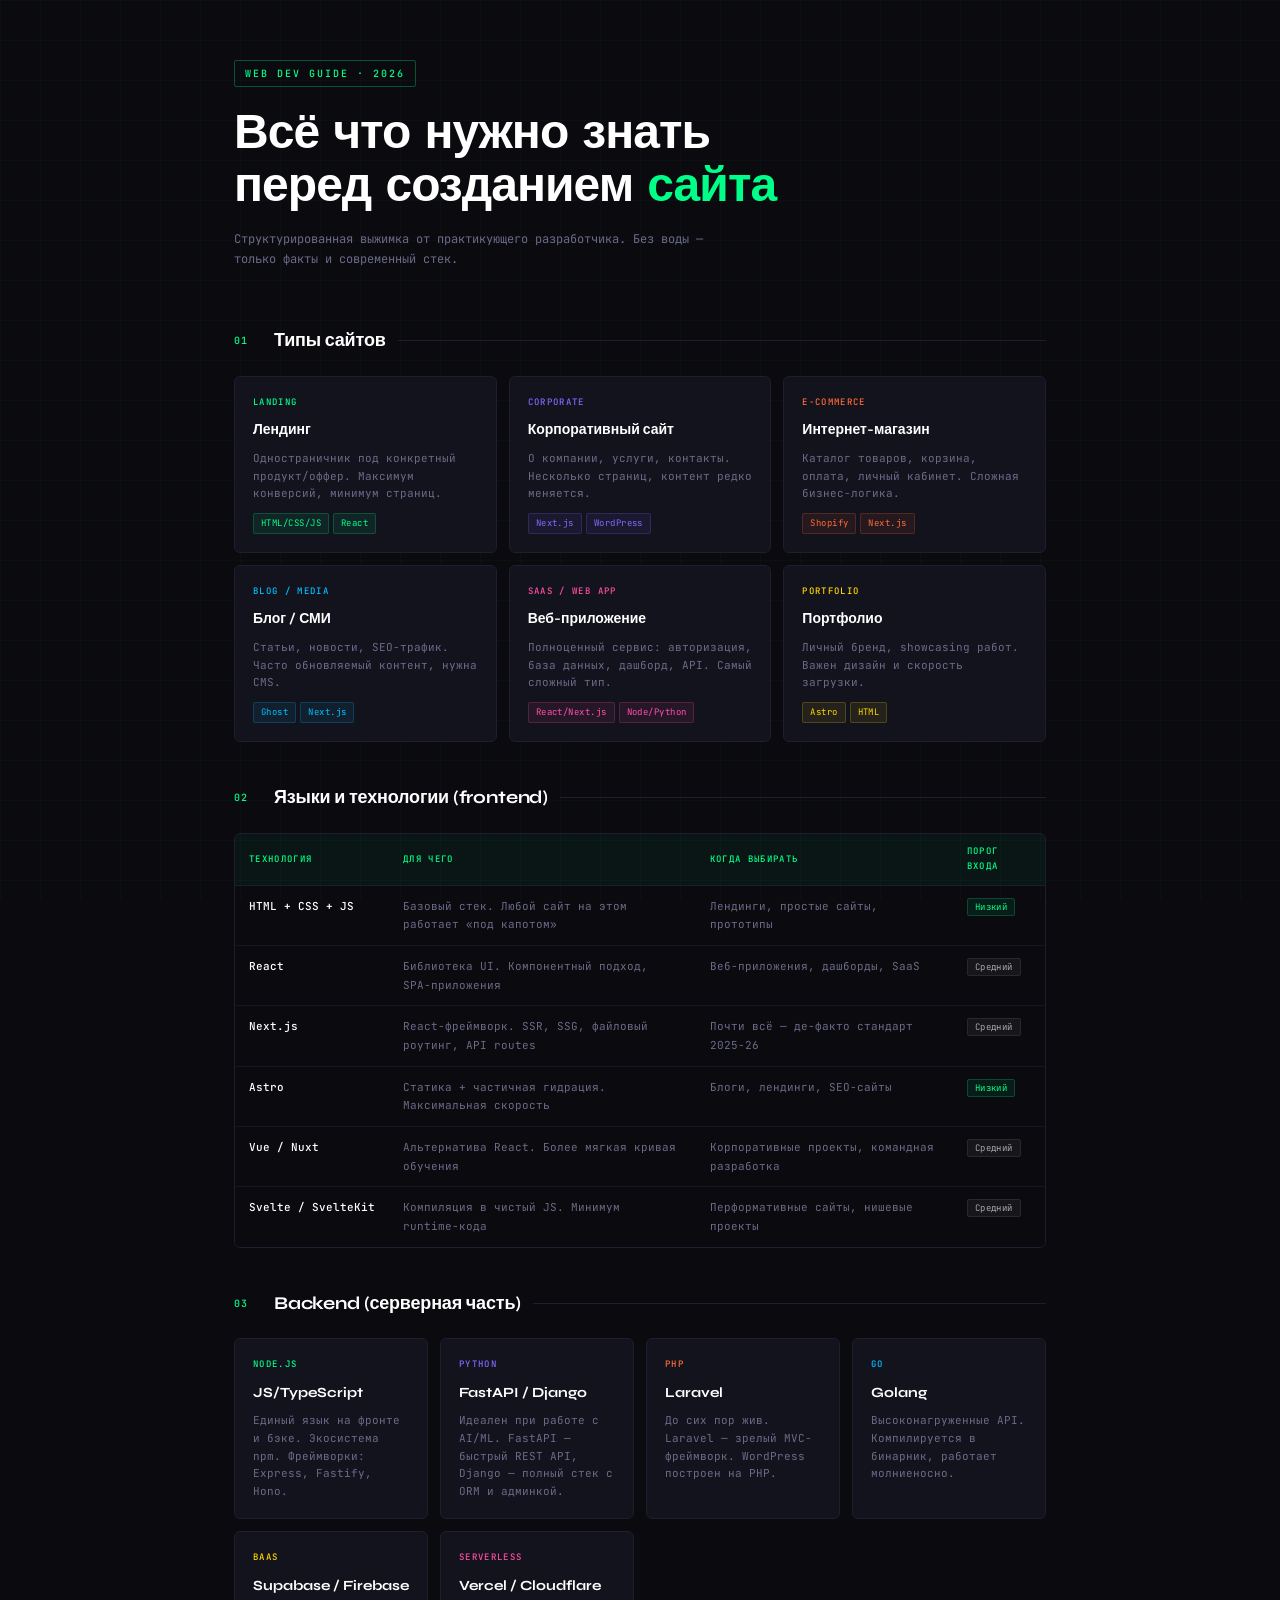
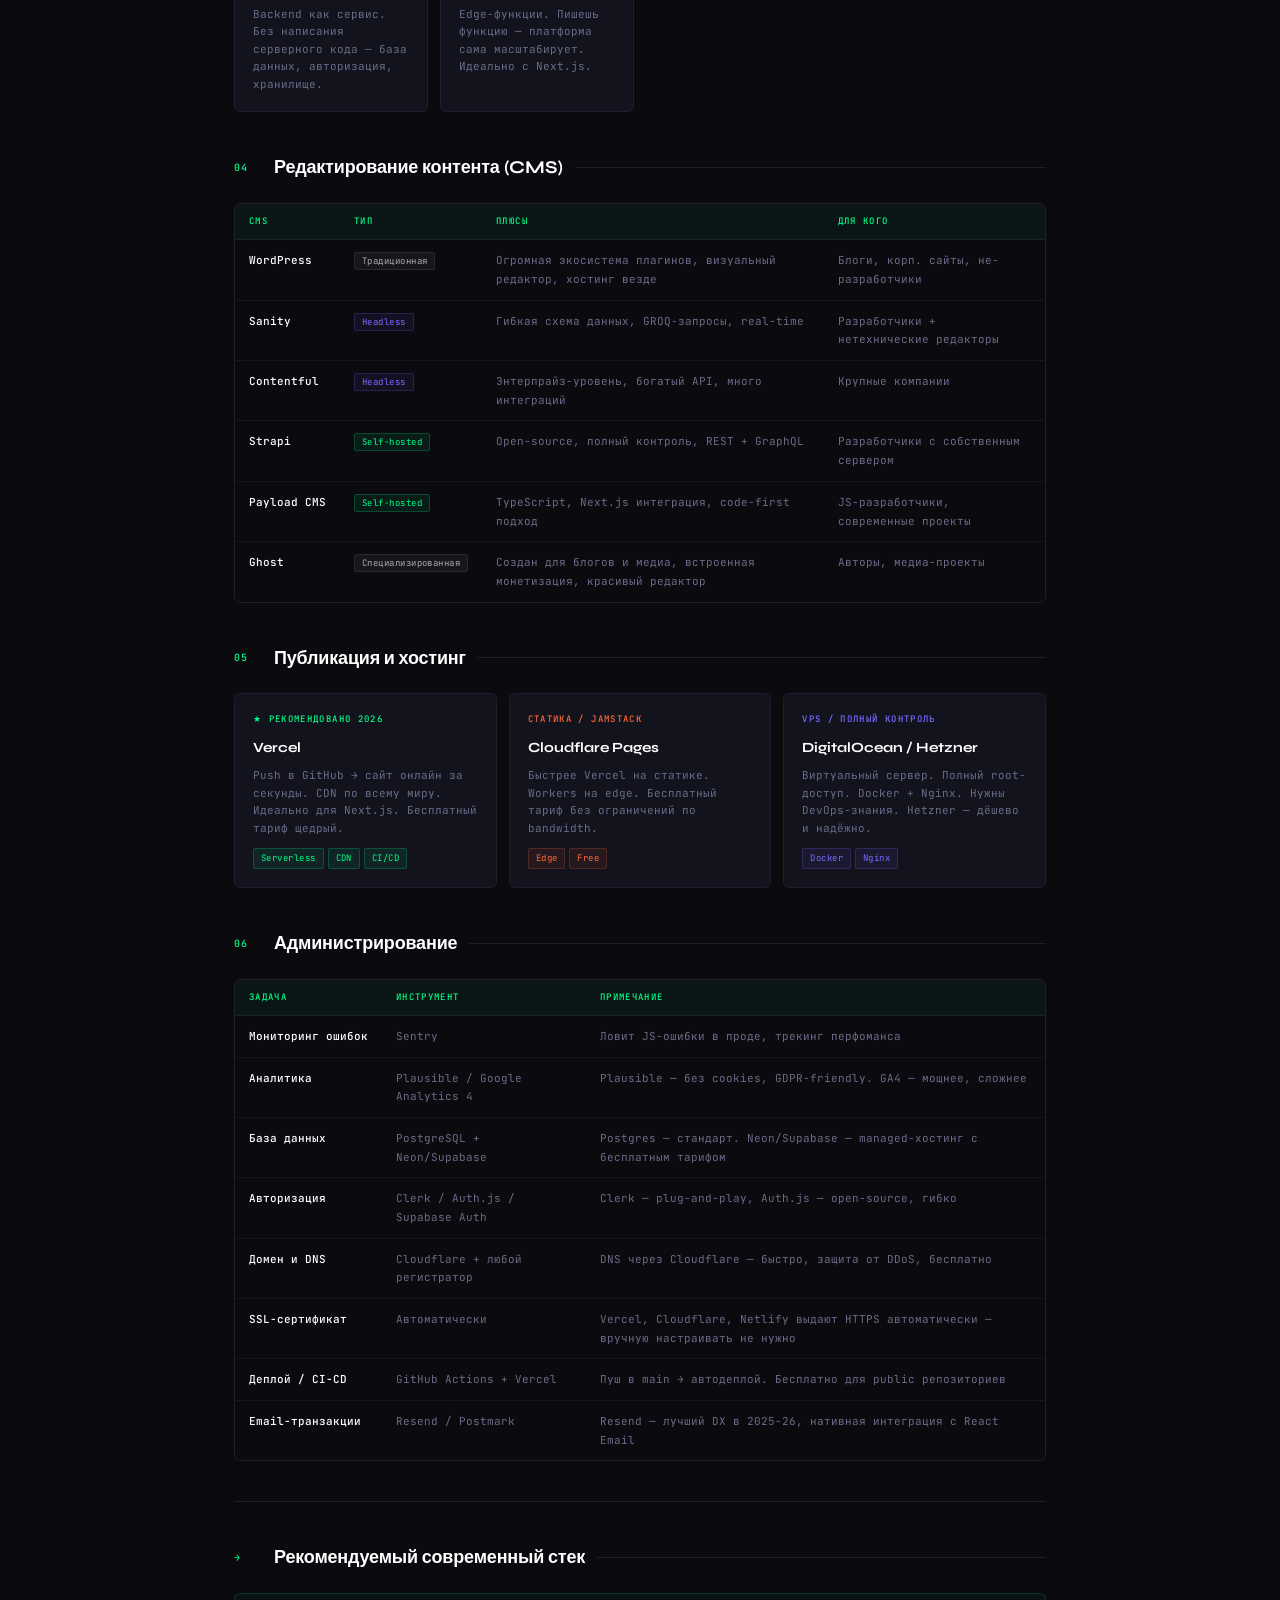
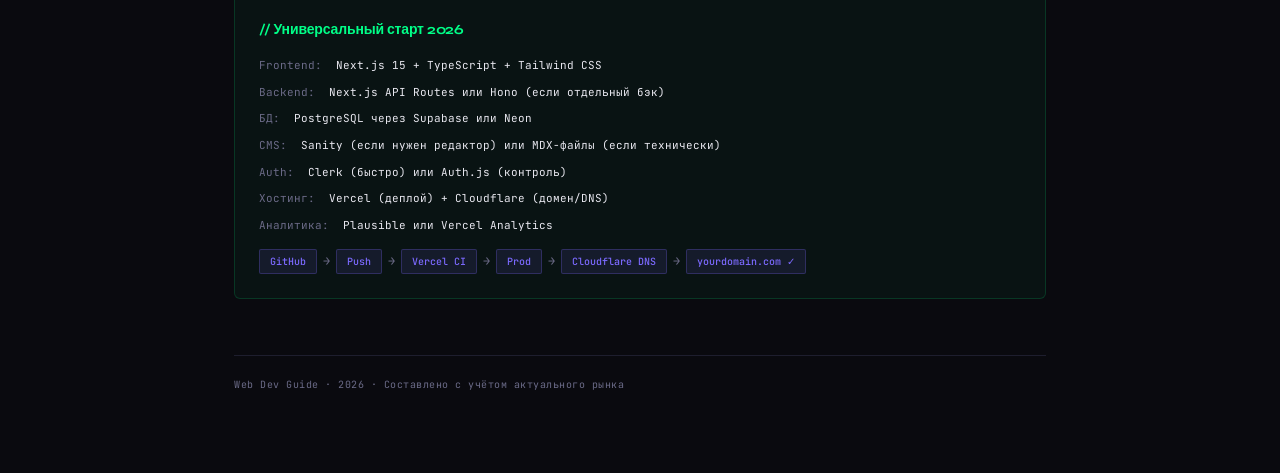
==== commit a5ddccfb: "Rename web-guide.html to index.html" ====
--- a/index.html
+++ b/index.html
@@ -1,509 +1,696 @@
 <!DOCTYPE html>
-<html lang="en">
+<html lang="ru">
 <head>
 <meta charset="UTF-8">
 <meta name="viewport" content="width=device-width, initial-scale=1.0">
-<title>Mariia Eats — Nutrition Coach</title>
-<link rel="preconnect" href="https://fonts.googleapis.com">
-<link href="https://fonts.googleapis.com/css2?family=Cormorant+Garamond:ital,wght@0,300;0,400;0,600;1,300;1,400&family=DM+Sans:wght@300;400;500&display=swap" rel="stylesheet">
+<title>Гайд по веб-разработке 2026</title>
+<link href="https://fonts.googleapis.com/css2?family=Syne:wght@400;600;700;800&family=JetBrains+Mono:wght@300;400;500&display=swap" rel="stylesheet">
 <style>
   :root {
-    --bg:     #1A1816;
-    --bg2:    #222020;
-    --bg3:    #2A2826;
-    --accent: #C8818A;
-    --accent2:#C8818A;
-    --pink:   #C8818A;
-    --text:   #F0EDE8;
-    --muted:  rgba(240,237,232,0.55);
-    --subtle: rgba(240,237,232,0.25);
-    --border: rgba(240,237,232,0.1);
-    --bord2:  rgba(240,237,232,0.18);
-  }
-  *,*::before,*::after{box-sizing:border-box;margin:0;padding:0}
-  html{scroll-behavior:smooth}
-  body{font-family:'DM Sans',sans-serif;background:var(--bg);color:var(--text);font-size:16px;line-height:1.7;overflow-x:hidden}
-  h1,h2,h3,h4{font-family:'Cormorant Garamond',serif;font-weight:400;line-height:1.15;color:var(--text)}
-  .hi{color:var(--accent);font-weight:500}
-
-  /* NAV */
-  nav{position:fixed;top:0;left:0;right:0;z-index:100;display:flex;align-items:center;justify-content:space-between;padding:1.2rem 4rem;background:rgba(26,24,22,0.94);backdrop-filter:blur(16px);border-bottom:1px solid var(--border)}
-  .nav-logo{display:flex;align-items:center;text-decoration:none}
-  .brand-mark{display:block;width:210px;height:52px;overflow:hidden}
-  .brand-mark img{width:100%;height:100%;display:block;object-fit:contain;object-position:center}
-  .nav-links{display:flex;gap:2.2rem;list-style:none}
-  .nav-links a{text-decoration:none;color:var(--muted);font-size:0.8rem;letter-spacing:0.12em;text-transform:uppercase;font-weight:500;transition:color 0.2s}
-  .nav-links a:hover{color:var(--text)}
-  .nav-cta{background:var(--accent)!important;color:#fff!important;padding:0.5rem 1.3rem;border-radius:3px}
-  .nav-cta:hover{background:var(--accent2)!important}
-  .hamburger{display:none;cursor:pointer;flex-direction:column;gap:5px}
-  .hamburger span{display:block;width:24px;height:1.5px;background:var(--text)}
-
-  /* UTILS */
-  .tag{display:inline-flex;align-items:center;gap:0.6rem;font-size:0.72rem;letter-spacing:0.2em;text-transform:uppercase;color:var(--accent);font-weight:500;margin-bottom:1.2rem}
-  .tag::before{content:'';display:block;width:20px;height:1px;background:var(--accent)}
-  .btn{display:inline-block;padding:0.85rem 2rem;font-size:0.8rem;letter-spacing:0.12em;text-transform:uppercase;font-weight:500;text-decoration:none;border-radius:3px;transition:background 0.2s,transform 0.15s,color 0.2s,border-color 0.2s}
-  .btn-solid{background:var(--accent);color:#fff}
-  .btn-solid:hover{background:var(--accent2);transform:translateY(-1px)}
-  .btn-outline{border:1px solid var(--bord2);color:var(--text)}
-  .btn-outline:hover{border-color:var(--accent);color:var(--accent)}
-
-  /* HERO */
-  #home{min-height:100vh;display:grid;grid-template-columns:1fr 1fr;padding-top:72px}
-  .hero-text{display:flex;flex-direction:column;justify-content:center;padding:5rem 3.5rem 5rem 5rem}
-  .hero-title{font-size:clamp(3rem,5vw,5.2rem);font-weight:300;margin-bottom:1.4rem;line-height:1.06}
-  .hero-title em{color:var(--accent);font-style:italic}
-  .hero-sub{font-size:0.97rem;color:var(--muted);max-width:400px;margin-bottom:2.8rem;line-height:1.85;font-weight:300}
-  .hero-actions{display:flex;gap:1rem;align-items:center;flex-wrap:wrap}
-  .hero-stats{display:flex;gap:2.5rem;margin-top:3.5rem;padding-top:2.5rem;border-top:1px solid var(--border)}
-  .stat-n{font-family:'Cormorant Garamond',serif;font-size:2.4rem;font-weight:300}
-  .stat-n span{color:var(--accent)}
-  .stat-l{font-size:0.72rem;color:var(--subtle);letter-spacing:0.1em;text-transform:uppercase;margin-top:2px}
-  .hero-img{position:relative;overflow:hidden;background:linear-gradient(160deg,#C8818A 0%,#A86870 100%)}
-  .hero-img img{width:100%;height:100%;object-fit:cover;object-position:top center;display:block}
-  .hero-img-ph{width:100%;height:100%;display:flex;flex-direction:column;align-items:center;justify-content:center;gap:1rem;color:rgba(255,255,255,0.45);font-size:0.8rem;letter-spacing:0.1em}
-  .hero-badge{position:absolute;bottom:2.5rem;left:-1rem;background:var(--bg2);border:1px solid var(--bord2);padding:1rem 1.4rem;display:flex;align-items:center;gap:1rem;min-width:210px;border-radius:4px}
-  .hero-badge-icon{font-size:1.6rem}
-  .hero-badge-text{font-size:0.72rem;color:var(--muted)}
-  .hero-badge-text strong{display:block;font-family:'Cormorant Garamond',serif;font-size:0.95rem;color:var(--text);font-weight:400}
-
-  /* ABOUT */
-  #about{display:grid;grid-template-columns:1fr 1fr;gap:5rem;align-items:center;padding:7rem 5rem;background:var(--bg2)}
-  .about-photo-wrap{display:flex;justify-content:center}
-  .about-photo-card{width:100%;max-width:400px;border-radius:18px;overflow:hidden;background:linear-gradient(160deg,#D4909A 0%,#B8707A 100%)}
-  .about-photo-header{padding:1.8rem 2rem 1rem}
-  .about-photo-header h2{font-family:'Cormorant Garamond',serif;font-size:2rem;font-weight:400;color:#fff;margin-bottom:0.2rem}
-  .about-photo-header h2 strong{font-weight:700}
-  .about-photo-header p{font-size:0.95rem;color:rgba(255,255,255,0.8)}
-  .about-photo-img{width:100%;min-height:280px;background:rgba(0,0,0,0.15);display:flex;align-items:center;justify-content:center;flex-direction:column;gap:0.6rem;color:rgba(255,255,255,0.4);font-size:0.75rem;letter-spacing:0.1em}
-  .about-photo-img img{width:100%;display:block}
-  .about-text{display:flex;flex-direction:column}
-  .about-body{display:flex;flex-direction:column;gap:1.1rem;font-size:0.95rem;color:var(--muted);font-weight:300;line-height:1.9}
-
-  /* SERVICES */
-  #services{padding:7rem 5rem;background:var(--bg)}
-  .services-grid{display:grid;grid-template-columns:repeat(3,1fr);gap:1px;background:var(--border);margin-top:3rem;border:1px solid var(--border)}
-  .sc{background:var(--bg2);padding:2.8rem 2.2rem;transition:background 0.25s}
-  .sc:hover{background:var(--bg3)}
-  .sc.featured{background:var(--accent)}
-  .sc.featured:hover{background:var(--accent2)}
-  .sc-num{font-family:'Cormorant Garamond',serif;font-size:3rem;color:var(--bord2);font-weight:300;margin-bottom:1.2rem;line-height:1}
-  .sc.featured .sc-num{color:rgba(255,255,255,0.25)}
-  .sc-name{font-family:'Cormorant Garamond',serif;font-size:1.55rem;margin-bottom:0.4rem}
-  .sc-price{font-size:0.75rem;letter-spacing:0.14em;text-transform:uppercase;color:var(--accent);font-weight:500;margin-bottom:1.3rem}
-  .sc.featured .sc-price{color:rgba(255,255,255,0.85)}
-  .sc-desc{font-size:0.87rem;color:var(--muted);font-weight:300;line-height:1.75;margin-bottom:1.8rem}
-  .sc.featured .sc-desc{color:rgba(255,255,255,0.78)}
-  .sc-features{list-style:none;margin-bottom:2rem}
-  .sc-feature{font-size:0.82rem;color:var(--muted);padding:0.55rem 0;border-bottom:1px solid var(--border);display:flex;gap:0.6rem}
-  .sc-feature::before{content:'✓';color:var(--accent);flex-shrink:0}
-  .sc.featured .sc-feature{border-color:rgba(255,255,255,0.2);color:rgba(255,255,255,0.78)}
-  .sc.featured .sc-feature::before{color:#fff}
-  .btn-sc{display:inline-block;padding:0.7rem 1.6rem;font-size:0.78rem;letter-spacing:0.12em;text-transform:uppercase;text-decoration:none;border-radius:3px;font-weight:500;transition:0.2s;border:1px solid var(--bord2);color:var(--text)}
-  .btn-sc:hover{border-color:var(--accent);color:var(--accent)}
-  .sc.featured .btn-sc{border-color:rgba(255,255,255,0.6);color:#fff}
-  .sc.featured .btn-sc:hover{background:rgba(255,255,255,0.15)}
-
-  /* REVIEWS */
-  #reviews{padding:7rem 5rem;background:var(--bg2)}
-  .reviews-grid{display:grid;grid-template-columns:repeat(3,1fr);gap:1.5rem;margin-top:3rem}
-  .rc{background:var(--bg3);padding:2.2rem;border:1px solid var(--border);border-radius:6px}
-  .rc-stars{color:var(--accent);font-size:0.9rem;letter-spacing:3px;margin-bottom:1.2rem}
-  .rc-text{font-family:'Cormorant Garamond',serif;font-size:1.1rem;font-style:italic;line-height:1.7;color:var(--text);margin-bottom:1.8rem;font-weight:300}
-  .rc-author{display:flex;align-items:center;gap:0.9rem}
-  .rc-avatar{width:40px;height:40px;border-radius:50%;background:var(--accent);display:flex;align-items:center;justify-content:center;font-family:'Cormorant Garamond',serif;font-size:1rem;color:#fff;flex-shrink:0}
-  .rc-name{font-size:0.85rem;font-weight:500}
-  .rc-meta{font-size:0.73rem;color:var(--muted)}
-
-  /* FAQ */
-  #faq{padding:7rem 5rem;background:var(--bg)}
-  .faq-layout{display:grid;grid-template-columns:1fr 1.6fr;gap:6rem;align-items:start}
-  .faq-sticky{position:sticky;top:6rem}
-  .faq-item{border-bottom:1px solid var(--border)}
-  .faq-q{display:flex;justify-content:space-between;align-items:center;padding:1.4rem 0;cursor:pointer;font-size:0.93rem;font-weight:500;color:var(--text);gap:1rem;user-select:none;transition:color 0.2s}
-  .faq-q:hover{color:var(--accent)}
-  .faq-icon{width:24px;height:24px;border:1px solid var(--bord2);border-radius:50%;display:flex;align-items:center;justify-content:center;flex-shrink:0;font-size:0.9rem;color:var(--muted);transition:0.3s}
-  .faq-item.open .faq-icon{transform:rotate(45deg);background:var(--accent);border-color:var(--accent);color:#fff}
-  .faq-a{max-height:0;overflow:hidden;transition:max-height 0.4s ease}
-  .faq-a-inner{padding-bottom:1.4rem;font-size:0.87rem;color:var(--muted);font-weight:300;line-height:1.85}
-  .faq-item.open .faq-a{max-height:300px}
-
-  /* RESOURCES */
-  #resources{padding:7rem 5rem;background:var(--bg2)}
-  .res-grid{display:grid;grid-template-columns:repeat(3,1fr);gap:1.5rem;margin-top:3rem}
-  .res-card{background:var(--bg3);border:1px solid var(--border);border-radius:6px;overflow:hidden;transition:border-color 0.25s,transform 0.25s}
-  .res-card:hover{border-color:var(--accent);transform:translateY(-3px)}
-  .res-img{height:180px;display:flex;align-items:center;justify-content:center;font-size:2.5rem}
-  .ri1{background:#2A2020}.ri2{background:#1E2A1E}.ri3{background:#1E1E2A}
-  .res-body{padding:1.6rem}
-  .res-tag{font-size:0.7rem;letter-spacing:0.15em;text-transform:uppercase;color:var(--accent);font-weight:500;margin-bottom:0.5rem}
-  .res-title{font-family:'Cormorant Garamond',serif;font-size:1.2rem;margin-bottom:0.5rem}
-  .res-desc{font-size:0.82rem;color:var(--muted);font-weight:300;line-height:1.65;margin-bottom:1.2rem}
-  .res-link{font-size:0.78rem;letter-spacing:0.1em;text-transform:uppercase;color:var(--accent);text-decoration:none;font-weight:500;border-bottom:1px solid var(--accent);padding-bottom:1px}
-
-  /* CONTACT */
-  #contact{display:grid;grid-template-columns:1fr 1fr}
-  .contact-l{padding:7rem 4rem 7rem 5rem;background:var(--bg3)}
-  .contact-r{padding:7rem 5rem 7rem 4rem;background:var(--bg2)}
-  .ci-list{display:flex;flex-direction:column;gap:1.4rem;margin-top:2.5rem}
-  .ci{display:flex;align-items:flex-start;gap:1rem}
-  .ci-icon{font-size:1.1rem;flex-shrink:0;margin-top:2px}
-  .ci-label{font-size:0.68rem;letter-spacing:0.15em;text-transform:uppercase;color:var(--subtle);margin-bottom:0.2rem}
-  .ci-val{font-size:0.88rem;color:var(--text)}
-  .ci-val a{color:var(--accent);text-decoration:none}
-  .ci-val a:hover{text-decoration:underline}
-  .form-g{margin-bottom:1.3rem}
-  .form-g label{display:block;font-size:0.7rem;letter-spacing:0.15em;text-transform:uppercase;color:var(--muted);margin-bottom:0.45rem;font-weight:500}
-  .form-g input,.form-g select,.form-g textarea{width:100%;padding:0.85rem 1rem;border:1px solid var(--bord2);border-radius:3px;background:var(--bg3);font-family:'DM Sans',sans-serif;font-size:0.88rem;color:var(--text);font-weight:300;outline:none;transition:border-color 0.2s}
-  .form-g input:focus,.form-g select:focus,.form-g textarea:focus{border-color:var(--accent)}
-  .form-g select option{background:var(--bg3)}
-  .form-g textarea{resize:vertical;min-height:110px}
-  .form-row{display:grid;grid-template-columns:1fr 1fr;gap:1rem}
-  .btn-submit{width:100%;padding:1rem;background:var(--accent);color:#fff;border:none;border-radius:3px;font-family:'DM Sans',sans-serif;font-size:0.82rem;letter-spacing:0.15em;text-transform:uppercase;font-weight:500;cursor:pointer;transition:background 0.2s,transform 0.15s}
-  .btn-submit:hover{background:var(--accent2);transform:translateY(-1px)}
-
-  /* FOOTER */
-  footer{background:var(--bg);border-top:1px solid var(--border);padding:2rem 5rem;display:flex;justify-content:space-between;align-items:center;font-size:0.78rem;color:var(--subtle)}
-  .foot-logo{display:flex;align-items:center}
-  .brand-mark.footer-mark{width:220px;height:56px}
-  .foot-links{display:flex;gap:2rem}
-  .foot-links a{color:var(--subtle);text-decoration:none;font-size:0.73rem;letter-spacing:0.1em;text-transform:uppercase;transition:color 0.2s}
-  .foot-links a:hover{color:var(--accent)}
-
-  /* ANIMATIONS */
-  @keyframes fadeUp{from{opacity:0;transform:translateY(22px)}to{opacity:1;transform:translateY(0)}}
-  .hero-text>*{animation:fadeUp 0.7s ease both}
-  .hero-text>*:nth-child(1){animation-delay:0.1s}
-  .hero-text>*:nth-child(2){animation-delay:0.2s}
-  .hero-text>*:nth-child(3){animation-delay:0.32s}
-  .hero-text>*:nth-child(4){animation-delay:0.44s}
-  .hero-text>*:nth-child(5){animation-delay:0.56s}
-
-  /* MOBILE */
-  @media(max-width:900px){
-    nav{padding:1.1rem 1.5rem}
-    .nav-links{display:none;flex-direction:column;position:absolute;top:100%;left:0;right:0;background:var(--bg);border-bottom:1px solid var(--border);padding:1.5rem;gap:1.2rem}
-    .nav-links.open{display:flex}
-    .hamburger{display:flex}
-    .brand-mark{width:160px;height:40px}
-    .brand-mark.footer-mark{width:180px;height:46px}
-    #home{grid-template-columns:1fr}
-    .hero-img{display:none}
-    .hero-text{padding:3rem 1.5rem}
-    .hero-stats{flex-direction:column;gap:1rem}
-    #about{grid-template-columns:1fr;padding:4rem 1.5rem;gap:2.5rem}
-    #services{padding:5rem 1.5rem}
-    .services-grid{grid-template-columns:1fr}
-    #reviews{padding:5rem 1.5rem}
-    .reviews-grid{grid-template-columns:1fr}
-    #faq{padding:5rem 1.5rem}
-    .faq-layout{grid-template-columns:1fr;gap:2rem}
-    .faq-sticky{position:static}
-    #resources{padding:5rem 1.5rem}
-    .res-grid{grid-template-columns:1fr}
-    #contact{grid-template-columns:1fr}
-    .contact-l,.contact-r{padding:4rem 1.5rem}
-    .form-row{grid-template-columns:1fr}
-    footer{flex-direction:column;gap:1rem;text-align:center;padding:2rem 1.5rem}
+    --bg: #0a0a0f;
+    --surface: #111118;
+    --border: #1e1e2e;
+    --accent: #00ff88;
+    --accent2: #7c6aff;
+    --accent3: #ff6b35;
+    --text: #e8e8f0;
+    --muted: #6b6b88;
+    --card: #13131e;
+  }
+
+  * { margin: 0; padding: 0; box-sizing: border-box; }
+
+  body {
+    background: var(--bg);
+    color: var(--text);
+    font-family: 'JetBrains Mono', monospace;
+    font-size: 13px;
+    line-height: 1.7;
+    min-height: 100vh;
+  }
+
+  /* Grid background */
+  body::before {
+    content: '';
+    position: fixed;
+    inset: 0;
+    background-image:
+      linear-gradient(rgba(0,255,136,0.03) 1px, transparent 1px),
+      linear-gradient(90deg, rgba(0,255,136,0.03) 1px, transparent 1px);
+    background-size: 40px 40px;
+    pointer-events: none;
+    z-index: 0;
+  }
+
+  .wrap {
+    position: relative;
+    z-index: 1;
+    max-width: 860px;
+    margin: 0 auto;
+    padding: 60px 24px 80px;
+  }
+
+  /* Header */
+  .header {
+    margin-bottom: 56px;
+  }
+
+  .tag {
+    display: inline-block;
+    font-size: 10px;
+    font-weight: 500;
+    letter-spacing: 0.2em;
+    text-transform: uppercase;
+    color: var(--accent);
+    border: 1px solid rgba(0,255,136,0.3);
+    padding: 4px 10px;
+    border-radius: 2px;
+    margin-bottom: 20px;
+  }
+
+  h1 {
+    font-family: 'Syne', sans-serif;
+    font-size: clamp(28px, 5vw, 48px);
+    font-weight: 800;
+    line-height: 1.1;
+    letter-spacing: -0.02em;
+    color: #fff;
+    margin-bottom: 16px;
+  }
+
+  h1 span { color: var(--accent); }
+
+  .subtitle {
+    color: var(--muted);
+    font-size: 12px;
+    max-width: 500px;
+  }
+
+  /* Section */
+  .section {
+    margin-bottom: 40px;
+  }
+
+  .section-header {
+    display: flex;
+    align-items: center;
+    gap: 12px;
+    margin-bottom: 20px;
+  }
+
+  .section-num {
+    font-size: 10px;
+    color: var(--accent);
+    font-weight: 500;
+    letter-spacing: 0.1em;
+    min-width: 28px;
+  }
+
+  h2 {
+    font-family: 'Syne', sans-serif;
+    font-size: 18px;
+    font-weight: 700;
+    color: #fff;
+    letter-spacing: -0.01em;
+  }
+
+  .line {
+    flex: 1;
+    height: 1px;
+    background: var(--border);
+  }
+
+  /* Cards grid */
+  .grid {
+    display: grid;
+    grid-template-columns: repeat(auto-fill, minmax(240px, 1fr));
+    gap: 12px;
+  }
+
+  .grid-3 {
+    grid-template-columns: repeat(auto-fill, minmax(180px, 1fr));
+  }
+
+  .card {
+    background: var(--card);
+    border: 1px solid var(--border);
+    border-radius: 6px;
+    padding: 18px;
+    transition: border-color 0.2s, transform 0.2s;
+    position: relative;
+    overflow: hidden;
+  }
+
+  .card::before {
+    content: '';
+    position: absolute;
+    top: 0; left: 0; right: 0;
+    height: 2px;
+    background: var(--card-accent, var(--accent));
+    opacity: 0;
+    transition: opacity 0.2s;
+  }
+
+  .card:hover {
+    border-color: rgba(0,255,136,0.2);
+    transform: translateY(-1px);
+  }
+
+  .card:hover::before { opacity: 1; }
+
+  .card-label {
+    font-size: 9px;
+    letter-spacing: 0.15em;
+    text-transform: uppercase;
+    color: var(--card-accent, var(--accent));
+    margin-bottom: 8px;
+    font-weight: 500;
+  }
+
+  .card-title {
+    font-family: 'Syne', sans-serif;
+    font-size: 14px;
+    font-weight: 700;
+    color: #fff;
+    margin-bottom: 8px;
+  }
+
+  .card-desc {
+    font-size: 11px;
+    color: var(--muted);
+    line-height: 1.6;
+  }
+
+  .card-tags {
+    display: flex;
+    flex-wrap: wrap;
+    gap: 4px;
+    margin-top: 10px;
+  }
+
+  .pill {
+    font-size: 9px;
+    padding: 2px 7px;
+    border-radius: 2px;
+    background: rgba(255,255,255,0.05);
+    color: #aaa;
+    border: 1px solid rgba(255,255,255,0.08);
+    letter-spacing: 0.05em;
+  }
+
+  .pill.green { background: rgba(0,255,136,0.08); color: var(--accent); border-color: rgba(0,255,136,0.2); }
+  .pill.purple { background: rgba(124,106,255,0.08); color: var(--accent2); border-color: rgba(124,106,255,0.2); }
+  .pill.orange { background: rgba(255,107,53,0.08); color: var(--accent3); border-color: rgba(255,107,53,0.2); }
+
+  /* Table */
+  .table-wrap {
+    border: 1px solid var(--border);
+    border-radius: 6px;
+    overflow: hidden;
+  }
+
+  table {
+    width: 100%;
+    border-collapse: collapse;
+  }
+
+  thead th {
+    background: rgba(0,255,136,0.05);
+    font-size: 9px;
+    letter-spacing: 0.15em;
+    text-transform: uppercase;
+    color: var(--accent);
+    padding: 10px 14px;
+    text-align: left;
+    font-weight: 500;
+    border-bottom: 1px solid var(--border);
+  }
+
+  tbody td {
+    padding: 11px 14px;
+    font-size: 11px;
+    color: var(--muted);
+    border-bottom: 1px solid rgba(30,30,46,0.6);
+    vertical-align: top;
+  }
+
+  tbody tr:last-child td { border-bottom: none; }
+  tbody tr:hover td { background: rgba(255,255,255,0.02); color: var(--text); }
+
+  td:first-child {
+    color: #fff;
+    font-weight: 500;
+    font-size: 11px;
+    white-space: nowrap;
+  }
+
+  /* Recommendation block */
+  .rec-block {
+    background: rgba(0,255,136,0.04);
+    border: 1px solid rgba(0,255,136,0.15);
+    border-radius: 6px;
+    padding: 24px;
+  }
+
+  .rec-block h3 {
+    font-family: 'Syne', sans-serif;
+    font-size: 14px;
+    font-weight: 700;
+    color: var(--accent);
+    margin-bottom: 14px;
+    letter-spacing: -0.01em;
+  }
+
+  .rec-row {
+    display: grid;
+    grid-template-columns: auto 1fr;
+    gap: 6px 14px;
+    align-items: start;
+    margin-bottom: 8px;
+    font-size: 11px;
+  }
+
+  .rec-key {
+    color: var(--muted);
+    white-space: nowrap;
+  }
+
+  .rec-val { color: var(--text); }
+
+  /* Stack path */
+  .path {
+    display: flex;
+    align-items: center;
+    flex-wrap: wrap;
+    gap: 6px;
+    margin-top: 14px;
+  }
+
+  .path-step {
+    background: rgba(124,106,255,0.1);
+    border: 1px solid rgba(124,106,255,0.25);
+    color: var(--accent2);
+    font-size: 10px;
+    padding: 3px 10px;
+    border-radius: 2px;
+    font-weight: 500;
+  }
+
+  .path-arrow { color: var(--muted); font-size: 12px; }
+
+  /* Divider */
+  .divider {
+    height: 1px;
+    background: var(--border);
+    margin: 40px 0;
+  }
+
+  /* Footer */
+  .footer {
+    margin-top: 56px;
+    padding-top: 20px;
+    border-top: 1px solid var(--border);
+    font-size: 10px;
+    color: var(--muted);
+    letter-spacing: 0.05em;
   }
 </style>
 </head>
 <body>
-
-<!-- NAV -->
-<nav>
-  <a href="#home" class="nav-logo" aria-label="Mariia Eats home">
-    <span class="brand-mark">
-      <img src="content/images/mariiaeats-logo-black2.png" alt="Mariia Eats logo">
-    </span>
-  </a>
-  <ul class="nav-links" id="navLinks">
-    <li><a href="#about">About</a></li>
-    <li><a href="#services">Services</a></li>
-    <li><a href="#reviews">Reviews</a></li>
-    <li><a href="#faq">FAQ</a></li>
-    <li><a href="#resources">Resources</a></li>
-    <li><a href="#contact" class="nav-cta">Book a Call</a></li>
-  </ul>
-  <div class="hamburger" id="hamburger" onclick="toggleNav()">
-    <span></span><span></span><span></span>
-  </div>
-</nav>
-
-<!-- HERO -->
-<section id="home">
-  <div class="hero-text">
-    <div class="tag">Certified Nutrition Coach</div>
-    <h1 class="hero-title">Eat well,<br>feel <em>alive</em>,<br>live fully.</h1>
-    <p class="hero-sub">Personalized nutrition coaching for people who want sustainable habits, real energy, and a body that feels like home — without obsessing over food.</p>
-    <div class="hero-actions">
-      <a href="#contact" class="btn btn-solid">Book a Free Discovery Call</a>
-      <a href="#services" class="btn btn-outline">See Services →</a>
-    </div>
-    <div class="hero-stats">
-      <div><div class="stat-n">200<span>+</span></div><div class="stat-l">Clients Coached</div></div>
-      <div><div class="stat-n">5<span>yr</span></div><div class="stat-l">Experience</div></div>
-      <div><div class="stat-n">98<span>%</span></div><div class="stat-l">Satisfaction</div></div>
-    </div>
-  </div>
-  <div class="hero-img">
-    <!-- <img src="images/mariia-hero.jpg" alt="Mariia"> -->
-    <div class="hero-img-ph">
-      <svg width="44" height="44" fill="none" stroke="currentColor" stroke-width="1" viewBox="0 0 24 24"><circle cx="12" cy="8" r="4"/><path d="M4 20c0-4 3.6-7 8-7s8 3 8 7"/></svg>
-      <span>Add your photo here</span>
-    </div>
-    <div class="hero-badge">
-      <div class="hero-badge-icon">🌿</div>
-      <div class="hero-badge-text"><strong>Holistic approach</strong>Nutrition · Lifestyle · Mindset</div>
-    </div>
-  </div>
-</section>
-
-<!-- ABOUT -->
-<section id="about">
-  <div class="about-photo-wrap">
-    <div class="about-photo-card">
-      <div class="about-photo-header">
-        <h2>Hi, I'm <strong>Mariia</strong></h2>
-        <p>a nutrition coach</p>
-      </div>
-      <div class="about-photo-img">
-        <!-- Replace with: <img src="images/mariia-about.jpg" alt="Mariia"> -->
-        <svg width="40" height="40" fill="none" stroke="currentColor" stroke-width="1" viewBox="0 0 24 24"><circle cx="12" cy="8" r="4"/><path d="M4 20c0-4 3.6-7 8-7s8 3 8 7"/></svg>
-        <span>Add your photo here</span>
-      </div>
-    </div>
-  </div>
-  <div class="about-text">
-    <div class="tag">About Me</div>
-    <div class="about-body">
-      <p>I'm a <span class="hi">nutrition coach</span> who helps people build sustainable habits without guilt or extremes.</p>
-      <p>After pregnancy, I struggled with body changes and pressure to "bounce back." That's when I realized: people <span class="hi">don't need more diets</span> — they need support and real solutions.</p>
-      <p>I trained with Mac-Nutrition Uni (MNU), a leading <span class="hi">evidence-based</span> program, and now work with clients of all backgrounds — from athletes to those managing PCOS or type 2 diabetes.</p>
-      <p>I won't offer quick fixes. I'll help you understand your body, eat with confidence, and build habits that fit <span class="hi">your real life</span>.</p>
-      <p>Ready for a smarter, kinder approach? <span class="hi">Let's go.</span></p>
-    </div>
-    <a href="#contact" class="btn btn-solid" style="margin-top:2.5rem;align-self:flex-start;">Book Now →</a>
-  </div>
-</section>
-
-<!-- SERVICES -->
-<section id="services">
-  <div class="tag">Services</div>
-  <h2 style="font-size:clamp(2rem,3.5vw,3rem);margin-bottom:0.8rem;">Choose your path to transformation</h2>
-  <p style="font-size:0.95rem;color:var(--muted);max-width:500px;font-weight:300;line-height:1.8;">Every program is built around you — your health history, your lifestyle, your goals.</p>
-  <div class="services-grid">
-    <div class="sc">
-      <div class="sc-num">01</div>
-      <div class="sc-name">Discovery Session</div>
-      <div class="sc-price">Free · 30 min</div>
-      <p class="sc-desc">Not sure where to start? Let's talk. A no-pressure call to understand your situation and see if we're a good fit.</p>
-      <ul class="sc-features">
-        <li class="sc-feature">Nutrition assessment</li>
-        <li class="sc-feature">Goal clarity session</li>
-        <li class="sc-feature">Personalized recommendations</li>
-      </ul>
-      <a href="#contact" class="btn-sc">Book Free Call</a>
-    </div>
-    <div class="sc featured">
-      <div class="sc-num">02</div>
-      <div class="sc-name">3-Month Transformation</div>
-      <div class="sc-price">Most Popular · from $450</div>
-      <p class="sc-desc">Deep work on nutrition, habits, and mindset — with weekly 1-on-1 support throughout.</p>
-      <ul class="sc-features">
-        <li class="sc-feature">Personalized meal strategy</li>
-        <li class="sc-feature">Bi-weekly coaching calls</li>
-        <li class="sc-feature">Custom grocery guides</li>
-        <li class="sc-feature">Hormone & energy protocol</li>
-        <li class="sc-feature">Unlimited messaging support</li>
-      </ul>
-      <a href="#contact" class="btn-sc">Get Started</a>
-    </div>
-    <div class="sc">
-      <div class="sc-num">03</div>
-      <div class="sc-name">Single Consultation</div>
-      <div class="sc-price">One-time · $120</div>
-      <p class="sc-desc">A focused 60-min deep-dive into your nutrition. Walk away with an actionable plan you can start today.</p>
-      <ul class="sc-features">
-        <li class="sc-feature">Full nutrition audit</li>
-        <li class="sc-feature">Meal plan framework</li>
-        <li class="sc-feature">Written summary + action steps</li>
-      </ul>
-      <a href="#contact" class="btn-sc">Book Session</a>
-    </div>
-  </div>
-</section>
-
-<!-- REVIEWS -->
-<section id="reviews">
-  <div class="tag">Reviews</div>
-  <h2 style="font-size:clamp(2rem,3.5vw,3rem);margin-bottom:0.8rem;">Real people, real results</h2>
-  <p style="font-size:0.95rem;color:var(--muted);max-width:500px;font-weight:300;line-height:1.8;">Here's what clients say after working together.</p>
-  <div class="reviews-grid">
-    <div class="rc">
-      <div class="rc-stars">★★★★★</div>
-      <p class="rc-text">"I finally stopped obsessing over calories and started actually listening to my body. My energy is back, my bloating is gone, and I feel 10 years younger."</p>
-      <div class="rc-author"><div class="rc-avatar">S</div><div><div class="rc-name">Sarah M.</div><div class="rc-meta">3-Month Program · New York</div></div></div>
-    </div>
-    <div class="rc">
-      <div class="rc-stars">★★★★★</div>
-      <p class="rc-text">"Mariia completely changed how I think about food. She doesn't give you a rigid diet — she gives you understanding. That's priceless."</p>
-      <div class="rc-author"><div class="rc-avatar">L</div><div><div class="rc-name">Laura K.</div><div class="rc-meta">Single Consultation · London</div></div></div>
-    </div>
-    <div class="rc">
-      <div class="rc-stars">★★★★★</div>
-      <p class="rc-text">"After 45, I thought my metabolism was just 'broken'. Mariia showed me it wasn't. Three months in and I've lost 8kg while eating more than before."</p>
-      <div class="rc-author"><div class="rc-avatar">A</div><div><div class="rc-name">Anna P.</div><div class="rc-meta">3-Month Program · Germany</div></div></div>
-    </div>
-  </div>
-</section>
-
-<!-- FAQ -->
-<section id="faq">
-  <div class="faq-layout">
-    <div class="faq-sticky">
-      <div class="tag">FAQ</div>
-      <h2 style="font-size:clamp(1.8rem,3vw,2.8rem);margin-bottom:1rem;">Questions?<br>I've got answers.</h2>
-      <p style="font-size:0.9rem;color:var(--muted);font-weight:300;line-height:1.8;margin-bottom:2rem;">Still on the fence? Here are the most common questions I get before we start.</p>
-      <a href="#contact" class="btn btn-solid">Still have questions?</a>
-    </div>
-    <div>
-      <div class="faq-item">
-        <div class="faq-q" onclick="toggleFaq(this)">Do I need to follow a strict meal plan?<div class="faq-icon">+</div></div>
-        <div class="faq-a"><div class="faq-a-inner">No. I don't believe in rigid meal plans. Instead, we build a flexible framework that fits your real life — including social dinners, travel, and the occasional glass of wine.</div></div>
-      </div>
-      <div class="faq-item">
-        <div class="faq-q" onclick="toggleFaq(this)">I'm over 45 — is nutrition coaching still effective?<div class="faq-icon">+</div></div>
-        <div class="faq-a"><div class="faq-a-inner">Absolutely — this is exactly when nutrition becomes most powerful. Hormonal shifts, metabolism changes, and energy fluctuations after 40 can all be addressed with the right strategy. My programs are specifically designed for this life stage.</div></div>
-      </div>
-      <div class="faq-item">
-        <div class="faq-q" onclick="toggleFaq(this)">How does online coaching work?<div class="faq-icon">+</div></div>
-        <div class="faq-a"><div class="faq-a-inner">Everything is done via video calls (Zoom or Google Meet) and a messaging platform. You get access to a private client portal where all your materials, check-ins, and progress tracking live. Timezone differences are no problem — I work with clients worldwide.</div></div>
-      </div>
-      <div class="faq-item">
-        <div class="faq-q" onclick="toggleFaq(this)">How quickly will I see results?<div class="faq-icon">+</div></div>
-        <div class="faq-a"><div class="faq-a-inner">Most clients notice improvements in energy and digestion within the first 2–3 weeks. Visible body changes typically follow within 6–8 weeks. The 3-month program is designed to create lasting results — not quick fixes that fade.</div></div>
-      </div>
-      <div class="faq-item">
-        <div class="faq-q" onclick="toggleFaq(this)">What if I have dietary restrictions or health conditions?<div class="faq-icon">+</div></div>
-        <div class="faq-a"><div class="faq-a-inner">I always take your full health history into account. Whether you're gluten-free, vegetarian, have thyroid issues, or anything else — your plan is customized to your unique situation. I always recommend working alongside your doctor for medical conditions.</div></div>
-      </div>
-      <div class="faq-item">
-        <div class="faq-q" onclick="toggleFaq(this)">What's the investment for the 3-month program?<div class="faq-icon">+</div></div>
-        <div class="faq-a"><div class="faq-a-inner">The 3-month program starts from $450, depending on your goals and the level of support needed. Payment plans are available. The best way to get an accurate quote is to book a free discovery call — no obligation, just a conversation.</div></div>
-      </div>
-    </div>
-  </div>
-</section>
-
-<!-- RESOURCES -->
-<section id="resources">
-  <div class="tag">Resources</div>
-  <h2 style="font-size:clamp(2rem,3.5vw,3rem);margin-bottom:0.8rem;">Free guides to get you started</h2>
-  <p style="font-size:0.95rem;color:var(--muted);max-width:500px;font-weight:300;line-height:1.8;">Download these free resources and take your first step toward better health today.</p>
-  <div class="res-grid">
-    <div class="res-card">
-      <div class="res-img ri1">🥗</div>
-      <div class="res-body">
-        <div class="res-tag">Free Guide</div>
-        <h3 class="res-title">The Hormone-Friendly Plate</h3>
-        <p class="res-desc">A simple visual framework for building meals that support hormonal balance — no counting required.</p>
-        <a href="#" class="res-link">Download PDF →</a>
-      </div>
-    </div>
-    <div class="res-card">
-      <div class="res-img ri2">💧</div>
-      <div class="res-body">
-        <div class="res-tag">Checklist</div>
-        <h3 class="res-title">7-Day Energy Reset</h3>
-        <p class="res-desc">A week-by-week protocol to reduce brain fog, fatigue, and afternoon crashes — starting with food.</p>
-        <a href="#" class="res-link">Download Checklist →</a>
-      </div>
-    </div>
-    <div class="res-card">
-      <div class="res-img ri3">📖</div>
-      <div class="res-body">
-        <div class="res-tag">Mini Course</div>
-        <h3 class="res-title">Metabolism After 40</h3>
-        <p class="res-desc">A free 3-part email series busting myths about metabolism and showing what actually works after 40.</p>
-        <a href="#" class="res-link">Get Free Access →</a>
-      </div>
-    </div>
-  </div>
-</section>
-
-<!-- CONTACT -->
-<section id="contact">
-  <div class="contact-l">
-    <div class="tag">Let's Connect</div>
-    <h2 style="font-size:clamp(1.8rem,3vw,2.8rem);margin-bottom:1rem;">Ready to start<br>your journey?</h2>
-    <p style="font-size:0.92rem;color:var(--muted);font-weight:300;line-height:1.85;max-width:380px;">Book a free 30-minute discovery call. No pitch, no pressure — just an honest conversation about your goals.</p>
-    <div class="ci-list">
-      <div class="ci"><div class="ci-icon">📧</div><div><div class="ci-label">Email</div><div class="ci-val"><a href="mailto:hello@mariiaeats.com">hello@mariiaeats.com</a></div></div></div>
-      <div class="ci"><div class="ci-icon">📱</div><div><div class="ci-label">Instagram</div><div class="ci-val"><a href="https://instagram.com/mariiaeats" target="_blank">@mariiaeats</a></div></div></div>
-      <div class="ci"><div class="ci-icon">🌍</div><div><div class="ci-label">Working with clients</div><div class="ci-val">Worldwide · Online only</div></div></div>
-    </div>
-  </div>
-  <div class="contact-r">
-    <div class="tag">Send a Message</div>
-    <h2 style="font-size:1.8rem;margin-bottom:2rem;">Get in touch</h2>
-    <div class="form-g form-row">
-      <div><label>First Name</label><input type="text" placeholder="Anna"></div>
-      <div><label>Last Name</label><input type="text" placeholder="Smith"></div>
-    </div>
-    <div class="form-g"><label>Email</label><input type="email" placeholder="anna@email.com"></div>
-    <div class="form-g">
-      <label>I'm interested in</label>
-      <select>
-        <option>Free Discovery Call</option>
-        <option>3-Month Transformation Program</option>
-        <option>Single Consultation</option>
-        <option>Resources & Free Content</option>
-        <option>Other</option>
-      </select>
-    </div>
-    <div class="form-g"><label>Tell me about your goals</label><textarea placeholder="What's your main challenge right now? What would you love to achieve?"></textarea></div>
-    <button class="btn-submit">Send Message →</button>
-  </div>
-</section>
-
-<!-- FOOTER -->
-<footer>
-  <div class="foot-logo">
-    <span class="brand-mark footer-mark">
-      <img src="content/images/mariiaeats-logo-black2.png" alt="Mariia Eats logo">
-    </span>
-  </div>
-  <div>© 2025 Mariia Eats. All rights reserved.</div>
-  <div class="foot-links">
-    <a href="#about">About</a>
-    <a href="#services">Services</a>
-    <a href="#contact">Contact</a>
-  </div>
-</footer>
-
-<script>
-  function toggleNav(){document.getElementById('navLinks').classList.toggle('open')}
-  document.querySelectorAll('.nav-links a').forEach(a=>{
-    a.addEventListener('click',()=>document.getElementById('navLinks').classList.remove('open'))
-  });
-  function toggleFaq(el){
-    const item=el.parentElement,isOpen=item.classList.contains('open');
-    document.querySelectorAll('.faq-item').forEach(i=>i.classList.remove('open'));
-    if(!isOpen)item.classList.add('open');
-  }
-  const secs=document.querySelectorAll('section[id]');
-  window.addEventListener('scroll',()=>{
-    let cur='';
-    secs.forEach(s=>{if(window.scrollY>=s.offsetTop-120)cur=s.id});
-    document.querySelectorAll('.nav-links a').forEach(a=>{
-      a.style.color='';
-      if(a.getAttribute('href')==='#'+cur)a.style.color='var(--accent)';
-    });
-  });
-  document.querySelector('.btn-submit').addEventListener('click',()=>{
-    alert('Message sent! Mariia will get back to you within 24 hours. 💌\n\n(Connect Formspree.io to make this actually send emails — it\'s free.)');
-  });
-</script>
+<div class="wrap">
+
+  <!-- Header -->
+  <div class="header">
+    <div class="tag">Web Dev Guide · 2026</div>
+    <h1>Всё что нужно знать<br>перед созданием <span>сайта</span></h1>
+    <p class="subtitle">Структурированная выжимка от практикующего разработчика. Без воды — только факты и современный стек.</p>
+  </div>
+
+  <!-- 1. Типы сайтов -->
+  <div class="section">
+    <div class="section-header">
+      <span class="section-num">01</span>
+      <h2>Типы сайтов</h2>
+      <div class="line"></div>
+    </div>
+    <div class="grid">
+      <div class="card" style="--card-accent: #00ff88;">
+        <div class="card-label">Landing</div>
+        <div class="card-title">Лендинг</div>
+        <div class="card-desc">Одностраничник под конкретный продукт/оффер. Максимум конверсий, минимум страниц.</div>
+        <div class="card-tags">
+          <span class="pill green">HTML/CSS/JS</span>
+          <span class="pill green">React</span>
+        </div>
+      </div>
+      <div class="card" style="--card-accent: #7c6aff;">
+        <div class="card-label">Corporate</div>
+        <div class="card-title">Корпоративный сайт</div>
+        <div class="card-desc">О компании, услуги, контакты. Несколько страниц, контент редко меняется.</div>
+        <div class="card-tags">
+          <span class="pill purple">Next.js</span>
+          <span class="pill purple">WordPress</span>
+        </div>
+      </div>
+      <div class="card" style="--card-accent: #ff6b35;">
+        <div class="card-label">E-commerce</div>
+        <div class="card-title">Интернет-магазин</div>
+        <div class="card-desc">Каталог товаров, корзина, оплата, личный кабинет. Сложная бизнес-логика.</div>
+        <div class="card-tags">
+          <span class="pill orange">Shopify</span>
+          <span class="pill orange">Next.js</span>
+        </div>
+      </div>
+      <div class="card" style="--card-accent: #00bfff;">
+        <div class="card-label">Blog / Media</div>
+        <div class="card-title">Блог / СМИ</div>
+        <div class="card-desc">Статьи, новости, SEO-трафик. Часто обновляемый контент, нужна CMS.</div>
+        <div class="card-tags">
+          <span class="pill" style="color:#00bfff;background:rgba(0,191,255,0.08);border-color:rgba(0,191,255,0.2)">Ghost</span>
+          <span class="pill" style="color:#00bfff;background:rgba(0,191,255,0.08);border-color:rgba(0,191,255,0.2)">Next.js</span>
+        </div>
+      </div>
+      <div class="card" style="--card-accent: #ff4fa3;">
+        <div class="card-label">SaaS / Web App</div>
+        <div class="card-title">Веб-приложение</div>
+        <div class="card-desc">Полноценный сервис: авторизация, база данных, дашборд, API. Самый сложный тип.</div>
+        <div class="card-tags">
+          <span class="pill" style="color:#ff4fa3;background:rgba(255,79,163,0.08);border-color:rgba(255,79,163,0.2)">React/Next.js</span>
+          <span class="pill" style="color:#ff4fa3;background:rgba(255,79,163,0.08);border-color:rgba(255,79,163,0.2)">Node/Python</span>
+        </div>
+      </div>
+      <div class="card" style="--card-accent: #ffd700;">
+        <div class="card-label">Portfolio</div>
+        <div class="card-title">Портфолио</div>
+        <div class="card-desc">Личный бренд, showcasing работ. Важен дизайн и скорость загрузки.</div>
+        <div class="card-tags">
+          <span class="pill" style="color:#ffd700;background:rgba(255,215,0,0.08);border-color:rgba(255,215,0,0.2)">Astro</span>
+          <span class="pill" style="color:#ffd700;background:rgba(255,215,0,0.08);border-color:rgba(255,215,0,0.2)">HTML</span>
+        </div>
+      </div>
+    </div>
+  </div>
+
+  <!-- 2. Языки и технологии -->
+  <div class="section">
+    <div class="section-header">
+      <span class="section-num">02</span>
+      <h2>Языки и технологии (frontend)</h2>
+      <div class="line"></div>
+    </div>
+    <div class="table-wrap">
+      <table>
+        <thead>
+          <tr>
+            <th>Технология</th>
+            <th>Для чего</th>
+            <th>Когда выбирать</th>
+            <th>Порог входа</th>
+          </tr>
+        </thead>
+        <tbody>
+          <tr>
+            <td>HTML + CSS + JS</td>
+            <td>Базовый стек. Любой сайт на этом работает «под капотом»</td>
+            <td>Лендинги, простые сайты, прототипы</td>
+            <td><span class="pill green">Низкий</span></td>
+          </tr>
+          <tr>
+            <td>React</td>
+            <td>Библиотека UI. Компонентный подход, SPA-приложения</td>
+            <td>Веб-приложения, дашборды, SaaS</td>
+            <td><span class="pill">Средний</span></td>
+          </tr>
+          <tr>
+            <td>Next.js</td>
+            <td>React-фреймворк. SSR, SSG, файловый роутинг, API routes</td>
+            <td>Почти всё — де-факто стандарт 2025-26</td>
+            <td><span class="pill">Средний</span></td>
+          </tr>
+          <tr>
+            <td>Astro</td>
+            <td>Статика + частичная гидрация. Максимальная скорость</td>
+            <td>Блоги, лендинги, SEO-сайты</td>
+            <td><span class="pill green">Низкий</span></td>
+          </tr>
+          <tr>
+            <td>Vue / Nuxt</td>
+            <td>Альтернатива React. Более мягкая кривая обучения</td>
+            <td>Корпоративные проекты, командная разработка</td>
+            <td><span class="pill">Средний</span></td>
+          </tr>
+          <tr>
+            <td>Svelte / SvelteKit</td>
+            <td>Компиляция в чистый JS. Минимум runtime-кода</td>
+            <td>Перформативные сайты, нишевые проекты</td>
+            <td><span class="pill">Средний</span></td>
+          </tr>
+        </tbody>
+      </table>
+    </div>
+  </div>
+
+  <!-- 3. Backend -->
+  <div class="section">
+    <div class="section-header">
+      <span class="section-num">03</span>
+      <h2>Backend (серверная часть)</h2>
+      <div class="line"></div>
+    </div>
+    <div class="grid grid-3">
+      <div class="card" style="--card-accent:#00ff88;">
+        <div class="card-label">Node.js</div>
+        <div class="card-title">JS/TypeScript</div>
+        <div class="card-desc">Единый язык на фронте и бэке. Экосистема npm. Фреймворки: Express, Fastify, Hono.</div>
+      </div>
+      <div class="card" style="--card-accent:#7c6aff;">
+        <div class="card-label">Python</div>
+        <div class="card-title">FastAPI / Django</div>
+        <div class="card-desc">Идеален при работе с AI/ML. FastAPI — быстрый REST API, Django — полный стек с ORM и админкой.</div>
+      </div>
+      <div class="card" style="--card-accent:#ff6b35;">
+        <div class="card-label">PHP</div>
+        <div class="card-title">Laravel</div>
+        <div class="card-desc">До сих пор жив. Laravel — зрелый MVC-фреймворк. WordPress построен на PHP.</div>
+      </div>
+      <div class="card" style="--card-accent:#00bfff;">
+        <div class="card-label">Go</div>
+        <div class="card-title">Golang</div>
+        <div class="card-desc">Высоконагруженные API. Компилируется в бинарник, работает молниеносно.</div>
+      </div>
+      <div class="card" style="--card-accent:#ffd700;">
+        <div class="card-label">BaaS</div>
+        <div class="card-title">Supabase / Firebase</div>
+        <div class="card-desc">Backend как сервис. Без написания серверного кода — база данных, авторизация, хранилище.</div>
+      </div>
+      <div class="card" style="--card-accent:#ff4fa3;">
+        <div class="card-label">Serverless</div>
+        <div class="card-title">Vercel / Cloudflare</div>
+        <div class="card-desc">Edge-функции. Пишешь функцию — платформа сама масштабирует. Идеально с Next.js.</div>
+      </div>
+    </div>
+  </div>
+
+  <!-- 4. CMS / Редактирование -->
+  <div class="section">
+    <div class="section-header">
+      <span class="section-num">04</span>
+      <h2>Редактирование контента (CMS)</h2>
+      <div class="line"></div>
+    </div>
+    <div class="table-wrap">
+      <table>
+        <thead>
+          <tr>
+            <th>CMS</th>
+            <th>Тип</th>
+            <th>Плюсы</th>
+            <th>Для кого</th>
+          </tr>
+        </thead>
+        <tbody>
+          <tr>
+            <td>WordPress</td>
+            <td><span class="pill">Традиционная</span></td>
+            <td>Огромная экосистема плагинов, визуальный редактор, хостинг везде</td>
+            <td>Блоги, корп. сайты, не-разработчики</td>
+          </tr>
+          <tr>
+            <td>Sanity</td>
+            <td><span class="pill purple">Headless</span></td>
+            <td>Гибкая схема данных, GROQ-запросы, real-time</td>
+            <td>Разработчики + нетехнические редакторы</td>
+          </tr>
+          <tr>
+            <td>Contentful</td>
+            <td><span class="pill purple">Headless</span></td>
+            <td>Энтерпрайз-уровень, богатый API, много интеграций</td>
+            <td>Крупные компании</td>
+          </tr>
+          <tr>
+            <td>Strapi</td>
+            <td><span class="pill green">Self-hosted</span></td>
+            <td>Open-source, полный контроль, REST + GraphQL</td>
+            <td>Разработчики с собственным сервером</td>
+          </tr>
+          <tr>
+            <td>Payload CMS</td>
+            <td><span class="pill green">Self-hosted</span></td>
+            <td>TypeScript, Next.js интеграция, code-first подход</td>
+            <td>JS-разработчики, современные проекты</td>
+          </tr>
+          <tr>
+            <td>Ghost</td>
+            <td><span class="pill">Специализированная</span></td>
+            <td>Создан для блогов и медиа, встроенная монетизация, красивый редактор</td>
+            <td>Авторы, медиа-проекты</td>
+          </tr>
+        </tbody>
+      </table>
+    </div>
+  </div>
+
+  <!-- 5. Публикация -->
+  <div class="section">
+    <div class="section-header">
+      <span class="section-num">05</span>
+      <h2>Публикация и хостинг</h2>
+      <div class="line"></div>
+    </div>
+    <div class="grid">
+      <div class="card" style="--card-accent:#00ff88;">
+        <div class="card-label">★ Рекомендовано 2026</div>
+        <div class="card-title">Vercel</div>
+        <div class="card-desc">Push в GitHub → сайт онлайн за секунды. CDN по всему миру. Идеально для Next.js. Бесплатный тариф щедрый.</div>
+        <div class="card-tags">
+          <span class="pill green">Serverless</span>
+          <span class="pill green">CDN</span>
+          <span class="pill green">CI/CD</span>
+        </div>
+      </div>
+      <div class="card" style="--card-accent:#ff6b35;">
+        <div class="card-label">Статика / JAMstack</div>
+        <div class="card-title">Cloudflare Pages</div>
+        <div class="card-desc">Быстрее Vercel на статике. Workers на edge. Бесплатный тариф без ограничений по bandwidth.</div>
+        <div class="card-tags">
+          <span class="pill orange">Edge</span>
+          <span class="pill orange">Free</span>
+        </div>
+      </div>
+      <div class="card" style="--card-accent:#7c6aff;">
+        <div class="card-label">VPS / Полный контроль</div>
+        <div class="card-title">DigitalOcean / Hetzner</div>
+        <div class="card-desc">Виртуальный сервер. Полный root-доступ. Docker + Nginx. Нужны DevOps-знания. Hetzner — дёшево и надёжно.</div>
+        <div class="card-tags">
+          <span class="pill purple">Docker</span>
+          <span class="pill purple">Nginx</span>
+        </div>
+      </div>
+    </div>
+  </div>
+
+  <!-- 6. Администрирование -->
+  <div class="section">
+    <div class="section-header">
+      <span class="section-num">06</span>
+      <h2>Администрирование</h2>
+      <div class="line"></div>
+    </div>
+    <div class="table-wrap">
+      <table>
+        <thead>
+          <tr>
+            <th>Задача</th>
+            <th>Инструмент</th>
+            <th>Примечание</th>
+          </tr>
+        </thead>
+        <tbody>
+          <tr>
+            <td>Мониторинг ошибок</td>
+            <td>Sentry</td>
+            <td>Ловит JS-ошибки в проде, трекинг перфоманса</td>
+          </tr>
+          <tr>
+            <td>Аналитика</td>
+            <td>Plausible / Google Analytics 4</td>
+            <td>Plausible — без cookies, GDPR-friendly. GA4 — мощнее, сложнее</td>
+          </tr>
+          <tr>
+            <td>База данных</td>
+            <td>PostgreSQL + Neon/Supabase</td>
+            <td>Postgres — стандарт. Neon/Supabase — managed-хостинг с бесплатным тарифом</td>
+          </tr>
+          <tr>
+            <td>Авторизация</td>
+            <td>Clerk / Auth.js / Supabase Auth</td>
+            <td>Clerk — plug-and-play, Auth.js — open-source, гибко</td>
+          </tr>
+          <tr>
+            <td>Домен и DNS</td>
+            <td>Cloudflare + любой регистратор</td>
+            <td>DNS через Cloudflare — быстро, защита от DDoS, бесплатно</td>
+          </tr>
+          <tr>
+            <td>SSL-сертификат</td>
+            <td>Автоматически</td>
+            <td>Vercel, Cloudflare, Netlify выдают HTTPS автоматически — вручную настраивать не нужно</td>
+          </tr>
+          <tr>
+            <td>Деплой / CI-CD</td>
+            <td>GitHub Actions + Vercel</td>
+            <td>Пуш в main → автодеплой. Бесплатно для public репозиториев</td>
+          </tr>
+          <tr>
+            <td>Email-транзакции</td>
+            <td>Resend / Postmark</td>
+            <td>Resend — лучший DX в 2025-26, нативная интеграция с React Email</td>
+          </tr>
+        </tbody>
+      </table>
+    </div>
+  </div>
+
+  <div class="divider"></div>
+
+  <!-- Recommendation -->
+  <div class="section">
+    <div class="section-header">
+      <span class="section-num">→</span>
+      <h2>Рекомендуемый современный стек</h2>
+      <div class="line"></div>
+    </div>
+    <div class="grid">
+      <div class="rec-block" style="grid-column: 1 / -1;">
+        <h3>// Универсальный старт 2026</h3>
+        <div class="rec-row"><span class="rec-key">Frontend:</span><span class="rec-val">Next.js 15 + TypeScript + Tailwind CSS</span></div>
+        <div class="rec-row"><span class="rec-key">Backend:</span><span class="rec-val">Next.js API Routes или Hono (если отдельный бэк)</span></div>
+        <div class="rec-row"><span class="rec-key">БД:</span><span class="rec-val">PostgreSQL через Supabase или Neon</span></div>
+        <div class="rec-row"><span class="rec-key">CMS:</span><span class="rec-val">Sanity (если нужен редактор) или MDX-файлы (если технически)</span></div>
+        <div class="rec-row"><span class="rec-key">Auth:</span><span class="rec-val">Clerk (быстро) или Auth.js (контроль)</span></div>
+        <div class="rec-row"><span class="rec-key">Хостинг:</span><span class="rec-val">Vercel (деплой) + Cloudflare (домен/DNS)</span></div>
+        <div class="rec-row"><span class="rec-key">Аналитика:</span><span class="rec-val">Plausible или Vercel Analytics</span></div>
+        <div class="path">
+          <span class="path-step">GitHub</span>
+          <span class="path-arrow">→</span>
+          <span class="path-step">Push</span>
+          <span class="path-arrow">→</span>
+          <span class="path-step">Vercel CI</span>
+          <span class="path-arrow">→</span>
+          <span class="path-step">Prod</span>
+          <span class="path-arrow">→</span>
+          <span class="path-step">Cloudflare DNS</span>
+          <span class="path-arrow">→</span>
+          <span class="path-step">yourdomain.com ✓</span>
+        </div>
+      </div>
+    </div>
+  </div>
+
+  <div class="footer">
+    Web Dev Guide · 2026 · Составлено с учётом актуального рынка
+  </div>
+
+</div>
 </body>
 </html>
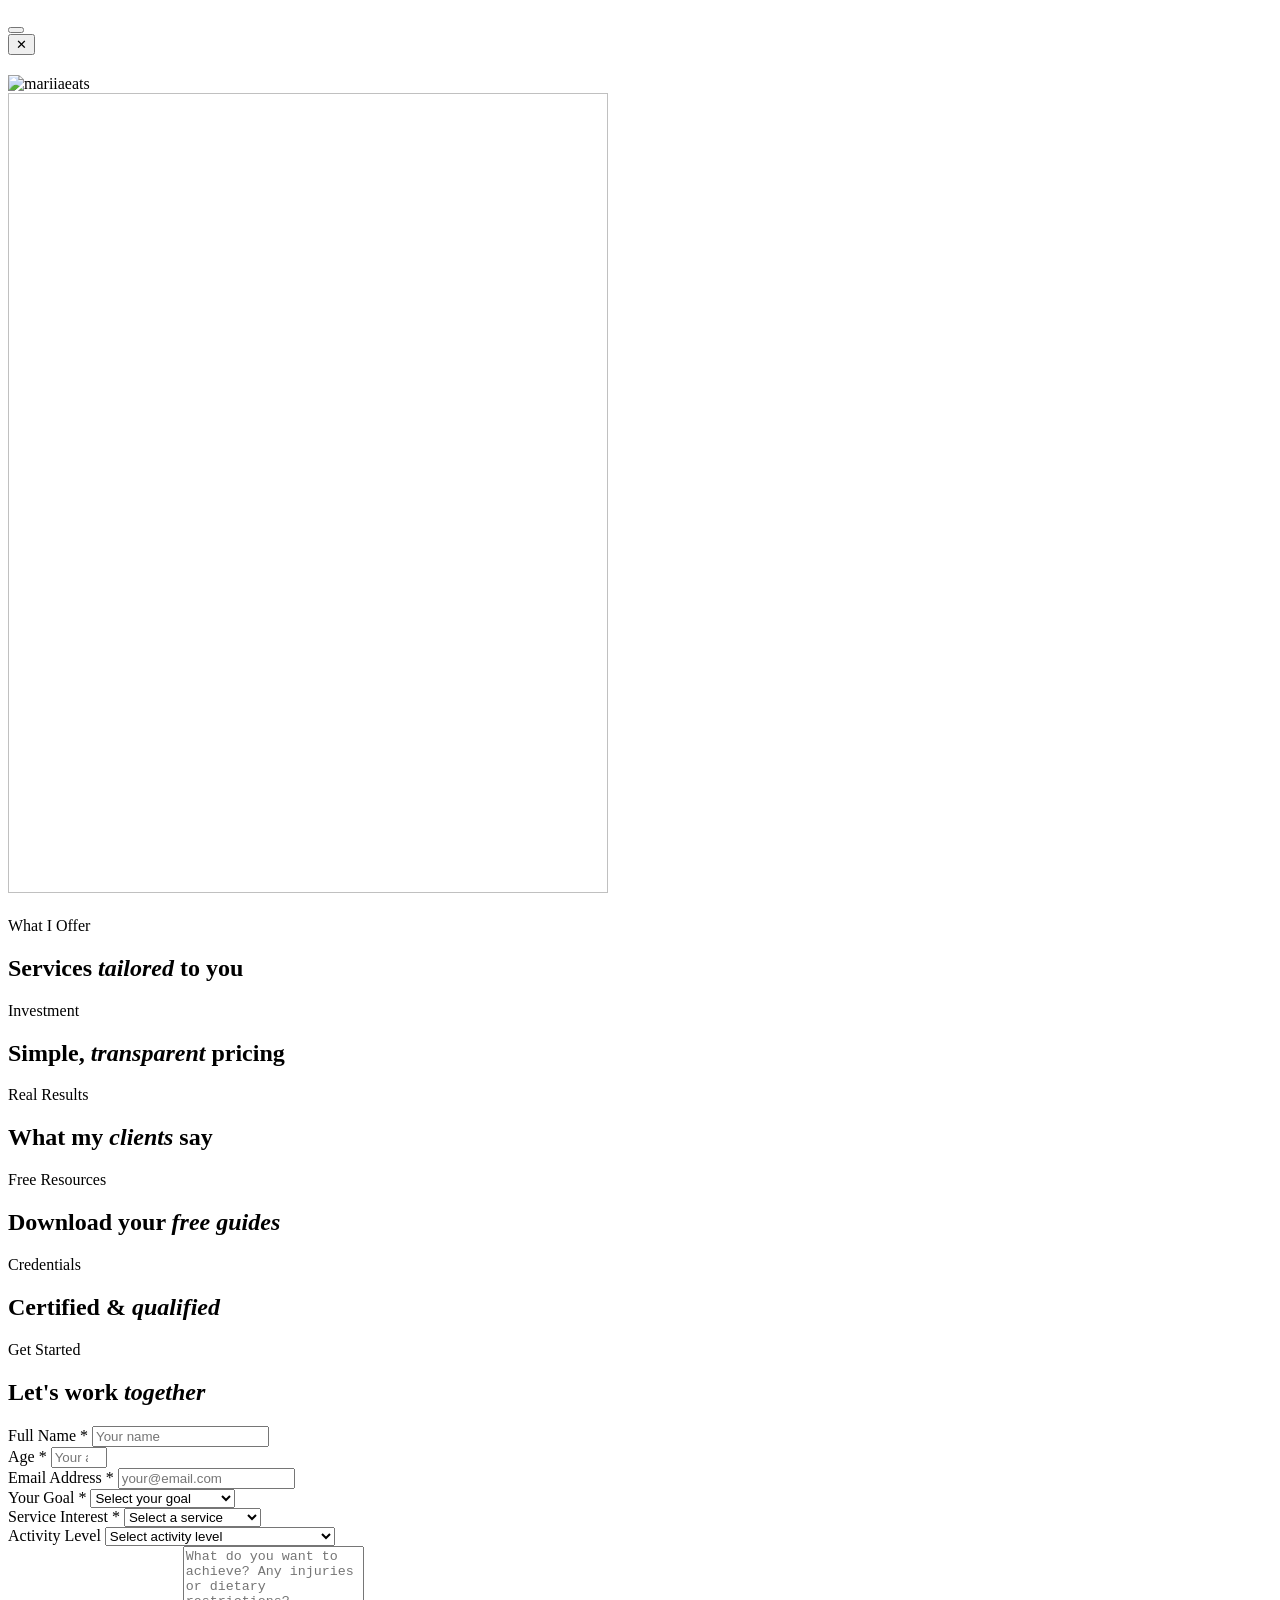
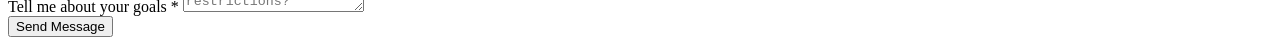
==== commit fd3797f1: "Add files via upload" ====
--- a/index.html
+++ b/index.html
@@ -1,696 +1,328 @@
 <!DOCTYPE html>
-<html lang="ru">
+<!--
+  ╔══════════════════════════════════════════════════════════╗
+  ║  mariiaeats — Fitness & Nutrition Coach                  ║
+  ║  Static one-page site · HTML5 + CSS3 + Vanilla JS        ║
+  ╠══════════════════════════════════════════════════════════╣
+  ║  DEPLOYMENT (GitHub Pages):                              ║
+  ║  1. Create repo "mariiaeats" on github.com               ║
+  ║  2. Upload all files from this folder                    ║
+  ║  3. Settings → Pages → Deploy from branch → main → /    ║
+  ║  4. Live at: https://YOUR-USERNAME.github.io/mariiaeats  ║
+  ╠══════════════════════════════════════════════════════════╣
+  ║  BEFORE GOING LIVE — update in js/main.js:               ║
+  ║  · SITE.formspree  → real Formspree endpoint             ║
+  ║  · SITE.social     → real social media URLs              ║
+  ║  · SITE.pricing    → real prices                         ║
+  ║  · SITE.certificates → real certificates                 ║
+  ║  · SITE.about.image  → real photo URL                    ║
+  ║  Replace images/og-image.svg → real photo (1200×630)     ║
+  ╚══════════════════════════════════════════════════════════╝
+-->
+<html lang="en">
 <head>
-<meta charset="UTF-8">
-<meta name="viewport" content="width=device-width, initial-scale=1.0">
-<title>Гайд по веб-разработке 2026</title>
-<link href="https://fonts.googleapis.com/css2?family=Syne:wght@400;600;700;800&family=JetBrains+Mono:wght@300;400;500&display=swap" rel="stylesheet">
-<style>
-  :root {
-    --bg: #0a0a0f;
-    --surface: #111118;
-    --border: #1e1e2e;
-    --accent: #00ff88;
-    --accent2: #7c6aff;
-    --accent3: #ff6b35;
-    --text: #e8e8f0;
-    --muted: #6b6b88;
-    --card: #13131e;
-  }
-
-  * { margin: 0; padding: 0; box-sizing: border-box; }
-
-  body {
-    background: var(--bg);
-    color: var(--text);
-    font-family: 'JetBrains Mono', monospace;
-    font-size: 13px;
-    line-height: 1.7;
-    min-height: 100vh;
-  }
-
-  /* Grid background */
-  body::before {
-    content: '';
-    position: fixed;
-    inset: 0;
-    background-image:
-      linear-gradient(rgba(0,255,136,0.03) 1px, transparent 1px),
-      linear-gradient(90deg, rgba(0,255,136,0.03) 1px, transparent 1px);
-    background-size: 40px 40px;
-    pointer-events: none;
-    z-index: 0;
-  }
-
-  .wrap {
-    position: relative;
-    z-index: 1;
-    max-width: 860px;
-    margin: 0 auto;
-    padding: 60px 24px 80px;
-  }
-
-  /* Header */
-  .header {
-    margin-bottom: 56px;
-  }
-
-  .tag {
-    display: inline-block;
-    font-size: 10px;
-    font-weight: 500;
-    letter-spacing: 0.2em;
-    text-transform: uppercase;
-    color: var(--accent);
-    border: 1px solid rgba(0,255,136,0.3);
-    padding: 4px 10px;
-    border-radius: 2px;
-    margin-bottom: 20px;
-  }
-
-  h1 {
-    font-family: 'Syne', sans-serif;
-    font-size: clamp(28px, 5vw, 48px);
-    font-weight: 800;
-    line-height: 1.1;
-    letter-spacing: -0.02em;
-    color: #fff;
-    margin-bottom: 16px;
-  }
-
-  h1 span { color: var(--accent); }
-
-  .subtitle {
-    color: var(--muted);
-    font-size: 12px;
-    max-width: 500px;
-  }
-
-  /* Section */
-  .section {
-    margin-bottom: 40px;
-  }
-
-  .section-header {
-    display: flex;
-    align-items: center;
-    gap: 12px;
-    margin-bottom: 20px;
-  }
-
-  .section-num {
-    font-size: 10px;
-    color: var(--accent);
-    font-weight: 500;
-    letter-spacing: 0.1em;
-    min-width: 28px;
-  }
-
-  h2 {
-    font-family: 'Syne', sans-serif;
-    font-size: 18px;
-    font-weight: 700;
-    color: #fff;
-    letter-spacing: -0.01em;
-  }
-
-  .line {
-    flex: 1;
-    height: 1px;
-    background: var(--border);
-  }
-
-  /* Cards grid */
-  .grid {
-    display: grid;
-    grid-template-columns: repeat(auto-fill, minmax(240px, 1fr));
-    gap: 12px;
-  }
-
-  .grid-3 {
-    grid-template-columns: repeat(auto-fill, minmax(180px, 1fr));
-  }
-
-  .card {
-    background: var(--card);
-    border: 1px solid var(--border);
-    border-radius: 6px;
-    padding: 18px;
-    transition: border-color 0.2s, transform 0.2s;
-    position: relative;
-    overflow: hidden;
-  }
-
-  .card::before {
-    content: '';
-    position: absolute;
-    top: 0; left: 0; right: 0;
-    height: 2px;
-    background: var(--card-accent, var(--accent));
-    opacity: 0;
-    transition: opacity 0.2s;
-  }
-
-  .card:hover {
-    border-color: rgba(0,255,136,0.2);
-    transform: translateY(-1px);
-  }
-
-  .card:hover::before { opacity: 1; }
-
-  .card-label {
-    font-size: 9px;
-    letter-spacing: 0.15em;
-    text-transform: uppercase;
-    color: var(--card-accent, var(--accent));
-    margin-bottom: 8px;
-    font-weight: 500;
-  }
-
-  .card-title {
-    font-family: 'Syne', sans-serif;
-    font-size: 14px;
-    font-weight: 700;
-    color: #fff;
-    margin-bottom: 8px;
-  }
-
-  .card-desc {
-    font-size: 11px;
-    color: var(--muted);
-    line-height: 1.6;
-  }
-
-  .card-tags {
-    display: flex;
-    flex-wrap: wrap;
-    gap: 4px;
-    margin-top: 10px;
-  }
-
-  .pill {
-    font-size: 9px;
-    padding: 2px 7px;
-    border-radius: 2px;
-    background: rgba(255,255,255,0.05);
-    color: #aaa;
-    border: 1px solid rgba(255,255,255,0.08);
-    letter-spacing: 0.05em;
-  }
-
-  .pill.green { background: rgba(0,255,136,0.08); color: var(--accent); border-color: rgba(0,255,136,0.2); }
-  .pill.purple { background: rgba(124,106,255,0.08); color: var(--accent2); border-color: rgba(124,106,255,0.2); }
-  .pill.orange { background: rgba(255,107,53,0.08); color: var(--accent3); border-color: rgba(255,107,53,0.2); }
-
-  /* Table */
-  .table-wrap {
-    border: 1px solid var(--border);
-    border-radius: 6px;
-    overflow: hidden;
-  }
-
-  table {
-    width: 100%;
-    border-collapse: collapse;
-  }
-
-  thead th {
-    background: rgba(0,255,136,0.05);
-    font-size: 9px;
-    letter-spacing: 0.15em;
-    text-transform: uppercase;
-    color: var(--accent);
-    padding: 10px 14px;
-    text-align: left;
-    font-weight: 500;
-    border-bottom: 1px solid var(--border);
-  }
-
-  tbody td {
-    padding: 11px 14px;
-    font-size: 11px;
-    color: var(--muted);
-    border-bottom: 1px solid rgba(30,30,46,0.6);
-    vertical-align: top;
-  }
-
-  tbody tr:last-child td { border-bottom: none; }
-  tbody tr:hover td { background: rgba(255,255,255,0.02); color: var(--text); }
-
-  td:first-child {
-    color: #fff;
-    font-weight: 500;
-    font-size: 11px;
-    white-space: nowrap;
-  }
-
-  /* Recommendation block */
-  .rec-block {
-    background: rgba(0,255,136,0.04);
-    border: 1px solid rgba(0,255,136,0.15);
-    border-radius: 6px;
-    padding: 24px;
-  }
-
-  .rec-block h3 {
-    font-family: 'Syne', sans-serif;
-    font-size: 14px;
-    font-weight: 700;
-    color: var(--accent);
-    margin-bottom: 14px;
-    letter-spacing: -0.01em;
-  }
-
-  .rec-row {
-    display: grid;
-    grid-template-columns: auto 1fr;
-    gap: 6px 14px;
-    align-items: start;
-    margin-bottom: 8px;
-    font-size: 11px;
-  }
-
-  .rec-key {
-    color: var(--muted);
-    white-space: nowrap;
-  }
-
-  .rec-val { color: var(--text); }
-
-  /* Stack path */
-  .path {
-    display: flex;
-    align-items: center;
-    flex-wrap: wrap;
-    gap: 6px;
-    margin-top: 14px;
-  }
-
-  .path-step {
-    background: rgba(124,106,255,0.1);
-    border: 1px solid rgba(124,106,255,0.25);
-    color: var(--accent2);
-    font-size: 10px;
-    padding: 3px 10px;
-    border-radius: 2px;
-    font-weight: 500;
-  }
-
-  .path-arrow { color: var(--muted); font-size: 12px; }
-
-  /* Divider */
-  .divider {
-    height: 1px;
-    background: var(--border);
-    margin: 40px 0;
-  }
-
-  /* Footer */
-  .footer {
-    margin-top: 56px;
-    padding-top: 20px;
-    border-top: 1px solid var(--border);
-    font-size: 10px;
-    color: var(--muted);
-    letter-spacing: 0.05em;
-  }
-</style>
+  <meta charset="UTF-8" />
+  <meta name="viewport" content="width=device-width, initial-scale=1.0" />
+  <meta name="description" content="Online fitness & nutrition coaching personalised for adults 30–50. Real results, no generic plans." />
+  <meta name="theme-color" content="#0a0a0a" />
+
+  <!-- Open Graph -->
+  <meta property="og:title"       content="mariiaeats — Fitness & Nutrition Coach" />
+  <meta property="og:description" content="Transform your body, your life. Online coaching personalised for adults 30–50." />
+  <meta property="og:image"       content="images/og-image.svg" />
+  <meta property="og:type"        content="website" />
+  <meta property="og:locale"      content="en_US" />
+
+  <!-- Twitter Card -->
+  <meta name="twitter:card"        content="summary_large_image" />
+  <meta name="twitter:title"       content="mariiaeats — Fitness & Nutrition Coach" />
+  <meta name="twitter:description" content="Transform your body, your life." />
+  <meta name="twitter:image"       content="images/og-image.svg" />
+
+  <!-- Google Fonts -->
+  <link rel="preconnect" href="https://fonts.googleapis.com" />
+  <link rel="preconnect" href="https://fonts.gstatic.com" crossorigin />
+  <link href="https://fonts.googleapis.com/css2?family=Cormorant+Garamond:ital,wght@0,300;0,400;0,600;1,300;1,400;1,600&family=DM+Sans:opsz,wght@9..40,300;9..40,400;9..40,500&display=swap" rel="stylesheet" />
+
+  <link rel="stylesheet" href="css/style.css" />
+  <title>mariiaeats — Fitness &amp; Nutrition Coach</title>
 </head>
 <body>
-<div class="wrap">
-
-  <!-- Header -->
-  <div class="header">
-    <div class="tag">Web Dev Guide · 2026</div>
-    <h1>Всё что нужно знать<br>перед созданием <span>сайта</span></h1>
-    <p class="subtitle">Структурированная выжимка от практикующего разработчика. Без воды — только факты и современный стек.</p>
-  </div>
-
-  <!-- 1. Типы сайтов -->
-  <div class="section">
-    <div class="section-header">
-      <span class="section-num">01</span>
-      <h2>Типы сайтов</h2>
-      <div class="line"></div>
-    </div>
-    <div class="grid">
-      <div class="card" style="--card-accent: #00ff88;">
-        <div class="card-label">Landing</div>
-        <div class="card-title">Лендинг</div>
-        <div class="card-desc">Одностраничник под конкретный продукт/оффер. Максимум конверсий, минимум страниц.</div>
-        <div class="card-tags">
-          <span class="pill green">HTML/CSS/JS</span>
-          <span class="pill green">React</span>
-        </div>
-      </div>
-      <div class="card" style="--card-accent: #7c6aff;">
-        <div class="card-label">Corporate</div>
-        <div class="card-title">Корпоративный сайт</div>
-        <div class="card-desc">О компании, услуги, контакты. Несколько страниц, контент редко меняется.</div>
-        <div class="card-tags">
-          <span class="pill purple">Next.js</span>
-          <span class="pill purple">WordPress</span>
-        </div>
-      </div>
-      <div class="card" style="--card-accent: #ff6b35;">
-        <div class="card-label">E-commerce</div>
-        <div class="card-title">Интернет-магазин</div>
-        <div class="card-desc">Каталог товаров, корзина, оплата, личный кабинет. Сложная бизнес-логика.</div>
-        <div class="card-tags">
-          <span class="pill orange">Shopify</span>
-          <span class="pill orange">Next.js</span>
-        </div>
-      </div>
-      <div class="card" style="--card-accent: #00bfff;">
-        <div class="card-label">Blog / Media</div>
-        <div class="card-title">Блог / СМИ</div>
-        <div class="card-desc">Статьи, новости, SEO-трафик. Часто обновляемый контент, нужна CMS.</div>
-        <div class="card-tags">
-          <span class="pill" style="color:#00bfff;background:rgba(0,191,255,0.08);border-color:rgba(0,191,255,0.2)">Ghost</span>
-          <span class="pill" style="color:#00bfff;background:rgba(0,191,255,0.08);border-color:rgba(0,191,255,0.2)">Next.js</span>
-        </div>
-      </div>
-      <div class="card" style="--card-accent: #ff4fa3;">
-        <div class="card-label">SaaS / Web App</div>
-        <div class="card-title">Веб-приложение</div>
-        <div class="card-desc">Полноценный сервис: авторизация, база данных, дашборд, API. Самый сложный тип.</div>
-        <div class="card-tags">
-          <span class="pill" style="color:#ff4fa3;background:rgba(255,79,163,0.08);border-color:rgba(255,79,163,0.2)">React/Next.js</span>
-          <span class="pill" style="color:#ff4fa3;background:rgba(255,79,163,0.08);border-color:rgba(255,79,163,0.2)">Node/Python</span>
-        </div>
-      </div>
-      <div class="card" style="--card-accent: #ffd700;">
-        <div class="card-label">Portfolio</div>
-        <div class="card-title">Портфолио</div>
-        <div class="card-desc">Личный бренд, showcasing работ. Важен дизайн и скорость загрузки.</div>
-        <div class="card-tags">
-          <span class="pill" style="color:#ffd700;background:rgba(255,215,0,0.08);border-color:rgba(255,215,0,0.2)">Astro</span>
-          <span class="pill" style="color:#ffd700;background:rgba(255,215,0,0.08);border-color:rgba(255,215,0,0.2)">HTML</span>
-        </div>
-      </div>
-    </div>
-  </div>
-
-  <!-- 2. Языки и технологии -->
-  <div class="section">
-    <div class="section-header">
-      <span class="section-num">02</span>
-      <h2>Языки и технологии (frontend)</h2>
-      <div class="line"></div>
-    </div>
-    <div class="table-wrap">
-      <table>
-        <thead>
-          <tr>
-            <th>Технология</th>
-            <th>Для чего</th>
-            <th>Когда выбирать</th>
-            <th>Порог входа</th>
-          </tr>
-        </thead>
-        <tbody>
-          <tr>
-            <td>HTML + CSS + JS</td>
-            <td>Базовый стек. Любой сайт на этом работает «под капотом»</td>
-            <td>Лендинги, простые сайты, прототипы</td>
-            <td><span class="pill green">Низкий</span></td>
-          </tr>
-          <tr>
-            <td>React</td>
-            <td>Библиотека UI. Компонентный подход, SPA-приложения</td>
-            <td>Веб-приложения, дашборды, SaaS</td>
-            <td><span class="pill">Средний</span></td>
-          </tr>
-          <tr>
-            <td>Next.js</td>
-            <td>React-фреймворк. SSR, SSG, файловый роутинг, API routes</td>
-            <td>Почти всё — де-факто стандарт 2025-26</td>
-            <td><span class="pill">Средний</span></td>
-          </tr>
-          <tr>
-            <td>Astro</td>
-            <td>Статика + частичная гидрация. Максимальная скорость</td>
-            <td>Блоги, лендинги, SEO-сайты</td>
-            <td><span class="pill green">Низкий</span></td>
-          </tr>
-          <tr>
-            <td>Vue / Nuxt</td>
-            <td>Альтернатива React. Более мягкая кривая обучения</td>
-            <td>Корпоративные проекты, командная разработка</td>
-            <td><span class="pill">Средний</span></td>
-          </tr>
-          <tr>
-            <td>Svelte / SvelteKit</td>
-            <td>Компиляция в чистый JS. Минимум runtime-кода</td>
-            <td>Перформативные сайты, нишевые проекты</td>
-            <td><span class="pill">Средний</span></td>
-          </tr>
-        </tbody>
-      </table>
-    </div>
-  </div>
-
-  <!-- 3. Backend -->
-  <div class="section">
-    <div class="section-header">
-      <span class="section-num">03</span>
-      <h2>Backend (серверная часть)</h2>
-      <div class="line"></div>
-    </div>
-    <div class="grid grid-3">
-      <div class="card" style="--card-accent:#00ff88;">
-        <div class="card-label">Node.js</div>
-        <div class="card-title">JS/TypeScript</div>
-        <div class="card-desc">Единый язык на фронте и бэке. Экосистема npm. Фреймворки: Express, Fastify, Hono.</div>
-      </div>
-      <div class="card" style="--card-accent:#7c6aff;">
-        <div class="card-label">Python</div>
-        <div class="card-title">FastAPI / Django</div>
-        <div class="card-desc">Идеален при работе с AI/ML. FastAPI — быстрый REST API, Django — полный стек с ORM и админкой.</div>
-      </div>
-      <div class="card" style="--card-accent:#ff6b35;">
-        <div class="card-label">PHP</div>
-        <div class="card-title">Laravel</div>
-        <div class="card-desc">До сих пор жив. Laravel — зрелый MVC-фреймворк. WordPress построен на PHP.</div>
-      </div>
-      <div class="card" style="--card-accent:#00bfff;">
-        <div class="card-label">Go</div>
-        <div class="card-title">Golang</div>
-        <div class="card-desc">Высоконагруженные API. Компилируется в бинарник, работает молниеносно.</div>
-      </div>
-      <div class="card" style="--card-accent:#ffd700;">
-        <div class="card-label">BaaS</div>
-        <div class="card-title">Supabase / Firebase</div>
-        <div class="card-desc">Backend как сервис. Без написания серверного кода — база данных, авторизация, хранилище.</div>
-      </div>
-      <div class="card" style="--card-accent:#ff4fa3;">
-        <div class="card-label">Serverless</div>
-        <div class="card-title">Vercel / Cloudflare</div>
-        <div class="card-desc">Edge-функции. Пишешь функцию — платформа сама масштабирует. Идеально с Next.js.</div>
-      </div>
-    </div>
-  </div>
-
-  <!-- 4. CMS / Редактирование -->
-  <div class="section">
-    <div class="section-header">
-      <span class="section-num">04</span>
-      <h2>Редактирование контента (CMS)</h2>
-      <div class="line"></div>
-    </div>
-    <div class="table-wrap">
-      <table>
-        <thead>
-          <tr>
-            <th>CMS</th>
-            <th>Тип</th>
-            <th>Плюсы</th>
-            <th>Для кого</th>
-          </tr>
-        </thead>
-        <tbody>
-          <tr>
-            <td>WordPress</td>
-            <td><span class="pill">Традиционная</span></td>
-            <td>Огромная экосистема плагинов, визуальный редактор, хостинг везде</td>
-            <td>Блоги, корп. сайты, не-разработчики</td>
-          </tr>
-          <tr>
-            <td>Sanity</td>
-            <td><span class="pill purple">Headless</span></td>
-            <td>Гибкая схема данных, GROQ-запросы, real-time</td>
-            <td>Разработчики + нетехнические редакторы</td>
-          </tr>
-          <tr>
-            <td>Contentful</td>
-            <td><span class="pill purple">Headless</span></td>
-            <td>Энтерпрайз-уровень, богатый API, много интеграций</td>
-            <td>Крупные компании</td>
-          </tr>
-          <tr>
-            <td>Strapi</td>
-            <td><span class="pill green">Self-hosted</span></td>
-            <td>Open-source, полный контроль, REST + GraphQL</td>
-            <td>Разработчики с собственным сервером</td>
-          </tr>
-          <tr>
-            <td>Payload CMS</td>
-            <td><span class="pill green">Self-hosted</span></td>
-            <td>TypeScript, Next.js интеграция, code-first подход</td>
-            <td>JS-разработчики, современные проекты</td>
-          </tr>
-          <tr>
-            <td>Ghost</td>
-            <td><span class="pill">Специализированная</span></td>
-            <td>Создан для блогов и медиа, встроенная монетизация, красивый редактор</td>
-            <td>Авторы, медиа-проекты</td>
-          </tr>
-        </tbody>
-      </table>
-    </div>
-  </div>
-
-  <!-- 5. Публикация -->
-  <div class="section">
-    <div class="section-header">
-      <span class="section-num">05</span>
-      <h2>Публикация и хостинг</h2>
-      <div class="line"></div>
-    </div>
-    <div class="grid">
-      <div class="card" style="--card-accent:#00ff88;">
-        <div class="card-label">★ Рекомендовано 2026</div>
-        <div class="card-title">Vercel</div>
-        <div class="card-desc">Push в GitHub → сайт онлайн за секунды. CDN по всему миру. Идеально для Next.js. Бесплатный тариф щедрый.</div>
-        <div class="card-tags">
-          <span class="pill green">Serverless</span>
-          <span class="pill green">CDN</span>
-          <span class="pill green">CI/CD</span>
-        </div>
-      </div>
-      <div class="card" style="--card-accent:#ff6b35;">
-        <div class="card-label">Статика / JAMstack</div>
-        <div class="card-title">Cloudflare Pages</div>
-        <div class="card-desc">Быстрее Vercel на статике. Workers на edge. Бесплатный тариф без ограничений по bandwidth.</div>
-        <div class="card-tags">
-          <span class="pill orange">Edge</span>
-          <span class="pill orange">Free</span>
-        </div>
-      </div>
-      <div class="card" style="--card-accent:#7c6aff;">
-        <div class="card-label">VPS / Полный контроль</div>
-        <div class="card-title">DigitalOcean / Hetzner</div>
-        <div class="card-desc">Виртуальный сервер. Полный root-доступ. Docker + Nginx. Нужны DevOps-знания. Hetzner — дёшево и надёжно.</div>
-        <div class="card-tags">
-          <span class="pill purple">Docker</span>
-          <span class="pill purple">Nginx</span>
-        </div>
-      </div>
-    </div>
-  </div>
-
-  <!-- 6. Администрирование -->
-  <div class="section">
-    <div class="section-header">
-      <span class="section-num">06</span>
-      <h2>Администрирование</h2>
-      <div class="line"></div>
-    </div>
-    <div class="table-wrap">
-      <table>
-        <thead>
-          <tr>
-            <th>Задача</th>
-            <th>Инструмент</th>
-            <th>Примечание</th>
-          </tr>
-        </thead>
-        <tbody>
-          <tr>
-            <td>Мониторинг ошибок</td>
-            <td>Sentry</td>
-            <td>Ловит JS-ошибки в проде, трекинг перфоманса</td>
-          </tr>
-          <tr>
-            <td>Аналитика</td>
-            <td>Plausible / Google Analytics 4</td>
-            <td>Plausible — без cookies, GDPR-friendly. GA4 — мощнее, сложнее</td>
-          </tr>
-          <tr>
-            <td>База данных</td>
-            <td>PostgreSQL + Neon/Supabase</td>
-            <td>Postgres — стандарт. Neon/Supabase — managed-хостинг с бесплатным тарифом</td>
-          </tr>
-          <tr>
-            <td>Авторизация</td>
-            <td>Clerk / Auth.js / Supabase Auth</td>
-            <td>Clerk — plug-and-play, Auth.js — open-source, гибко</td>
-          </tr>
-          <tr>
-            <td>Домен и DNS</td>
-            <td>Cloudflare + любой регистратор</td>
-            <td>DNS через Cloudflare — быстро, защита от DDoS, бесплатно</td>
-          </tr>
-          <tr>
-            <td>SSL-сертификат</td>
-            <td>Автоматически</td>
-            <td>Vercel, Cloudflare, Netlify выдают HTTPS автоматически — вручную настраивать не нужно</td>
-          </tr>
-          <tr>
-            <td>Деплой / CI-CD</td>
-            <td>GitHub Actions + Vercel</td>
-            <td>Пуш в main → автодеплой. Бесплатно для public репозиториев</td>
-          </tr>
-          <tr>
-            <td>Email-транзакции</td>
-            <td>Resend / Postmark</td>
-            <td>Resend — лучший DX в 2025-26, нативная интеграция с React Email</td>
-          </tr>
-        </tbody>
-      </table>
-    </div>
-  </div>
-
-  <div class="divider"></div>
-
-  <!-- Recommendation -->
-  <div class="section">
-    <div class="section-header">
-      <span class="section-num">→</span>
-      <h2>Рекомендуемый современный стек</h2>
-      <div class="line"></div>
-    </div>
-    <div class="grid">
-      <div class="rec-block" style="grid-column: 1 / -1;">
-        <h3>// Универсальный старт 2026</h3>
-        <div class="rec-row"><span class="rec-key">Frontend:</span><span class="rec-val">Next.js 15 + TypeScript + Tailwind CSS</span></div>
-        <div class="rec-row"><span class="rec-key">Backend:</span><span class="rec-val">Next.js API Routes или Hono (если отдельный бэк)</span></div>
-        <div class="rec-row"><span class="rec-key">БД:</span><span class="rec-val">PostgreSQL через Supabase или Neon</span></div>
-        <div class="rec-row"><span class="rec-key">CMS:</span><span class="rec-val">Sanity (если нужен редактор) или MDX-файлы (если технически)</span></div>
-        <div class="rec-row"><span class="rec-key">Auth:</span><span class="rec-val">Clerk (быстро) или Auth.js (контроль)</span></div>
-        <div class="rec-row"><span class="rec-key">Хостинг:</span><span class="rec-val">Vercel (деплой) + Cloudflare (домен/DNS)</span></div>
-        <div class="rec-row"><span class="rec-key">Аналитика:</span><span class="rec-val">Plausible или Vercel Analytics</span></div>
-        <div class="path">
-          <span class="path-step">GitHub</span>
-          <span class="path-arrow">→</span>
-          <span class="path-step">Push</span>
-          <span class="path-arrow">→</span>
-          <span class="path-step">Vercel CI</span>
-          <span class="path-arrow">→</span>
-          <span class="path-step">Prod</span>
-          <span class="path-arrow">→</span>
-          <span class="path-step">Cloudflare DNS</span>
-          <span class="path-arrow">→</span>
-          <span class="path-step">yourdomain.com ✓</span>
-        </div>
-      </div>
-    </div>
-  </div>
-
-  <div class="footer">
-    Web Dev Guide · 2026 · Составлено с учётом актуального рынка
-  </div>
-
-</div>
+
+  <!-- ═══════════════════════════════════════
+       NAVBAR
+  ═══════════════════════════════════════ -->
+  <nav id="navbar" role="navigation" aria-label="Main navigation">
+    <div class="nav-container">
+      <!-- Logo injected by JS -->
+      <a href="#hero" class="logo" aria-label="mariiaeats — back to top"></a>
+
+      <!-- Desktop links injected by JS -->
+      <ul class="nav-links" role="list"></ul>
+
+      <!-- Desktop CTA injected by JS -->
+      <a href="#contact" class="btn btn-pink nav-cta"></a>
+
+      <!-- Hamburger (mobile only) -->
+      <button class="hamburger" aria-label="Open navigation menu" aria-expanded="false" aria-controls="mobile-drawer">
+        <span></span>
+        <span></span>
+        <span></span>
+      </button>
+    </div>
+
+    <!-- Mobile slide-in drawer -->
+    <div class="mobile-drawer" id="mobile-drawer" role="dialog" aria-modal="true" aria-label="Navigation menu">
+      <button class="drawer-close" aria-label="Close navigation menu">✕</button>
+      <ul class="drawer-links" role="list"></ul>
+      <a href="#contact" class="btn btn-pink drawer-cta"></a>
+    </div>
+    <div class="drawer-overlay" aria-hidden="true"></div>
+  </nav>
+
+
+  <!-- ═══════════════════════════════════════
+       HERO
+  ═══════════════════════════════════════ -->
+  <section id="hero" aria-label="Hero">
+    <!-- Grain texture overlay -->
+    <div class="hero-grain" aria-hidden="true"></div>
+    <!-- Pink radial glow -->
+    <div class="hero-glow"  aria-hidden="true"></div>
+
+    <div class="container hero-content">
+      <!-- Left: text -->
+      <div class="hero-text">
+        <!-- H1 injected by JS -->
+        <h1 class="hero-h1"></h1>
+        <!-- Subheadline injected by JS -->
+        <p class="hero-sub"></p>
+        <!-- CTA buttons injected by JS -->
+        <div class="hero-btns" role="group" aria-label="Call to action"></div>
+        <!-- Stats injected by JS -->
+        <div class="hero-stats" role="list"></div>
+      </div>
+      <!-- Right: photo -->
+      <div class="hero-img-wrap">
+        <img src="images/hero.png" alt="mariiaeats" class="hero-img">
+      </div>
+    </div>
+  </section>
+
+
+  <!-- ═══════════════════════════════════════
+       ABOUT
+  ═══════════════════════════════════════ -->
+  <section id="about" aria-labelledby="about-heading">
+    <div class="container about-grid">
+
+      <!-- Photo column -->
+      <div class="about-img-wrap fade-up">
+        <!-- src injected by JS -->
+        <img class="about-img" alt="" loading="lazy" width="600" height="800" />
+        <!-- Badge injected by JS -->
+        <div class="about-badge" aria-hidden="true"></div>
+      </div>
+
+      <!-- Text column injected by JS -->
+      <div class="about-text fade-up">
+        <span class="section-tag"></span>
+        <h2 class="about-heading" id="about-heading"></h2>
+        <p class="about-bio"></p>
+        <div class="about-pills" role="list"></div>
+      </div>
+
+    </div>
+  </section>
+
+
+  <!-- ═══════════════════════════════════════
+       SERVICES
+  ═══════════════════════════════════════ -->
+  <section id="services" aria-labelledby="services-heading">
+    <div class="container">
+      <div class="section-header fade-up">
+        <span class="section-tag">What I Offer</span>
+        <h2 id="services-heading">Services <em>tailored</em> to you</h2>
+      </div>
+      <!-- Cards injected by JS -->
+      <div class="services-grid"></div>
+    </div>
+  </section>
+
+
+  <!-- ═══════════════════════════════════════
+       PRICING
+  ═══════════════════════════════════════ -->
+  <section id="pricing" aria-labelledby="pricing-heading">
+    <div class="container">
+      <div class="section-header fade-up">
+        <span class="section-tag">Investment</span>
+        <h2 id="pricing-heading">Simple, <em>transparent</em> pricing</h2>
+        <!-- TODO: update pricing before launch -->
+      </div>
+      <!-- Cards injected by JS -->
+      <div class="pricing-grid"></div>
+    </div>
+  </section>
+
+
+  <!-- ═══════════════════════════════════════
+       TESTIMONIALS
+  ═══════════════════════════════════════ -->
+  <section id="reviews" aria-labelledby="reviews-heading">
+    <div class="container">
+      <div class="section-header fade-up">
+        <span class="section-tag">Real Results</span>
+        <h2 id="reviews-heading">What my <em>clients</em> say</h2>
+      </div>
+      <!-- Cards injected by JS -->
+      <div class="testimonials-grid"></div>
+    </div>
+  </section>
+
+
+  <!-- ═══════════════════════════════════════
+       FREE GUIDES
+  ═══════════════════════════════════════ -->
+  <section id="guides" aria-labelledby="guides-heading">
+    <div class="container">
+      <div class="section-header fade-up">
+        <span class="section-tag">Free Resources</span>
+        <h2 id="guides-heading">Download your <em>free guides</em></h2>
+      </div>
+      <!-- Cards injected by JS -->
+      <div class="guides-grid"></div>
+    </div>
+  </section>
+
+
+  <!-- ═══════════════════════════════════════
+       CERTIFICATES
+  ═══════════════════════════════════════ -->
+  <section id="certificates" aria-labelledby="certs-heading">
+    <div class="container">
+      <div class="section-header fade-up">
+        <span class="section-tag">Credentials</span>
+        <h2 id="certs-heading">Certified &amp; <em>qualified</em></h2>
+        <!-- TODO: update certificates with real credentials -->
+      </div>
+      <!-- Cards injected by JS -->
+      <div class="certs-grid"></div>
+    </div>
+  </section>
+
+
+  <!-- ═══════════════════════════════════════
+       CONTACT
+  ═══════════════════════════════════════ -->
+  <section id="contact" aria-labelledby="contact-heading">
+    <div class="container contact-grid">
+
+      <!-- Intro + socials (injected by JS) -->
+      <div class="contact-intro fade-up">
+        <span class="section-tag">Get Started</span>
+        <h2 id="contact-heading">Let's work <em>together</em></h2>
+        <p class="contact-desc"></p>
+        <div class="contact-socials" aria-label="Social media links"></div>
+      </div>
+
+      <!-- Form -->
+      <div class="contact-form-wrap fade-up">
+        <form id="contact-form" novalidate aria-label="Contact form">
+
+          <div class="form-row">
+            <div class="form-group">
+              <label for="name">Full Name <span aria-hidden="true">*</span></label>
+              <input type="text"   id="name"  name="name"  placeholder="Your name"  autocomplete="name" required />
+              <span class="field-error" id="name-error"  role="alert" aria-live="polite"></span>
+            </div>
+            <div class="form-group">
+              <label for="age">Age <span aria-hidden="true">*</span></label>
+              <input type="number" id="age"   name="age"   placeholder="Your age"   min="16" max="100" required />
+              <span class="field-error" id="age-error"   role="alert" aria-live="polite"></span>
+            </div>
+          </div>
+
+          <div class="form-group">
+            <label for="email">Email Address <span aria-hidden="true">*</span></label>
+            <input type="email"  id="email" name="email" placeholder="your@email.com" autocomplete="email" required />
+            <span class="field-error" id="email-error" role="alert" aria-live="polite"></span>
+          </div>
+
+          <div class="form-group">
+            <label for="goal">Your Goal <span aria-hidden="true">*</span></label>
+            <select id="goal" name="goal" required>
+              <option value="">Select your goal</option>
+              <option value="Weight Loss">Weight Loss</option>
+              <option value="Muscle Gain">Muscle Gain</option>
+              <option value="General Health">General Health</option>
+              <option value="Body Recomposition">Body Recomposition</option>
+            </select>
+            <span class="field-error" id="goal-error" role="alert" aria-live="polite"></span>
+          </div>
+
+          <div class="form-group">
+            <label for="service">Service Interest <span aria-hidden="true">*</span></label>
+            <select id="service" name="service" required>
+              <option value="">Select a service</option>
+              <option value="Personal Training">Personal Training</option>
+              <option value="Nutrition Plan">Nutrition Plan</option>
+              <option value="Online Coaching">Online Coaching</option>
+              <option value="Full Transformation">Full Transformation</option>
+            </select>
+            <span class="field-error" id="service-error" role="alert" aria-live="polite"></span>
+          </div>
+
+          <div class="form-group">
+            <label for="activity">Activity Level</label>
+            <select id="activity" name="activity">
+              <option value="">Select activity level</option>
+              <option value="Sedentary">Sedentary (desk job, little exercise)</option>
+              <option value="Light">Light (1–2 days/week)</option>
+              <option value="Moderate">Moderate (3–4 days/week)</option>
+              <option value="Very Active">Very Active (5+ days/week)</option>
+            </select>
+          </div>
+
+          <div class="form-group">
+            <label for="message">Tell me about your goals <span aria-hidden="true">*</span></label>
+            <textarea id="message" name="message" rows="4"
+              placeholder="What do you want to achieve? Any injuries or dietary restrictions?"
+              required></textarea>
+            <span class="field-error" id="message-error" role="alert" aria-live="polite"></span>
+          </div>
+
+          <button type="submit" class="btn btn-pink btn-submit" id="submit-btn">
+            <span class="btn-text">Send Message</span>
+            <span class="btn-spinner" aria-hidden="true"></span>
+          </button>
+
+          <div class="form-success"   id="form-success"   aria-live="polite"></div>
+          <div class="form-error-msg" id="form-error-msg" aria-live="assertive"></div>
+
+          <!-- TODO: replace Formspree endpoint in SITE.formspree inside js/main.js -->
+        </form>
+      </div>
+
+    </div>
+  </section>
+
+
+  <!-- ═══════════════════════════════════════
+       FOOTER
+  ═══════════════════════════════════════ -->
+  <footer id="footer" role="contentinfo">
+    <div class="container footer-inner">
+      <!-- Logo injected by JS -->
+      <a href="#hero" class="logo footer-logo" aria-label="mariiaeats — back to top"></a>
+      <!-- Copyright injected by JS -->
+      <p class="footer-copy"></p>
+      <!-- Social icons injected by JS -->
+      <div class="footer-socials" aria-label="Social media"></div>
+    </div>
+  </footer>
+
+  <script src="js/main.js"></script>
 </body>
 </html>
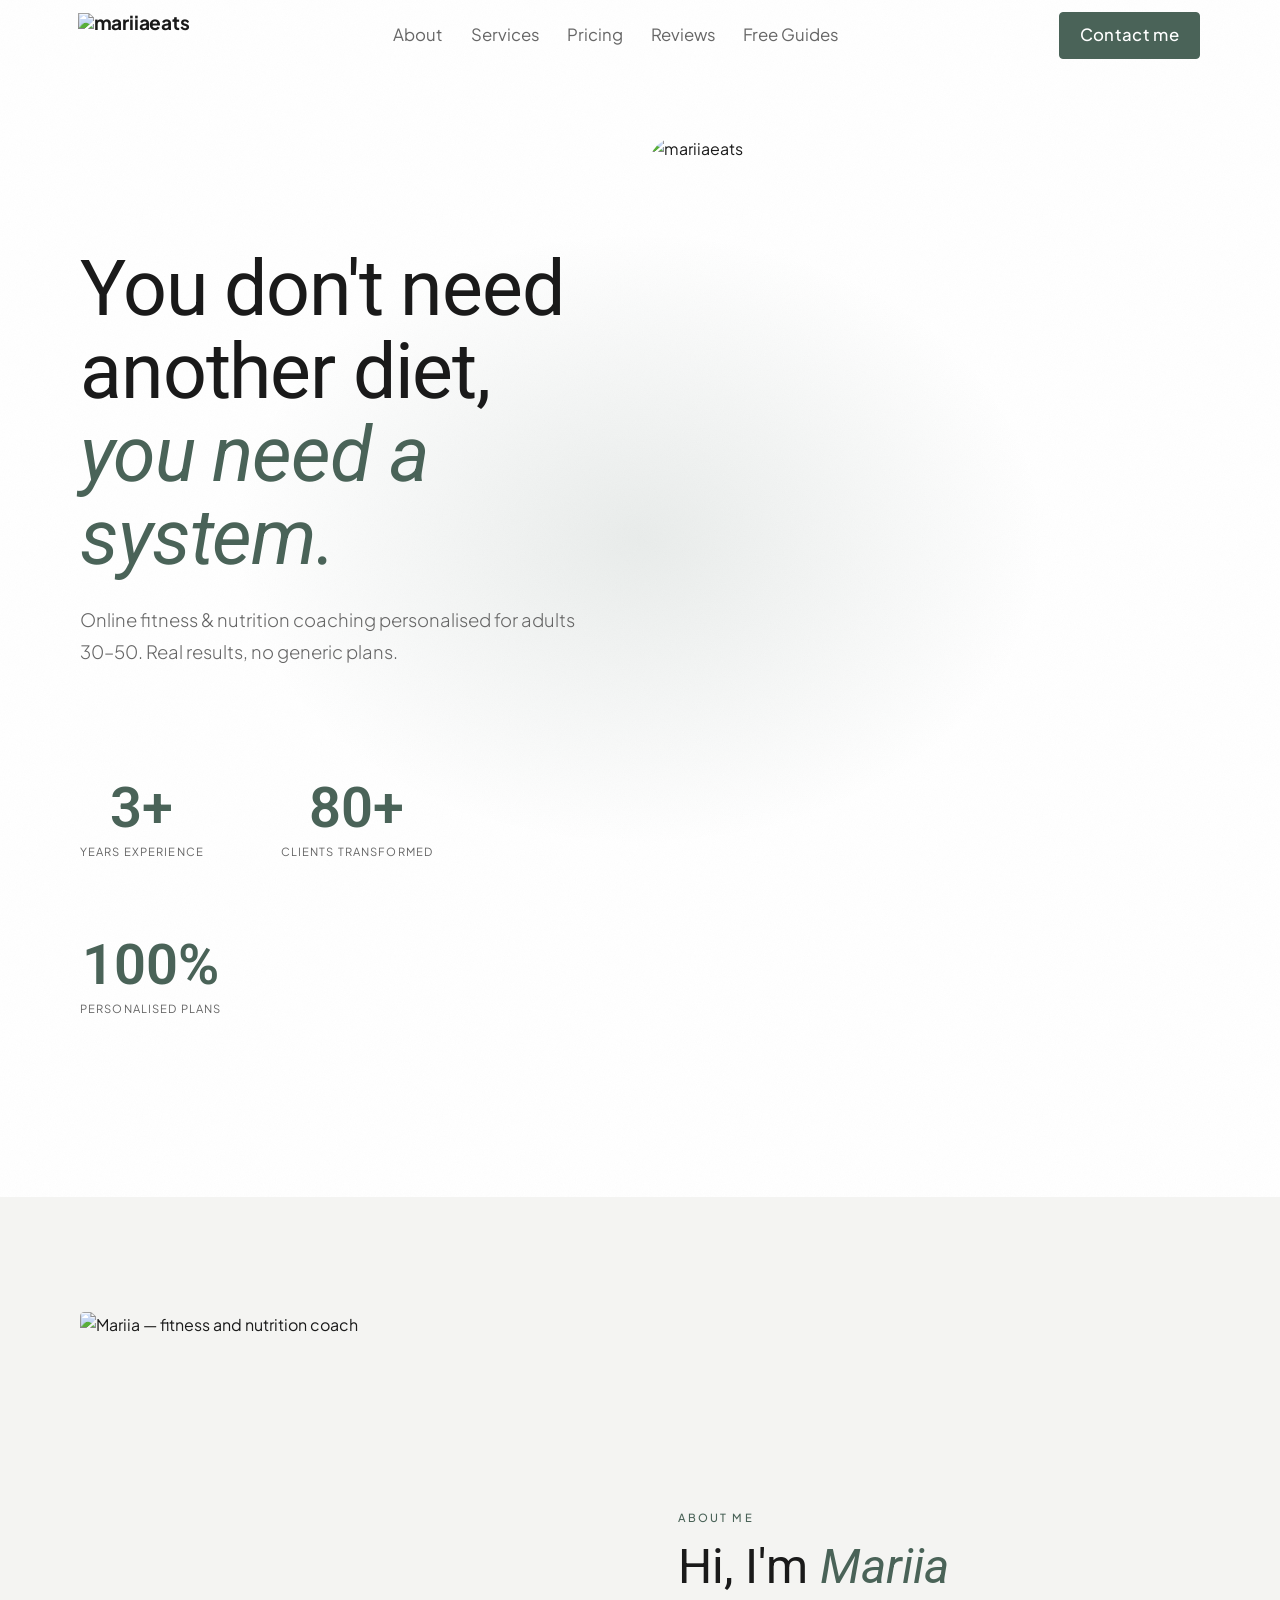
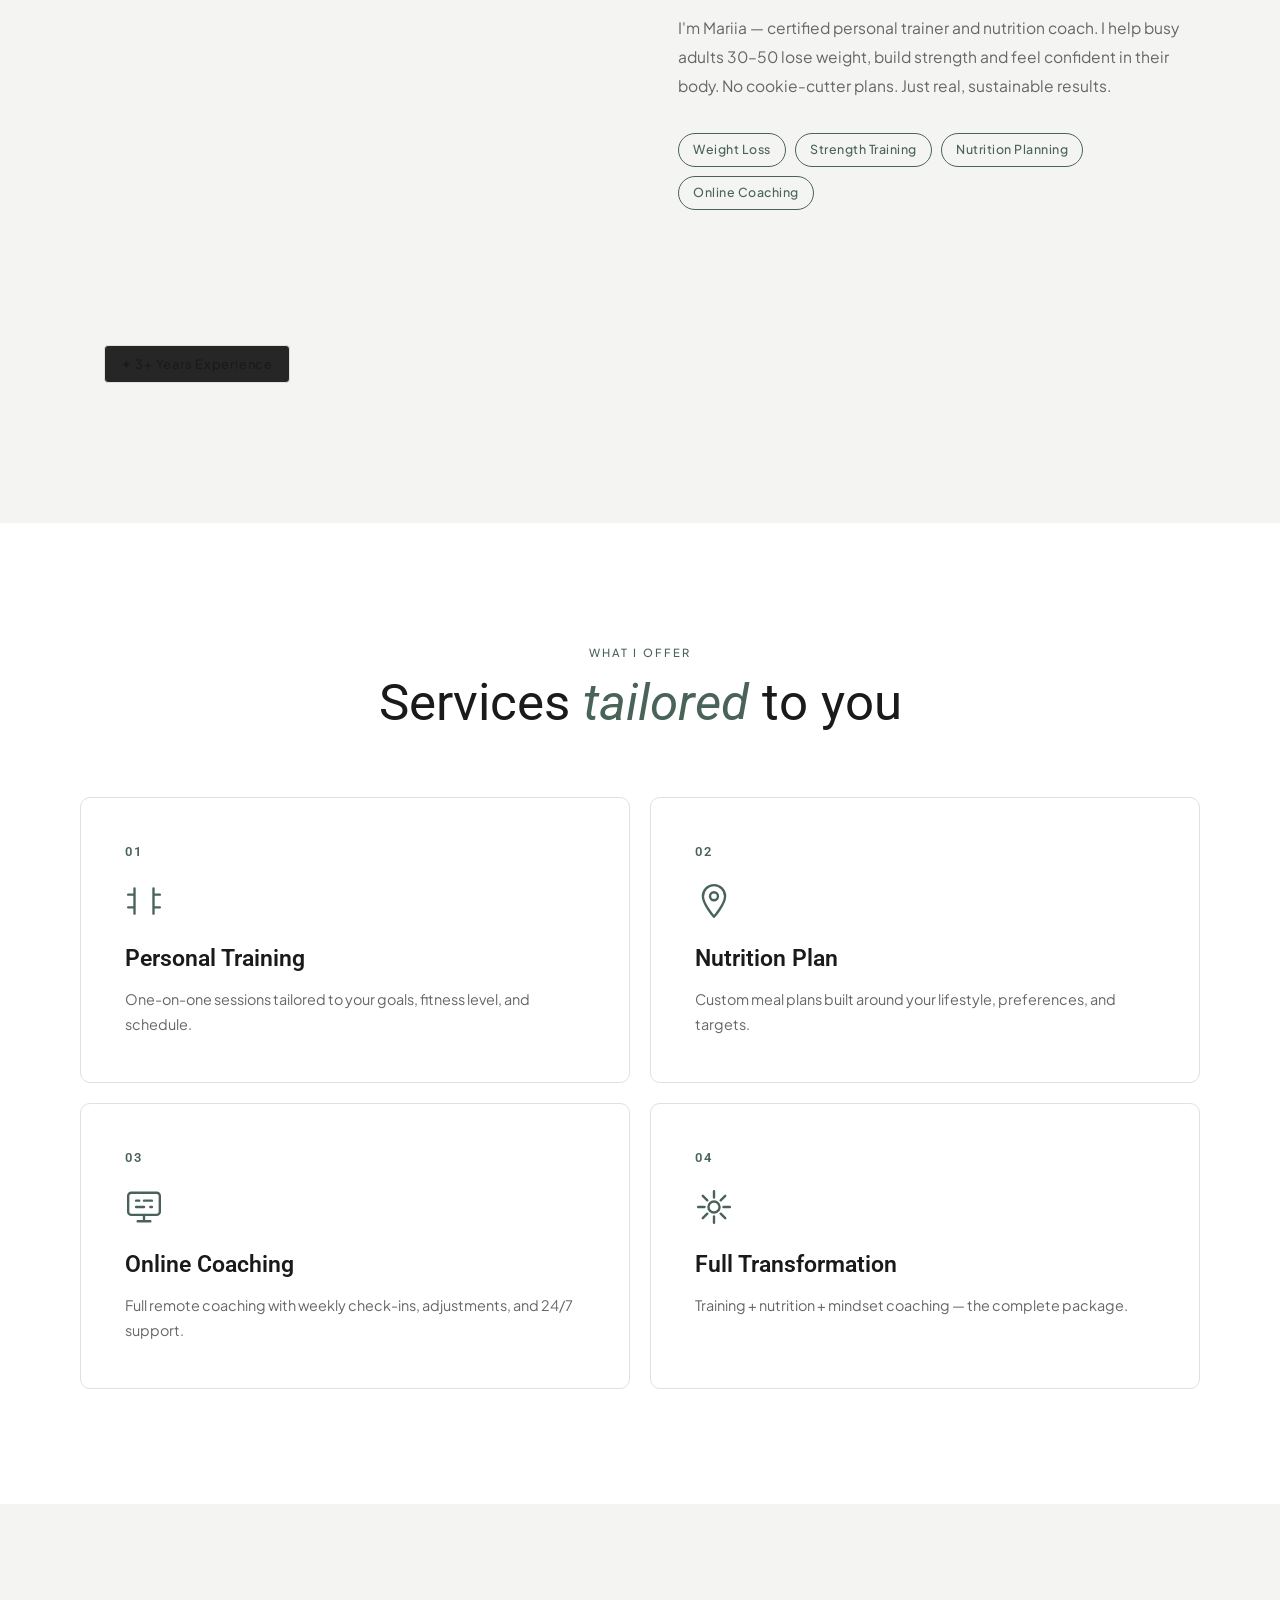
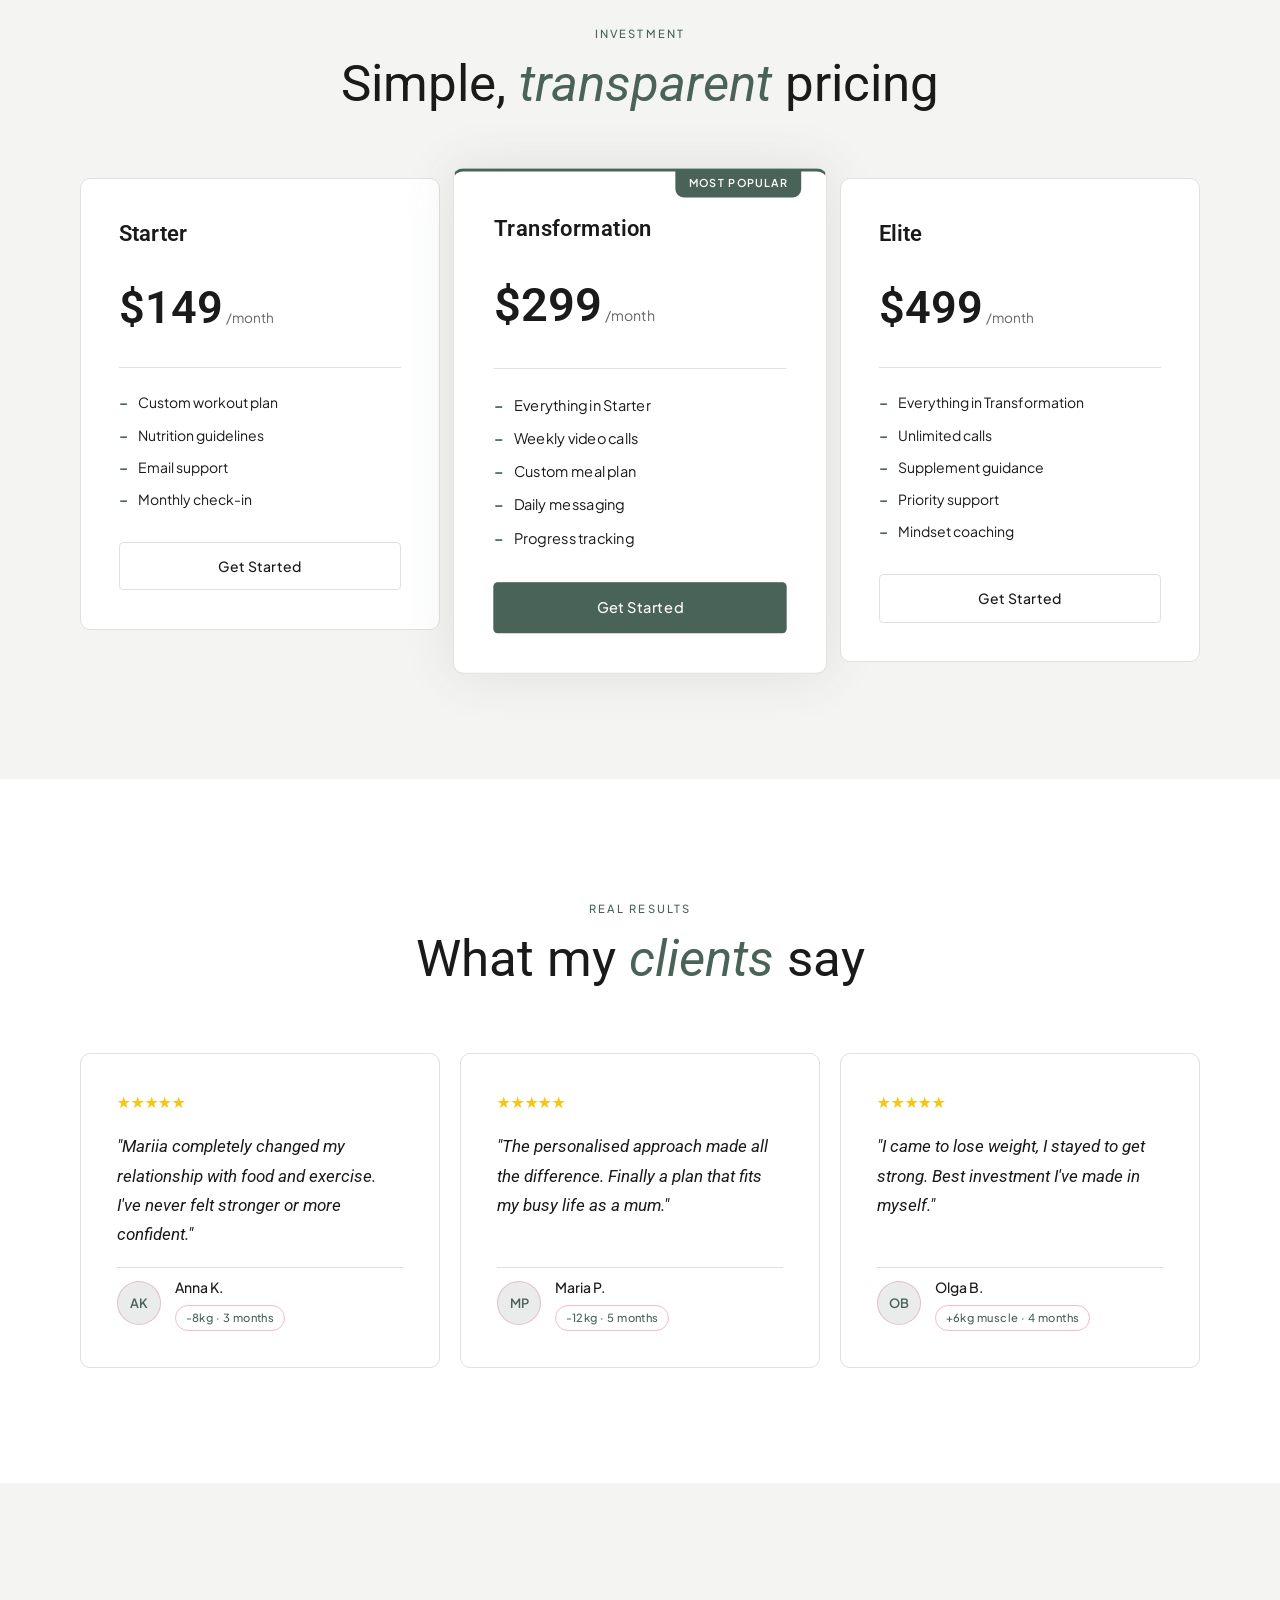
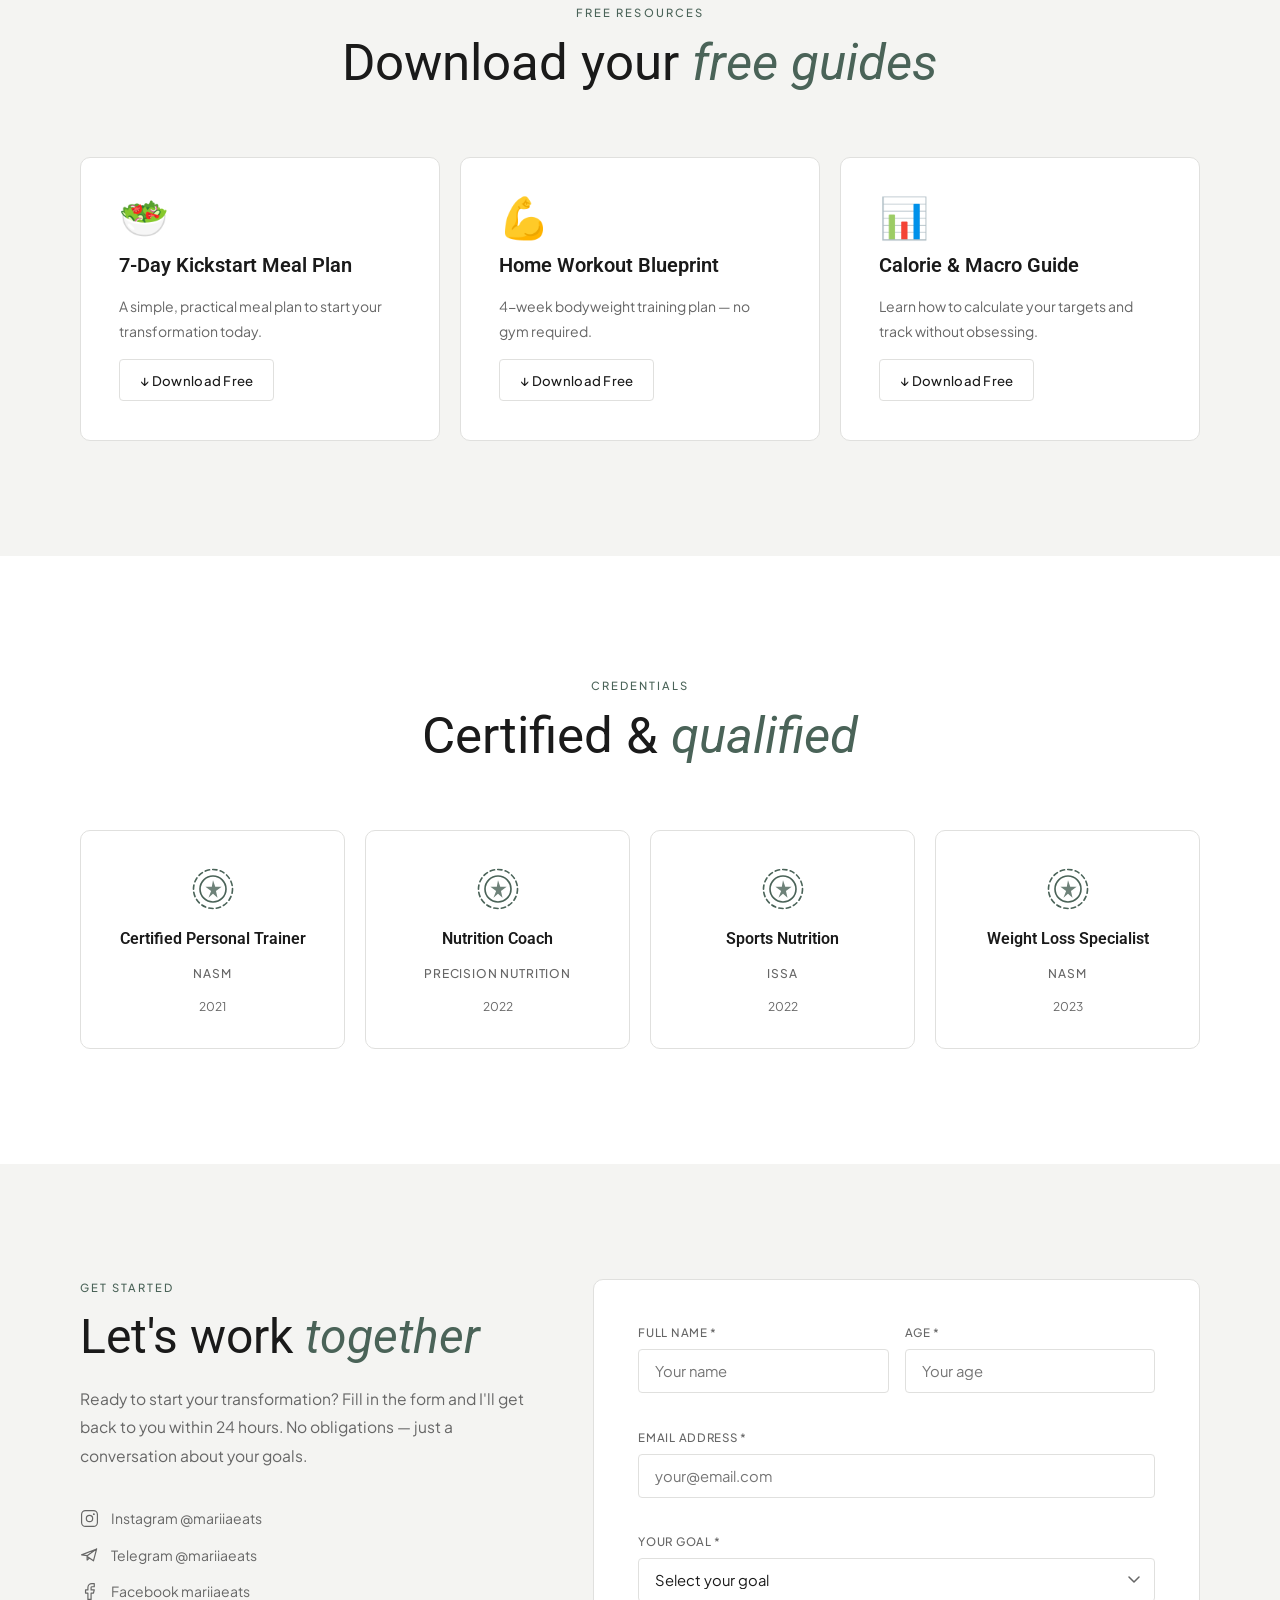
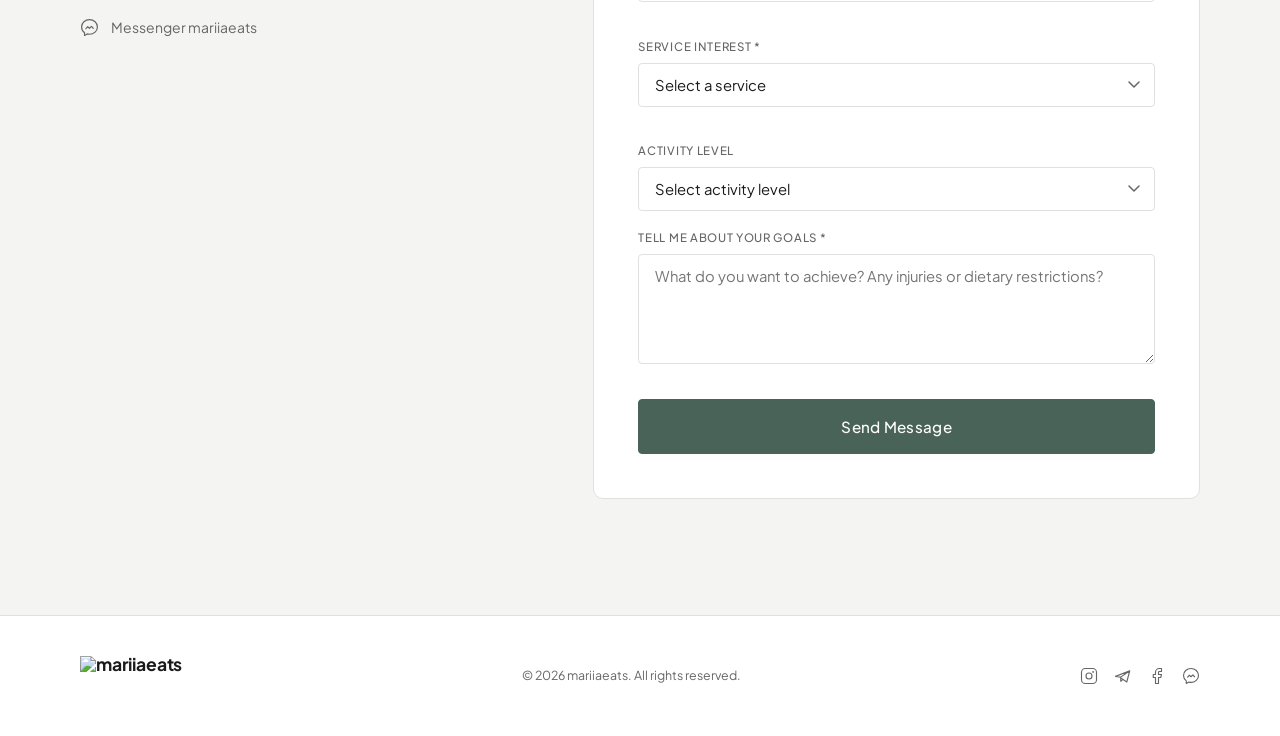
==== commit 041045f2: "Add files via upload" ====
--- a/index.html
+++ b/index.html
@@ -42,7 +42,7 @@
   <!-- Google Fonts -->
   <link rel="preconnect" href="https://fonts.googleapis.com" />
   <link rel="preconnect" href="https://fonts.gstatic.com" crossorigin />
-  <link href="https://fonts.googleapis.com/css2?family=Cormorant+Garamond:ital,wght@0,300;0,400;0,600;1,300;1,400;1,600&family=DM+Sans:opsz,wght@9..40,300;9..40,400;9..40,500&display=swap" rel="stylesheet" />
+  <link href="https://fonts.googleapis.com/css2?family=Roboto:wght@300;400;500;700&family=Plus+Jakarta+Sans:wght@300;400;500;700&display=swap" rel="stylesheet" />
 
   <link rel="stylesheet" href="css/style.css" />
   <title>mariiaeats — Fitness &amp; Nutrition Coach</title>
@@ -104,7 +104,7 @@
       </div>
       <!-- Right: photo -->
       <div class="hero-img-wrap">
-        <img src="images/hero.png" alt="mariiaeats" class="hero-img">
+        <img src="images/A-692.jpg" alt="mariiaeats" class="hero-img">
       </div>
     </div>
   </section>
--- a/css/style.css
+++ b/css/style.css
@@ -0,0 +1,949 @@
+/* ============================================================
+   mariiaeats — style.css
+   Dark theme · pink accent · Cormorant Garamond + DM Sans
+   ============================================================ */
+
+/* ── 1. Custom Properties ─────────────────────────────────── */
+:root {
+ --black:      #FFFFFF;        /* фон body → белый */
+--dark:       #F4F4F2;        /* фон секций → светло-серый */
+--card:       #FFFFFF;        /* карточки → белый */
+--border:     #E0E0DE;        /* бордеры → светлые */
+--pink:       #4A6358;        /* акцент → тёмно-зелёный */
+--pink-light: #6B8C7D;        /* акцент светлее */
+--pink-glow:  rgba(74,99,88,0.12); /* glow → зелёный */
+--white:      #1A1A1A;        /* основной текст → тёмный */
+--muted:      #666666;        /* muted текст */
+
+  --font-heading: 'Roboto', system-ui, sans-serif;
+  --font-body:    'Plus Jakarta Sans', system-ui, sans-serif;
+
+  --nav-h:     72px;
+  --radius:    4px;
+  --radius-lg: 10px;
+  --transition: 250ms ease;
+  --max-w:     1200px;
+  --gutter:    clamp(1rem, 4vw, 2.5rem);
+}
+
+/* ── 2. Reset ─────────────────────────────────────────────── */
+*, *::before, *::after { box-sizing: border-box; margin: 0; padding: 0; }
+html { scroll-behavior: smooth; }
+body {
+  background: var(--black);
+  color: var(--white);
+  font-family: var(--font-body);
+  font-size: 1rem;
+  line-height: 1.6;
+  overflow-x: hidden;
+  -webkit-font-smoothing: antialiased;
+}
+img { display: block; max-width: 100%; height: auto; }
+a { color: inherit; text-decoration: none; }
+ul { list-style: none; }
+button { cursor: pointer; border: none; background: none; font: inherit; color: inherit; }
+input, select, textarea {
+  font-family: inherit;
+  font-size: inherit;
+  color: inherit;
+  background: transparent;
+  border: none;
+  outline: none;
+}
+select option { background: var(--card); color: var(--white); }
+
+/* ── 3. Utilities ─────────────────────────────────────────── */
+.container {
+  width: min(var(--max-w), 100%);
+  margin-inline: auto;
+  padding-inline: var(--gutter);
+}
+.section-tag {
+  display: inline-block;
+  font-family: var(--font-body);
+  font-size: 0.7rem;
+  font-weight: 500;
+  letter-spacing: 0.18em;
+  text-transform: uppercase;
+  color: var(--pink);
+  margin-bottom: 0.75rem;
+}
+.section-header {
+  text-align: center;
+  margin-bottom: clamp(2.5rem, 5vw, 4rem);
+}
+.section-header h2 {
+  font-family: var(--font-heading);
+  font-size: clamp(2rem, 4vw, 3.25rem);
+  font-weight: 400;
+  line-height: 1.15;
+  color: var(--white);
+}
+.section-header h2 em {
+  font-style: italic;
+  color: var(--pink);
+}
+
+/* Buttons */
+.btn {
+  display: inline-flex;
+  align-items: center;
+  justify-content: center;
+  gap: 0.5rem;
+  padding: 0.75rem 1.75rem;
+  border-radius: var(--radius);
+  font-family: var(--font-body);
+  font-size: 0.875rem;
+  font-weight: 500;
+  letter-spacing: 0.02em;
+  transition:
+    background var(--transition),
+    color var(--transition),
+    border-color var(--transition),
+    transform var(--transition),
+    box-shadow var(--transition);
+  cursor: pointer;
+}
+.btn-pink {
+  background: var(--pink);
+  color: #fff;
+  border: 1px solid var(--pink);
+}
+.btn-pink:hover {
+  background: var(--pink-light);
+  border-color: var(--pink-light);
+  transform: translateY(-2px);
+  box-shadow: 0 6px 24px var(--pink-glow);
+}
+.btn-ghost {
+  background: transparent;
+  color: var(--white);
+  border: 1px solid var(--border);
+}
+.btn-ghost:hover {
+  border-color: var(--pink);
+  color: var(--pink);
+  transform: translateY(-2px);
+}
+
+/* ── 4. Scroll Animations ─────────────────────────────────── */
+.fade-up {
+  opacity: 0;
+  transform: translateY(30px);
+  transition: opacity 0.65s ease, transform 0.65s ease;
+}
+.fade-up.visible {
+  opacity: 1;
+  transform: translateY(0);
+}
+@media (prefers-reduced-motion: reduce) {
+  .fade-up { transition: none; opacity: 1; transform: none; }
+}
+
+/* Sections */
+section { padding-block: clamp(4.5rem, 9vw, 7.5rem); }
+
+/* ── 5. Navbar ────────────────────────────────────────────── */
+#navbar {
+  position: fixed;
+  top: 0; left: 0; right: 0;
+  z-index: 1000;
+  height: var(--nav-h);
+  border-bottom: 1px solid transparent;
+  transition: background 0.35s ease, border-color 0.35s ease, backdrop-filter 0.35s ease;
+}
+#navbar.scrolled {
+  background: rgba(255, 255, 255, 0.92);
+  backdrop-filter: blur(4px);
+  -webkit-backdrop-filter: blur(4px);
+  border-bottom-color: var(--border);
+}
+.nav-container {
+  width: min(var(--max-w), 100%);
+  margin-inline: auto;
+  padding-inline: var(--gutter);
+  padding-left: 2.35rem;
+  height: 100%;
+  display: flex;
+  align-items: center;
+  gap: 2rem;
+}
+.logo {
+  font-family: var(--font-body);
+  font-size: 1.2rem;
+  font-weight: 700;
+  letter-spacing: -0.01em;
+  flex-shrink: 0;
+  line-height: 1;
+}
+.logo img {
+  height: 45px;
+  width: auto;
+  display: block;
+}
+.logo-eats { color: var(--pink); }
+.nav-links {
+  display: flex;
+  gap: 0.125rem;
+  flex: 1;
+  justify-content: center;
+}
+.nav-links a {
+  font-size: 1.05rem;
+  font-weight: 400;
+  color: var(--muted);
+  padding: 0.4rem 0.8rem;
+  border-radius: var(--radius);
+  transition: color var(--transition), background var(--transition);
+  white-space: nowrap;
+}
+.nav-links a:hover { color: var(--pink); background: rgba(255,255,255,0.05); }
+.nav-cta {
+  margin-left: 1rem;
+  flex-shrink: 0;
+  padding: 0.575rem 1.25rem;
+  font-size: 1.05rem;
+}
+.hamburger {
+  display: none;
+  flex-direction: column;
+  gap: 5px;
+  padding: 0.5rem;
+  margin-left: auto;
+  border-radius: var(--radius);
+}
+.hamburger span {
+  display: block;
+  width: 22px;
+  height: 2px;
+  background: var(--white);
+  border-radius: 2px;
+  transition: transform var(--transition), opacity var(--transition);
+}
+.hamburger.open span:nth-child(1) { transform: translateY(7px) rotate(45deg); }
+.hamburger.open span:nth-child(2) { opacity: 0; transform: scaleX(0); }
+.hamburger.open span:nth-child(3) { transform: translateY(-7px) rotate(-45deg); }
+
+/* Mobile drawer */
+.mobile-drawer {
+  position: fixed;
+  top: 0; right: 0;
+  width: min(320px, 100vw);
+  height: 100dvh;
+  background: var(--dark);
+  border-left: 1px solid var(--border);
+  z-index: 1100;
+  padding: 5.5rem 2rem 2.5rem;
+  display: flex;
+  flex-direction: column;
+  gap: 2rem;
+  transform: translateX(100%);
+  transition: transform 0.35s cubic-bezier(0.4, 0, 0.2, 1);
+}
+.mobile-drawer.open { transform: translateX(0); }
+.drawer-overlay {
+  position: fixed;
+  inset: 0;
+  background: rgba(0, 0, 0, 0.65);
+  z-index: 1050;
+  opacity: 0;
+  pointer-events: none;
+  transition: opacity 0.35s ease;
+}
+.drawer-overlay.open { opacity: 1; pointer-events: all; }
+.drawer-close {
+  position: absolute;
+  top: 1.25rem;
+  right: 1.25rem;
+  font-size: 1.25rem;
+  color: var(--muted);
+  transition: color var(--transition);
+  padding: 0.25rem;
+  line-height: 1;
+}
+.drawer-close:hover { color: var(--white); }
+.drawer-links {
+  display: flex;
+  flex-direction: column;
+}
+.drawer-links a {
+  font-size: 1.1rem;
+  color: var(--muted);
+  padding: 0.75rem 0;
+  border-bottom: 1px solid var(--border);
+  transition: color var(--transition);
+}
+.drawer-links a:hover { color: var(--white); }
+.drawer-cta { width: 100%; text-align: center; justify-content: center; }
+
+/* ── 6. Hero ──────────────────────────────────────────────── */
+#hero {
+  position: relative;
+  min-height: 86vh;
+  display: flex;
+  align-items: center;
+  padding-top: var(--nav-h);
+  overflow: hidden;
+}
+.hero-grain {
+  position: absolute;
+  inset: 0;
+  background-image: url("data:image/svg+xml,%3Csvg xmlns='http://www.w3.org/2000/svg' width='300' height='300'%3E%3Cfilter id='noise'%3E%3CfeTurbulence type='fractalNoise' baseFrequency='0.85' numOctaves='4' stitchTiles='stitch'/%3E%3CfeColorMatrix type='saturate' values='0'/%3E%3C/filter%3E%3Crect width='300' height='300' filter='url(%23noise)' opacity='0.035'/%3E%3C/svg%3E");
+  background-size: 300px;
+  pointer-events: none;
+  z-index: 0;
+}
+.hero-glow {
+  position: absolute;
+  top: 45%;
+  left: 50%;
+  transform: translate(-50%, -50%);
+  width: clamp(380px, 70vw, 820px);
+  height: clamp(300px, 55vw, 620px);
+  background: radial-gradient(ellipse at center, var(--pink-glow), transparent 70%);
+  pointer-events: none;
+  z-index: 0;
+}
+.hero-content {
+  position: relative;
+  z-index: 1;
+  padding-block: 4rem 4rem;
+  display: flex;
+  align-items: flex-start;
+  gap: clamp(2rem, 5vw, 5rem);
+}
+.hero-text {
+  flex: 0 0 45%;
+  min-width: 0;
+  padding-top: 7rem;
+}
+.hero-h1 {
+  font-family: var(--font-heading);
+  font-size: clamp(2.5rem, 6vw, 5.5rem);
+  font-weight: 400;
+  line-height: 1.08;
+  letter-spacing: -0.015em;
+  margin-bottom: 1.5rem;
+  color: var(--white);
+}
+.hero-h1 em {
+  font-style: italic;
+  color: var(--pink);
+  display: block;
+}
+.hero-sub {
+  font-size: clamp(1rem, 2vw, 1.15rem);
+  color: var(--muted);
+  max-width: 520px;
+  margin-bottom: 2.5rem;
+  line-height: 1.75;
+  font-weight: 300;
+}
+.hero-btns {
+  display: flex;
+  gap: 1rem;
+  justify-content: flex-start;
+  flex-wrap: wrap;
+  margin-bottom: 4.5rem;
+}
+.hero-stats {
+  display: flex;
+  justify-content: flex-start;
+  gap: clamp(2.5rem, 6vw, 6rem);
+  flex-wrap: wrap;
+}
+.hero-img-wrap {
+  flex: 1;
+  min-width: 0;
+  overflow: hidden;
+}
+.hero-img {
+  width: 100%;
+  aspect-ratio: 3/4;
+  object-fit: cover;
+  border-radius: 2rem;
+  display: block;
+}
+.hero-stat { text-align: center; }
+.hero-stat-value {
+  display: block;
+  font-family: var(--font-heading);
+  font-size: clamp(2.25rem, 4.5vw, 3.5rem);
+  font-weight: 600;
+  color: var(--pink);
+  line-height: 1;
+  margin-bottom: 0.4rem;
+}
+.hero-stat-label {
+  display: block;
+  font-size: 0.7rem;
+  color: var(--muted);
+  letter-spacing: 0.1em;
+  text-transform: uppercase;
+  font-weight: 400;
+}
+
+/* ── 7. About ─────────────────────────────────────────────── */
+#about { background: var(--dark); }
+.about-grid {
+  display: grid;
+  grid-template-columns: 1fr 1fr;
+  gap: clamp(2.5rem, 6vw, 6rem);
+  align-items: center;
+}
+.about-img-wrap {
+  position: relative;
+  border-radius: var(--radius);
+  overflow: hidden;
+}
+.about-img {
+  width: 100%;
+  aspect-ratio: 3 / 4;
+  object-fit: cover;
+  border-radius: var(--radius);
+  display: block;
+}
+.about-badge {
+  position: absolute;
+  bottom: 1.5rem;
+  left: 1.5rem;
+  background: rgba(10, 10, 10, 0.88);
+  border: 1px solid var(--border);
+  backdrop-filter: blur(8px);
+  -webkit-backdrop-filter: blur(8px);
+  padding: 0.5rem 1rem;
+  border-radius: var(--radius);
+  font-size: 0.8rem;
+  color: var(--white);
+  font-weight: 500;
+  letter-spacing: 0.06em;
+}
+.about-text .section-tag { display: block; }
+.about-heading {
+  font-family: var(--font-heading);
+  font-size: clamp(2rem, 3.75vw, 3rem);
+  font-weight: 400;
+  line-height: 1.15;
+  margin-bottom: 1.25rem;
+  color: var(--white);
+}
+.about-heading em { font-style: italic; color: var(--pink); }
+.about-bio {
+  color: var(--muted);
+  line-height: 1.85;
+  margin-bottom: 2rem;
+  font-size: 0.975rem;
+}
+.about-pills { display: flex; flex-wrap: wrap; gap: 0.6rem; }
+.pill {
+  padding: 0.375rem 0.875rem;
+  border: 1px solid var(--pink);
+  border-radius: 100px;
+  font-size: 0.775rem;
+  color: var(--pink);
+  font-weight: 500;
+  letter-spacing: 0.04em;
+  transition: background var(--transition);
+}
+.pill:hover { background: var(--pink-glow); }
+
+/* ── 8. Services ──────────────────────────────────────────── */
+#services { background: var(--black); }
+.services-grid {
+  display: grid;
+  grid-template-columns: 1fr 1fr;
+  gap: 1.25rem;
+}
+.service-card {
+  background: var(--card);
+  border: 1px solid var(--border);
+  border-radius: var(--radius-lg);
+  padding: clamp(1.75rem, 3.5vw, 2.75rem);
+  transition:
+    border-color var(--transition),
+    box-shadow var(--transition),
+    transform var(--transition);
+}
+.service-card:hover {
+  border-color: var(--pink);
+  box-shadow: 0 0 40px var(--pink-glow);
+  transform: translateY(-3px);
+}
+.service-num {
+  font-family: var(--font-heading);
+  font-size: 0.8rem;
+  color: var(--pink);
+  font-weight: 600;
+  letter-spacing: 0.12em;
+  margin-bottom: 1.25rem;
+  display: block;
+}
+.service-icon {
+  width: 38px;
+  height: 38px;
+  margin-bottom: 1.25rem;
+  color: var(--pink);
+}
+.service-icon svg { width: 100%; height: 100%; }
+.service-title {
+  font-family: var(--font-heading);
+  font-size: 1.45rem;
+  font-weight: 600;
+  color: var(--white);
+  margin-bottom: 0.625rem;
+}
+.service-desc {
+  color: var(--muted);
+  font-size: 0.9rem;
+  line-height: 1.75;
+}
+
+/* ── 9. Pricing ───────────────────────────────────────────── */
+#pricing { background: var(--dark); }
+.pricing-grid {
+  display: grid;
+  grid-template-columns: repeat(3, 1fr);
+  gap: 1.25rem;
+  align-items: start;
+}
+.pricing-card {
+  background: var(--card);
+  border: 1px solid var(--border);
+  border-radius: var(--radius-lg);
+  padding: clamp(1.75rem, 3vw, 2.5rem);
+  position: relative;
+  transition: border-color var(--transition), box-shadow var(--transition);
+}
+.pricing-card.featured {
+  border-top: 3px solid var(--pink);
+  transform: scale(1.04);
+  box-shadow: 0 0 50px var(--pink-glow);
+}
+.pricing-badge {
+  position: absolute;
+  top: -1px;
+  right: 1.5rem;
+  background: var(--pink);
+  color: #fff;
+  font-size: 0.65rem;
+  font-weight: 600;
+  letter-spacing: 0.1em;
+  text-transform: uppercase;
+  padding: 0.28rem 0.8rem;
+  border-radius: 0 0 8px 8px;
+}
+.pricing-name {
+  font-family: var(--font-heading);
+  font-size: 1.35rem;
+  font-weight: 600;
+  color: var(--white);
+  margin-bottom: 1.25rem;
+}
+.pricing-price { margin-bottom: 1.5rem; }
+.pricing-amount {
+  font-family: var(--font-heading);
+  font-size: clamp(2.25rem, 3.5vw, 3rem);
+  font-weight: 600;
+  color: var(--white);
+}
+.pricing-period {
+  font-size: 0.85rem;
+  color: var(--muted);
+}
+.pricing-divider {
+  height: 1px;
+  background: var(--border);
+  margin-bottom: 1.5rem;
+}
+.pricing-features {
+  display: flex;
+  flex-direction: column;
+  gap: 0.7rem;
+  margin-bottom: 2rem;
+}
+.pricing-feature {
+  display: flex;
+  gap: 0.625rem;
+  align-items: flex-start;
+  font-size: 0.875rem;
+  color: var(--white);
+  line-height: 1.5;
+}
+.pricing-feature::before {
+  content: '–';
+  color: var(--pink);
+  flex-shrink: 0;
+  font-weight: 700;
+  line-height: 1.5;
+}
+.pricing-card .btn { width: 100%; justify-content: center; }
+
+/* ── 10. Testimonials ─────────────────────────────────────── */
+#reviews { background: var(--black); }
+.testimonials-grid {
+  display: grid;
+  grid-template-columns: repeat(3, 1fr);
+  gap: 1.25rem;
+}
+.testimonial-card {
+  background: var(--card);
+  border: 1px solid var(--border);
+  border-radius: var(--radius-lg);
+  padding: clamp(1.5rem, 3vw, 2.25rem);
+  display: flex;
+  flex-direction: column;
+  gap: 1.125rem;
+}
+.testimonial-stars {
+  display: flex;
+  gap: 0.1rem;
+  color: #f5c518;
+  font-size: 0.95rem;
+  letter-spacing: 0.05em;
+}
+.testimonial-quote {
+  font-family: var(--font-heading);
+  font-size: 1.075rem;
+  font-style: italic;
+  color: var(--white);
+  line-height: 1.7;
+  flex: 1;
+}
+.testimonial-author {
+  display: flex;
+  align-items: center;
+  gap: 0.875rem;
+  padding-top: 0.5rem;
+  border-top: 1px solid var(--border);
+}
+.testimonial-avatar {
+  width: 44px;
+  height: 44px;
+  border-radius: 50%;
+  background: var(--pink-glow);
+  border: 1px solid rgba(232, 117, 154, 0.4);
+  display: flex;
+  align-items: center;
+  justify-content: center;
+  font-size: 0.8rem;
+  font-weight: 600;
+  color: var(--pink);
+  flex-shrink: 0;
+}
+.testimonial-name {
+  font-weight: 500;
+  font-size: 0.875rem;
+  color: var(--white);
+  margin-bottom: 0.25rem;
+}
+.testimonial-result {
+  display: inline-block;
+  padding: 0.18rem 0.6rem;
+  border: 1px solid rgba(232, 117, 154, 0.5);
+  border-radius: 100px;
+  font-size: 0.7rem;
+  color: var(--pink);
+  font-weight: 500;
+  letter-spacing: 0.04em;
+}
+
+/* ── 11. Free Guides ──────────────────────────────────────── */
+#guides { background: var(--dark); }
+.guides-grid {
+  display: grid;
+  grid-template-columns: repeat(3, 1fr);
+  gap: 1.25rem;
+}
+.guide-card {
+  background: var(--card);
+  border: 1px solid var(--border);
+  border-radius: var(--radius-lg);
+  padding: clamp(1.75rem, 3vw, 2.5rem);
+  display: flex;
+  flex-direction: column;
+  gap: 1rem;
+  transition: border-color var(--transition), box-shadow var(--transition), transform var(--transition);
+}
+.guide-card:hover {
+  border-color: rgba(232, 117, 154, 0.45);
+  box-shadow: 0 0 25px rgba(232, 117, 154, 0.08);
+  transform: translateY(-2px);
+}
+.guide-emoji { font-size: 2.5rem; line-height: 1; }
+.guide-title {
+  font-family: var(--font-heading);
+  font-size: 1.25rem;
+  font-weight: 600;
+  color: var(--white);
+  line-height: 1.3;
+}
+.guide-desc {
+  font-size: 0.875rem;
+  color: var(--muted);
+  line-height: 1.75;
+  flex: 1;
+}
+.guide-card .btn {
+  align-self: flex-start;
+  padding: 0.6rem 1.25rem;
+  font-size: 0.825rem;
+}
+
+/* ── 12. Certificates ─────────────────────────────────────── */
+#certificates { background: var(--black); }
+.certs-grid {
+  display: grid;
+  grid-template-columns: repeat(4, 1fr);
+  gap: 1.25rem;
+}
+.cert-card {
+  background: var(--card);
+  border: 1px solid var(--border);
+  border-radius: var(--radius-lg);
+  padding: clamp(1.5rem, 2.5vw, 2.25rem);
+  text-align: center;
+  display: flex;
+  flex-direction: column;
+  align-items: center;
+  gap: 0.875rem;
+  transition: border-color var(--transition), transform var(--transition);
+}
+.cert-card:hover {
+  border-color: rgba(232, 117, 154, 0.45);
+  transform: translateY(-2px);
+}
+.cert-seal {
+  width: 52px;
+  height: 52px;
+  color: var(--pink);
+  flex-shrink: 0;
+}
+.cert-seal svg { width: 100%; height: 100%; }
+.cert-title {
+  font-family: var(--font-heading);
+  font-size: 1rem;
+  font-weight: 600;
+  color: var(--white);
+  line-height: 1.3;
+}
+.cert-institution {
+  font-size: 0.75rem;
+  color: var(--muted);
+  font-weight: 500;
+  letter-spacing: 0.07em;
+  text-transform: uppercase;
+}
+.cert-year {
+  font-size: 0.75rem;
+  color: var(--muted);
+}
+
+/* ── 13. Contact ──────────────────────────────────────────── */
+#contact { background: var(--dark); }
+.contact-grid {
+  display: grid;
+  grid-template-columns: 1fr 1.35fr;
+  gap: clamp(2.5rem, 5vw, 5.5rem);
+  align-items: start;
+}
+.contact-intro .section-tag { display: block; }
+.contact-intro h2 {
+  font-family: var(--font-heading);
+  font-size: clamp(2rem, 3.75vw, 3rem);
+  font-weight: 400;
+  line-height: 1.15;
+  margin-bottom: 1.25rem;
+  color: var(--white);
+}
+.contact-intro h2 em { font-style: italic; color: var(--pink); }
+.contact-desc {
+  color: var(--muted);
+  line-height: 1.85;
+  margin-bottom: 2.25rem;
+  font-size: 0.975rem;
+}
+.contact-socials {
+  display: flex;
+  flex-direction: column;
+  gap: 0.875rem;
+}
+.social-link {
+  display: flex;
+  align-items: center;
+  gap: 0.75rem;
+  color: var(--muted);
+  transition: color var(--transition);
+  font-size: 0.875rem;
+}
+.social-link:hover { color: var(--pink); }
+.social-link svg { width: 19px; height: 19px; flex-shrink: 0; }
+
+/* Form */
+.contact-form-wrap {
+  background: var(--card);
+  border: 1px solid var(--border);
+  border-radius: var(--radius-lg);
+  padding: clamp(1.75rem, 3.5vw, 2.75rem);
+}
+.form-row {
+  display: grid;
+  grid-template-columns: 1fr 1fr;
+  gap: 1rem;
+}
+.form-group {
+  display: flex;
+  flex-direction: column;
+  gap: 0.4rem;
+  margin-bottom: 1.1rem;
+}
+.form-group label {
+  font-size: 0.72rem;
+  font-weight: 500;
+  color: var(--muted);
+  letter-spacing: 0.06em;
+  text-transform: uppercase;
+}
+.form-group input,
+.form-group select,
+.form-group textarea {
+  background: var(--black);
+  border: 1px solid var(--border);
+  border-radius: var(--radius);
+  padding: 0.75rem 1rem;
+  color: var(--white);
+  font-size: 0.925rem;
+  transition: border-color var(--transition);
+  width: 100%;
+  -webkit-appearance: none;
+  appearance: none;
+}
+.form-group select {
+  background-image: url("data:image/svg+xml,%3Csvg xmlns='http://www.w3.org/2000/svg' width='12' height='8' viewBox='0 0 12 8'%3E%3Cpath d='M1 1l5 5 5-5' stroke='%23666' stroke-width='1.5' fill='none' stroke-linecap='round' stroke-linejoin='round'/%3E%3C/svg%3E");
+  background-repeat: no-repeat;
+  background-position: right 0.875rem center;
+  padding-right: 2.5rem;
+  cursor: pointer;
+}
+.form-group textarea { resize: vertical; min-height: 110px; }
+.form-group input:focus,
+.form-group select:focus,
+.form-group textarea:focus {
+  border-color: var(--pink);
+  outline: none;
+}
+.form-group input.error,
+.form-group select.error,
+.form-group textarea.error { border-color: #e87575; }
+.field-error { font-size: 0.73rem; color: #e87575; min-height: 1em; }
+.btn-submit {
+  width: 100%;
+  padding: 0.9rem;
+  font-size: 0.95rem;
+  position: relative;
+}
+.btn-spinner {
+  display: none;
+  width: 18px;
+  height: 18px;
+  border: 2px solid rgba(255,255,255,0.3);
+  border-top-color: #fff;
+  border-radius: 50%;
+  animation: spin 0.7s linear infinite;
+  flex-shrink: 0;
+}
+@keyframes spin { to { transform: rotate(360deg); } }
+.btn-submit.loading .btn-text { display: none; }
+.btn-submit.loading .btn-spinner { display: inline-block; }
+.btn-submit:disabled { opacity: 0.7; cursor: not-allowed; transform: none !important; box-shadow: none !important; }
+.form-success {
+  display: none;
+  margin-top: 1rem;
+  padding: 0.875rem 1rem;
+  background: rgba(232, 117, 154, 0.08);
+  border: 1px solid rgba(232, 117, 154, 0.4);
+  border-radius: var(--radius);
+  color: var(--pink);
+  font-size: 0.875rem;
+  text-align: center;
+  line-height: 1.5;
+}
+.form-error-msg {
+  display: none;
+  margin-top: 1rem;
+  padding: 0.875rem 1rem;
+  background: rgba(232, 117, 117, 0.08);
+  border: 1px solid rgba(232, 117, 117, 0.4);
+  border-radius: var(--radius);
+  color: #e87575;
+  font-size: 0.875rem;
+  text-align: center;
+  line-height: 1.5;
+}
+
+/* ── 14. Footer ───────────────────────────────────────────── */
+#footer {
+  background: var(--black);
+  border-top: 1px solid var(--border);
+  padding-block: 2.5rem;
+}
+.footer-inner {
+  display: flex;
+  align-items: center;
+  justify-content: space-between;
+  gap: 1.5rem;
+  flex-wrap: wrap;
+}
+.footer-logo { font-size: 1.1rem; }
+.footer-logo img { height: 40px; width: auto; display: block; }
+.footer-copy {
+  font-size: 0.775rem;
+  color: var(--muted);
+  text-align: center;
+}
+.footer-socials { display: flex; gap: 1rem; align-items: center; }
+.footer-social-link { color: var(--muted); transition: color var(--transition); }
+.footer-social-link:hover { color: var(--pink); }
+.footer-social-link svg { width: 18px; height: 18px; display: block; }
+
+/* ── 15. Responsive ───────────────────────────────────────── */
+@media (max-width: 1024px) {
+  .certs-grid { grid-template-columns: repeat(2, 1fr); }
+}
+
+@media (max-width: 900px) {
+  .pricing-grid { grid-template-columns: 1fr; max-width: 420px; margin-inline: auto; }
+  .pricing-card.featured { transform: none; }
+}
+
+@media (max-width: 768px) {
+  .nav-links, .nav-cta { display: none; }
+  .hamburger { display: flex; }
+
+  .hero-content { flex-direction: column; }
+  .hero-text { flex: none; width: 100%; }
+  .hero-img-wrap { flex: none; width: 100%; }
+  .hero-img { height: clamp(300px, 80vw, 480px); }
+
+  .about-grid { grid-template-columns: 1fr; }
+  .about-img-wrap { max-width: 420px; margin-inline: auto; }
+
+  .services-grid { grid-template-columns: 1fr; }
+
+  .testimonials-grid { grid-template-columns: 1fr; max-width: 520px; margin-inline: auto; }
+  .guides-grid { grid-template-columns: 1fr; max-width: 520px; margin-inline: auto; }
+
+  .contact-grid { grid-template-columns: 1fr; }
+  .form-row { grid-template-columns: 1fr; }
+
+  .footer-inner { flex-direction: column; align-items: center; text-align: center; }
+}
+
+@media (max-width: 540px) {
+  .certs-grid { grid-template-columns: repeat(2, 1fr); }
+  .hero-btns { flex-direction: column; align-items: center; }
+  .hero-btns .btn { width: 100%; max-width: 300px; justify-content: center; }
+}
+
+@media (max-width: 380px) {
+  .certs-grid { grid-template-columns: 1fr; }
+}
